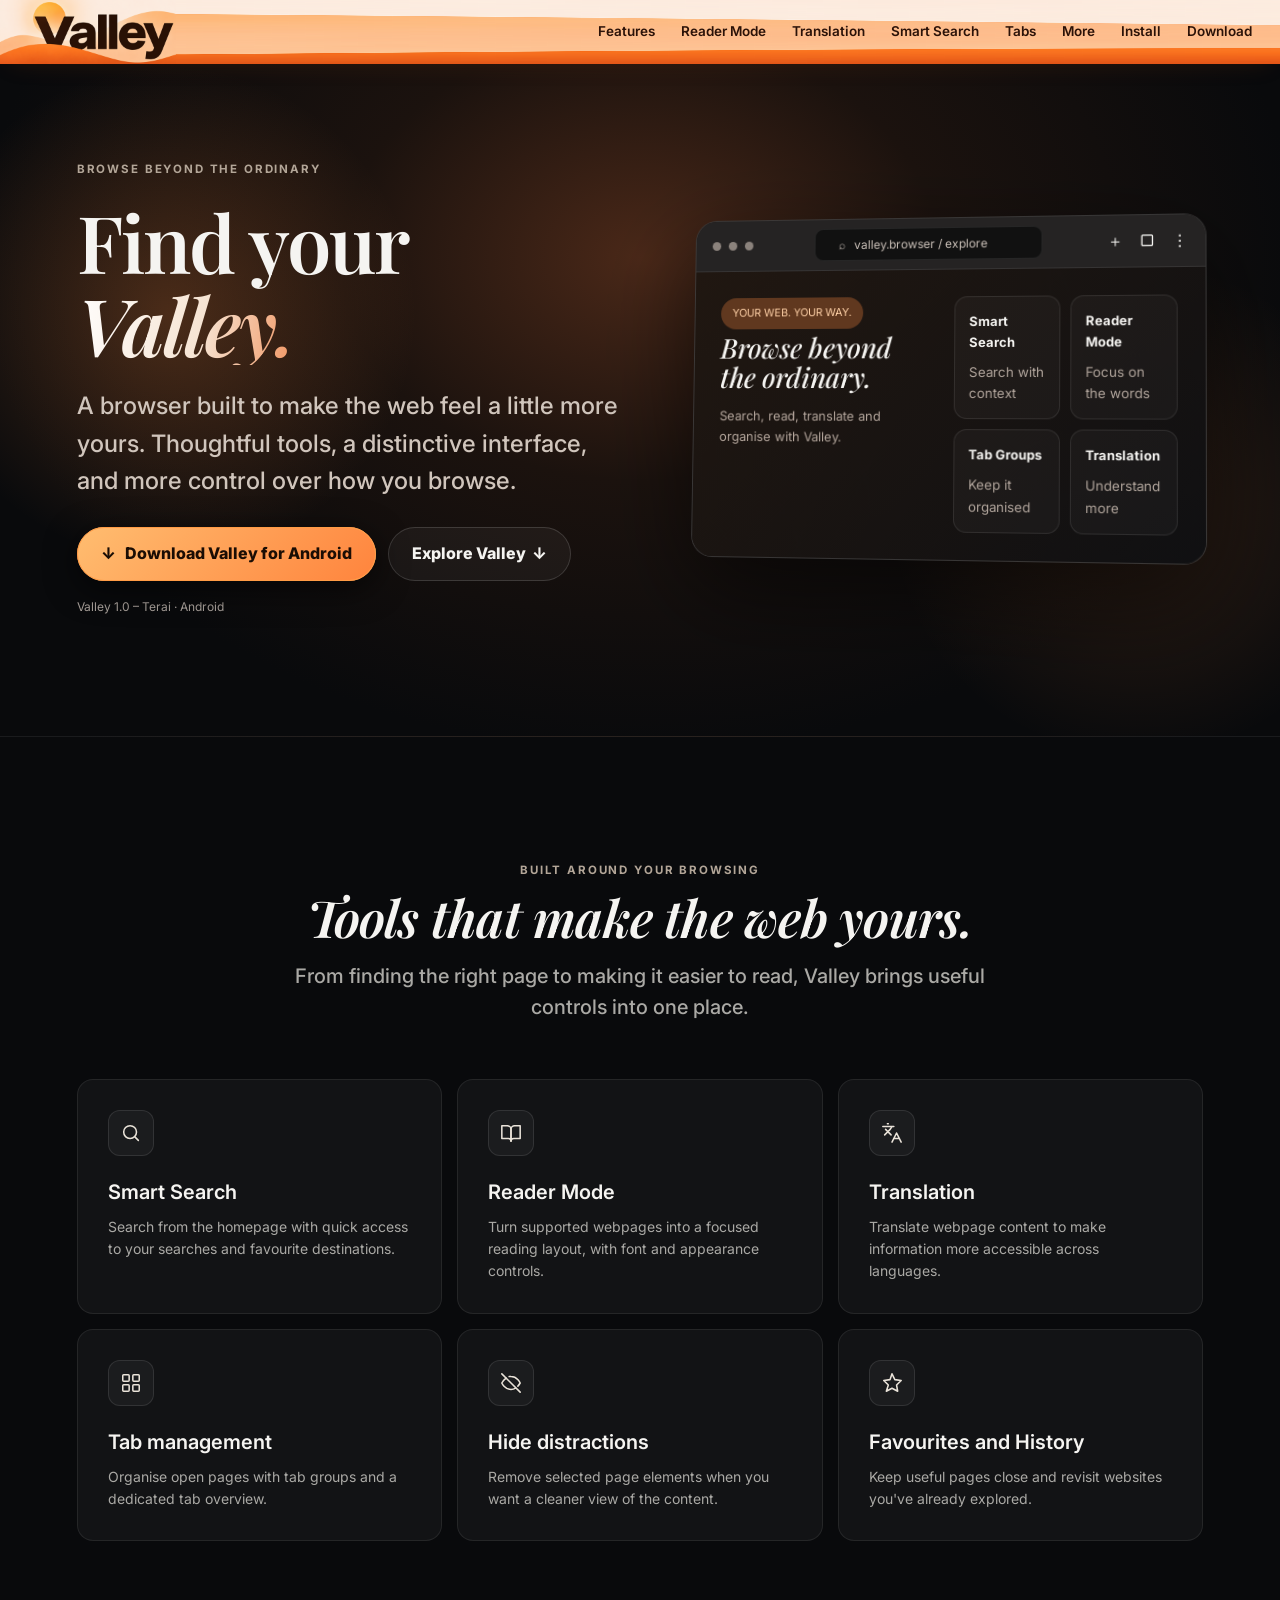
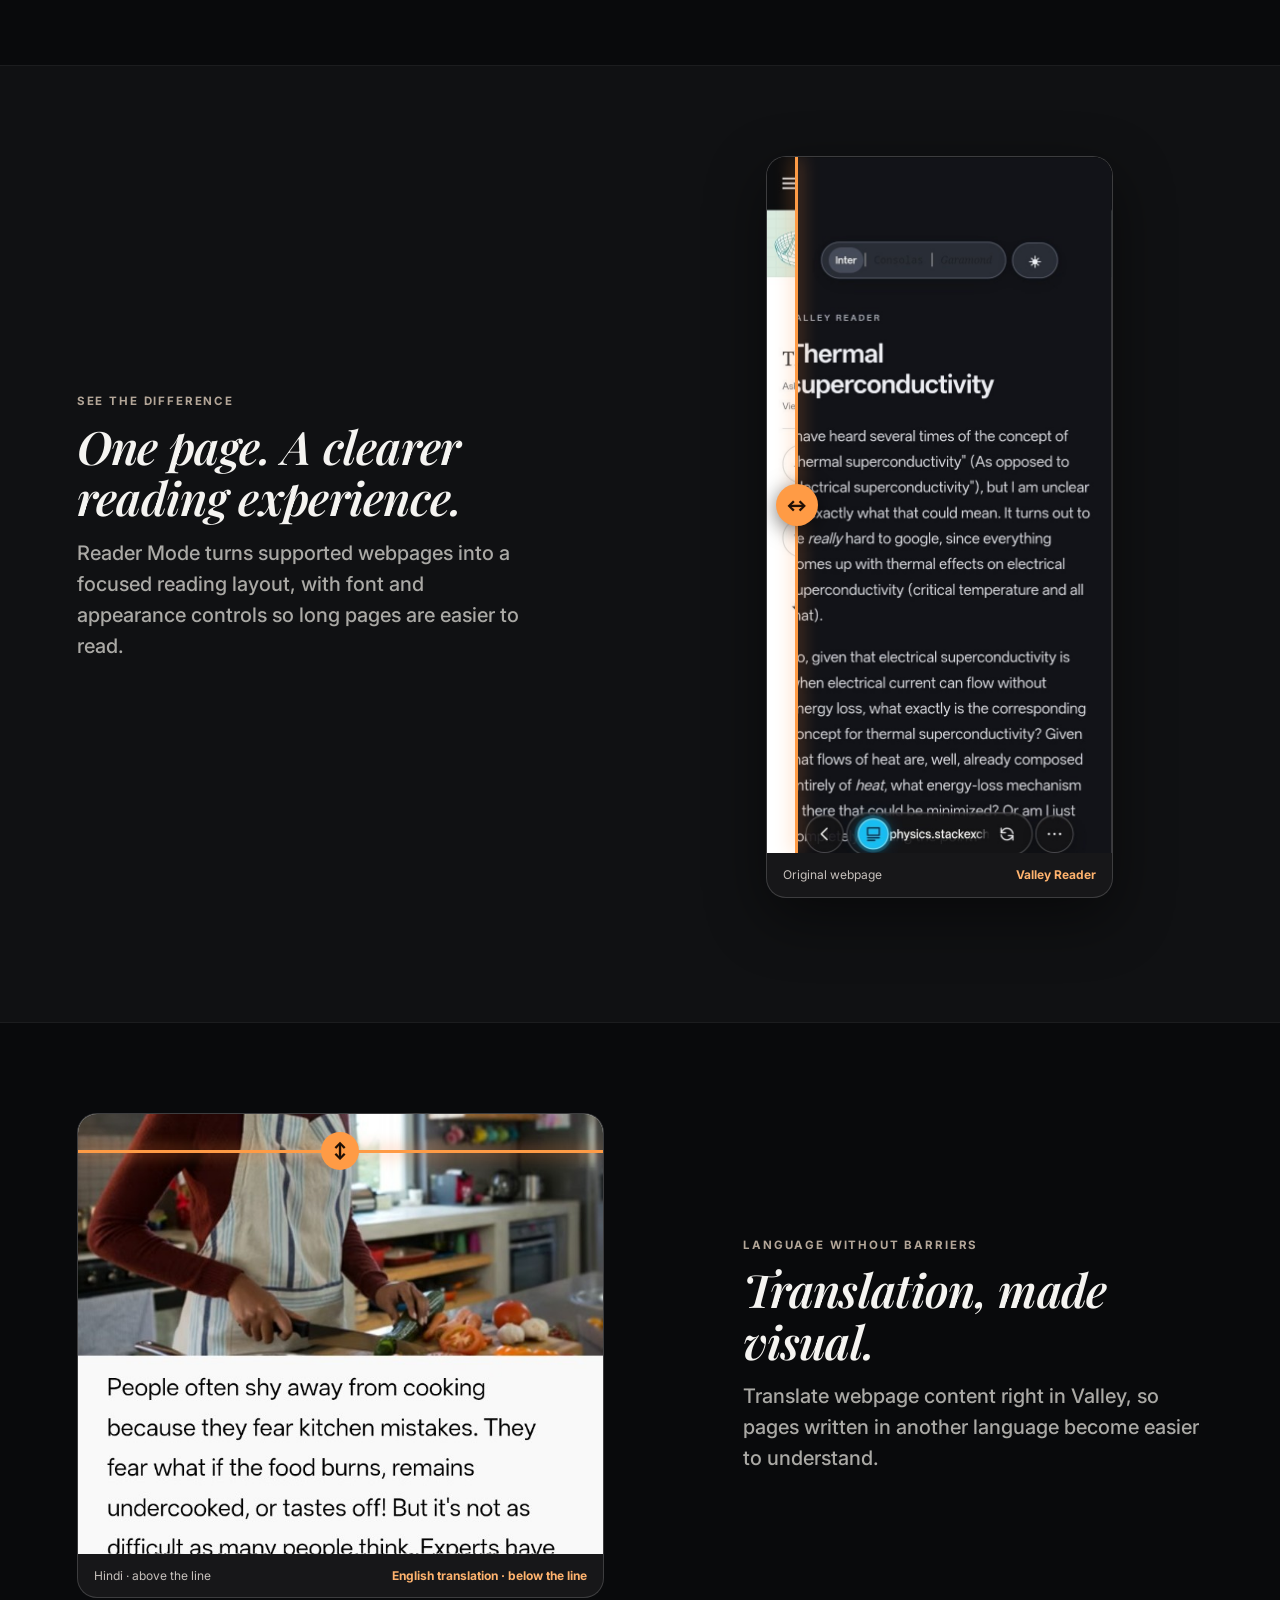
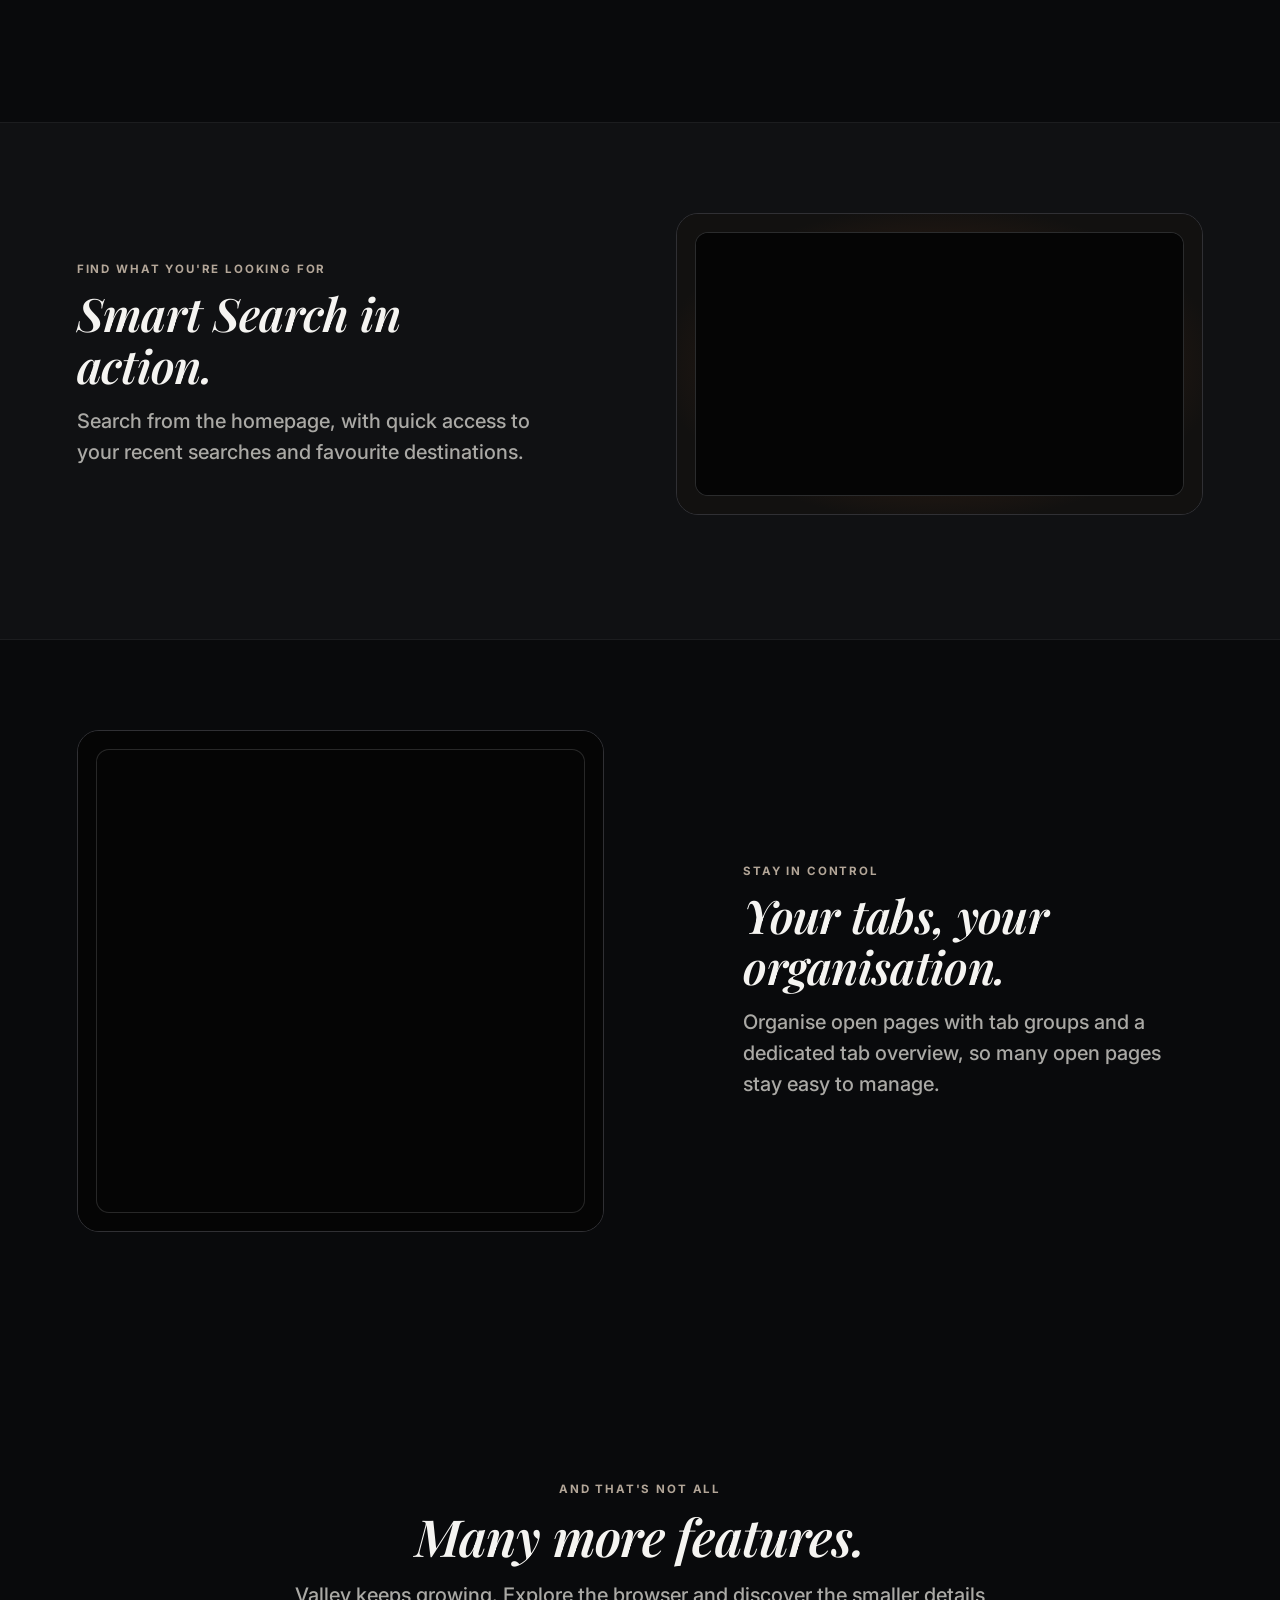
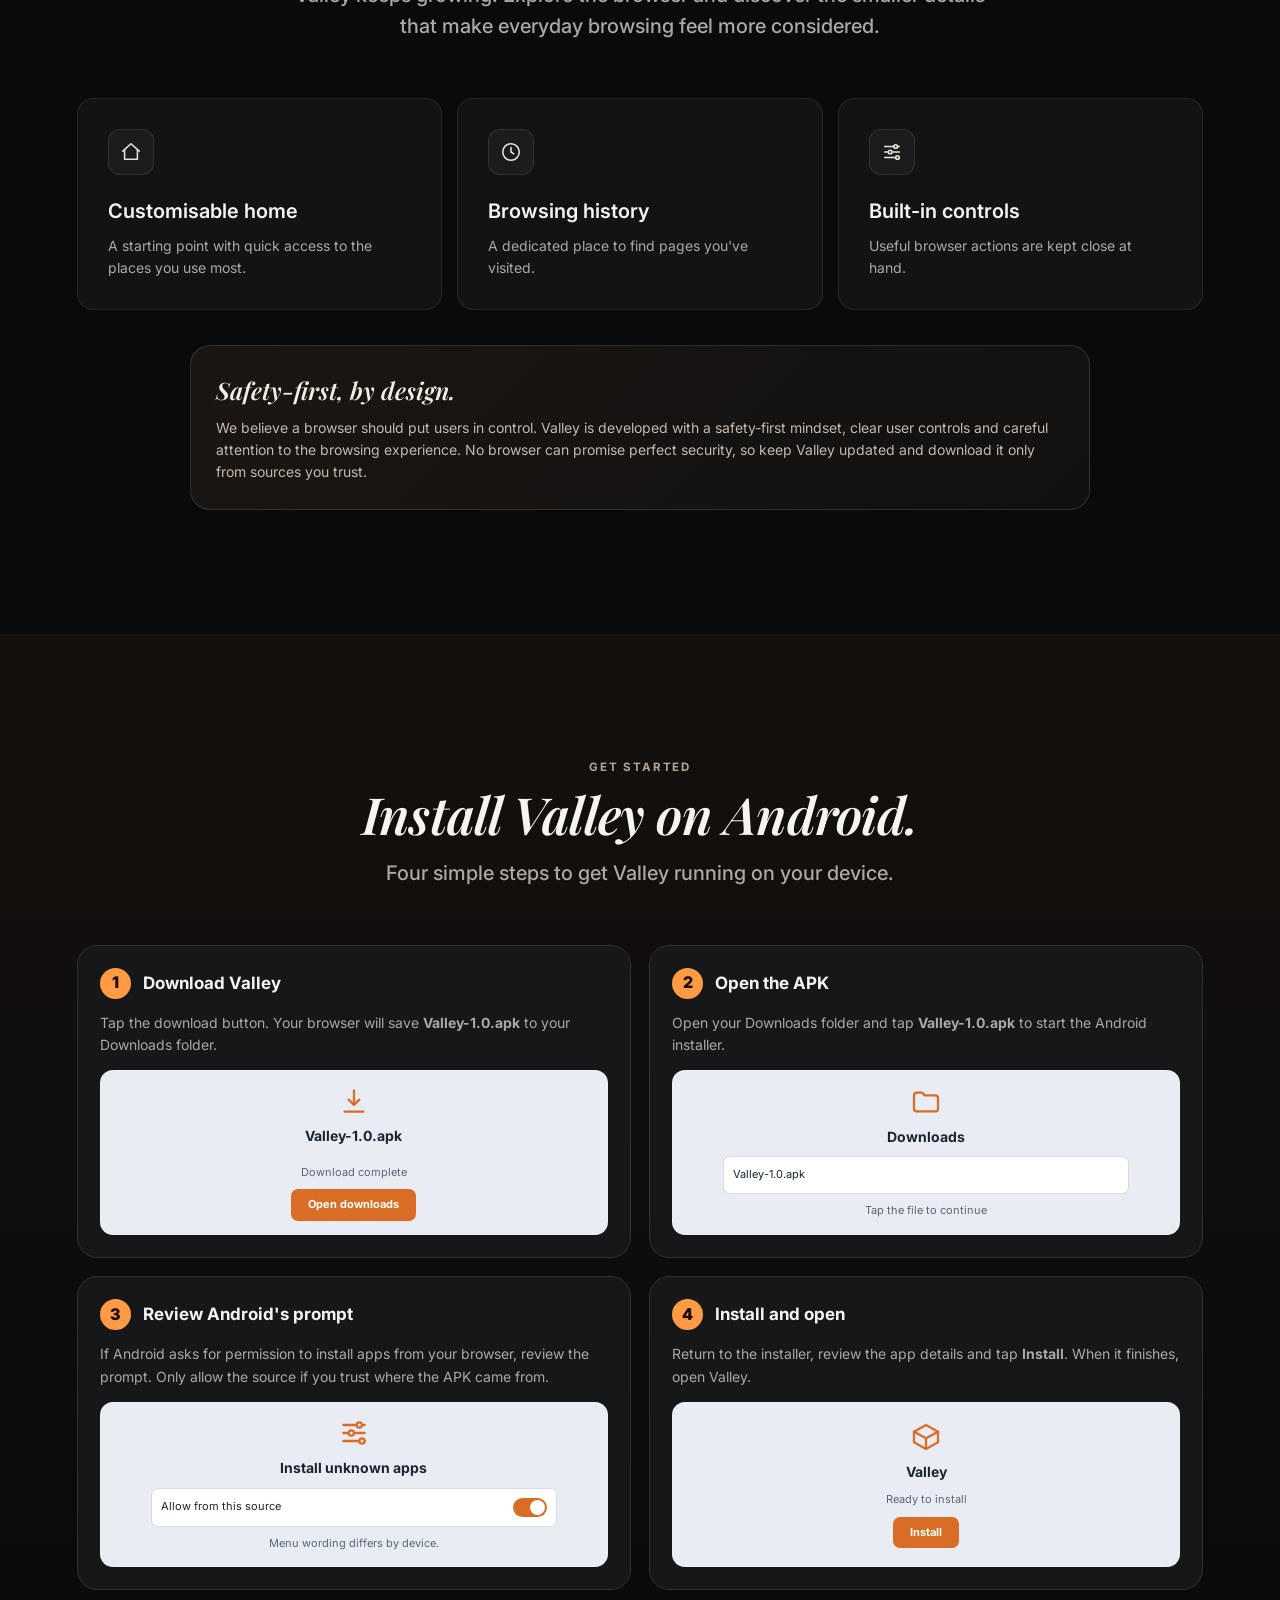
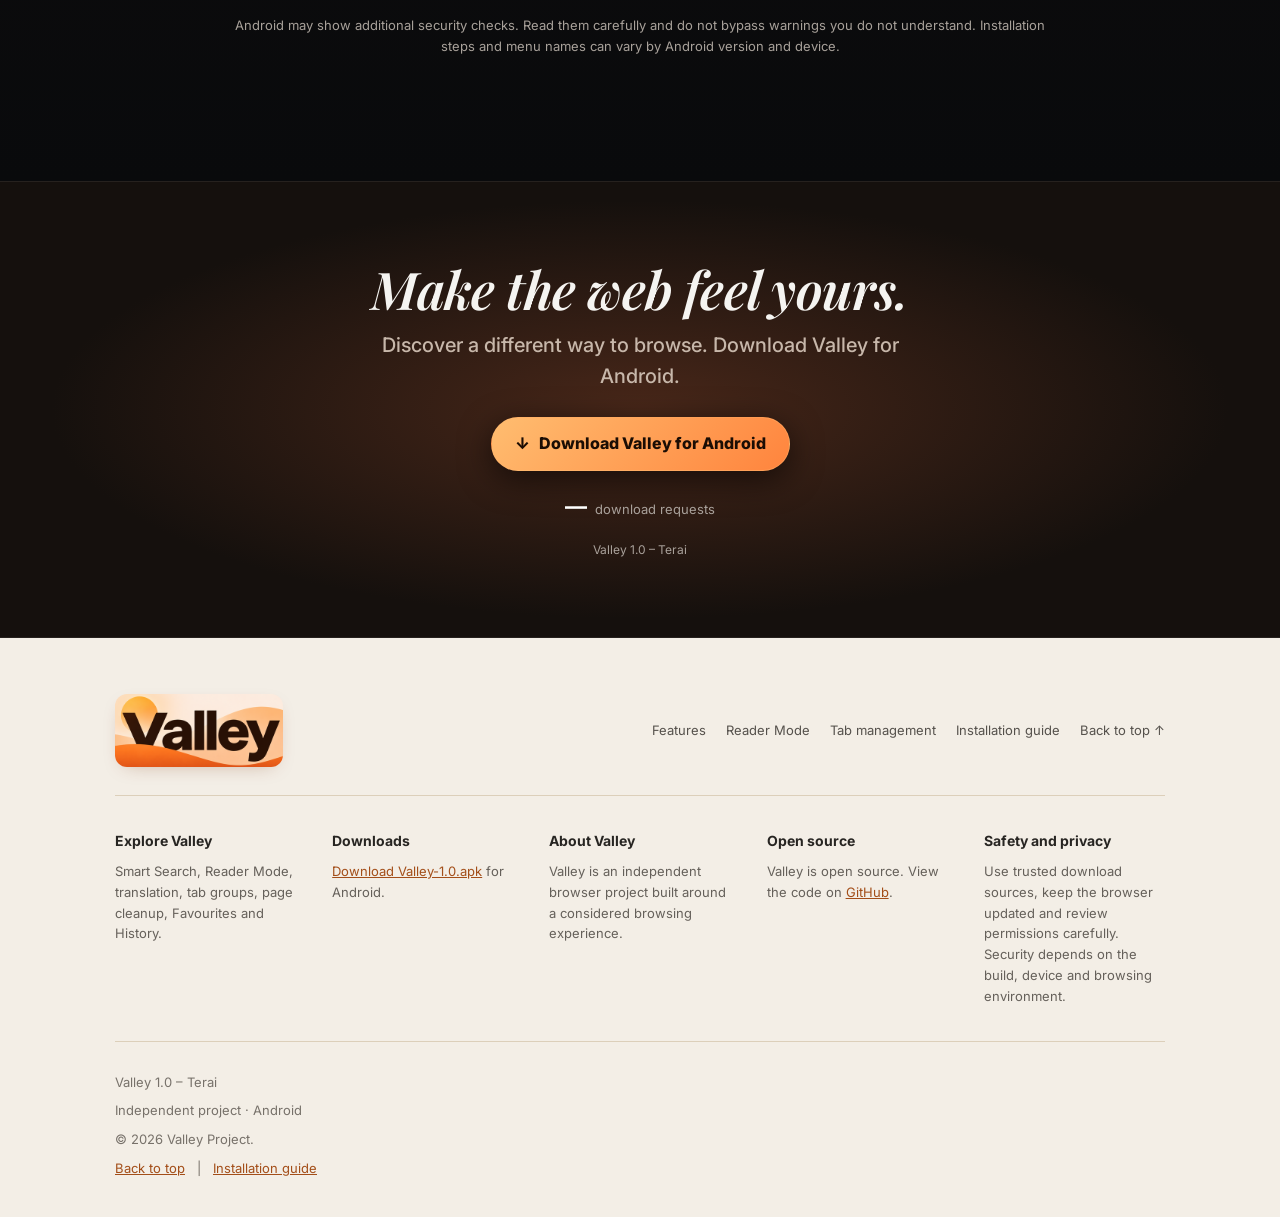
==== website/index.html @ 395c7f27 "Add files via upload" ====
<!doctype html>
<html lang="en">
<head>
<meta charset="utf-8"><meta name="viewport" content="width=device-width,initial-scale=1">
<link rel="preconnect" href="https://fonts.googleapis.com"><link rel="preconnect" href="https://fonts.gstatic.com" crossorigin><link rel="stylesheet" href="https://fonts.googleapis.com/css2?family=Inter:ital,wght@0,400;0,500;0,600;0,700;0,800;1,400;1,500;1,600;1,700&family=Playfair+Display:ital,wght@0,500;0,600;0,700;1,500;1,600&display=swap">
<meta name="theme-color" content="#0b0b0d">
<meta name="description" content="Valley is a thoughtful Android browser with smart search, reader mode, translation, tab groups and more.">
<title>Valley Browser | Browse beyond</title>
<style>
:root{--bg:#090a0c;--panel:#141518;--panel2:#1b1c20;--text:#f5f4f1;--muted:#aaa9a5;--line:#303034;--orange:#ff9b45;--orange2:#ff7137}
*{box-sizing:border-box}html{scroll-behavior:smooth}body{margin:0;background:var(--bg);color:var(--text);font:16px/1.6 Inter,ui-sans-serif,system-ui,-apple-system,"Segoe UI",sans-serif}
a{color:inherit}.top-download{position:fixed;z-index:30;top:12px;left:50%;transform:translateX(-50%);width:min(94%,540px);display:flex;justify-content:center;pointer-events:none}.top-download a{pointer-events:auto}
.btn{display:inline-flex;align-items:center;justify-content:center;gap:10px;text-decoration:none;border:1px solid #ffb46b66;border-radius:999px;padding:13px 23px;background:linear-gradient(135deg,#ffbd70,#ff843d);color:#1b0d04;font-weight:800;box-shadow:0 8px 32px #0009;transition:.2s}
.btn:hover{transform:translateY(-2px);filter:brightness(1.07)}.btn.secondary{background:#ffffff0b;color:var(--text);border-color:#ffffff25;box-shadow:none}
header{min-height:760px;padding:120px 24px 80px;display:grid;place-items:center;overflow:hidden;position:relative;background:radial-gradient(ellipse at 50% 35%,#4a2818 0,#1b120e 33%,#090a0c 73%)}
.hero{max-width:1100px;text-align:center;position:relative;z-index:1}.eyebrow{color:var(--orange);letter-spacing:.2em;text-transform:uppercase;font-size:12px;font-weight:850}
h1{font-size:clamp(58px,10vw,116px);letter-spacing:-.06em;line-height:.96;margin:22px 0}h1 .g{background:linear-gradient(100deg,#fff,#ffc58d 60%,#ff8741);-webkit-background-clip:text;background-clip:text;color:transparent}
.lead{max-width:680px;margin:0 auto 28px;color:#d0c5bc;font-size:clamp(17px,2vw,21px)}
.hero-actions{display:flex;justify-content:center;gap:12px;flex-wrap:wrap}.status{font-size:12px;color:#a9a19b;margin-top:16px}
.browser{margin:62px auto 0;max-width:850px;border:1px solid #ffffff26;border-radius:22px;background:#151313dd;box-shadow:0 35px 100px #0009;overflow:hidden;text-align:left;transform:perspective(1000px) rotateX(calc(2deg + var(--p,0)*5deg)) translateY(calc(var(--p,0)*-28px))}
.browser-top{height:52px;background:#252323;display:flex;align-items:center;padding:0 17px;gap:8px;border-bottom:1px solid #ffffff14}.dot{width:9px;height:9px;border-radius:50%;background:#8b827c}.address{margin:auto;background:#111;border:1px solid #ffffff16;border-radius:9px;padding:6px 24px;color:#c8beb6;font-size:12px;min-width:48%}
.browser-body{height:220px;padding:27px;display:grid;grid-template-columns:1fr 1fr;gap:20px;background:linear-gradient(135deg,#201711,#101012)}
.mock-copy h3{font-size:27px;line-height:1.1;margin:4px 0 10px}.mock-copy p{color:#b4a69c;font-size:13px}.mock-pill{display:inline-block;border-radius:20px;background:#60381f;padding:7px 12px;font-size:11px;color:#ffd1a7}
.mock-cards{display:grid;grid-template-columns:1fr 1fr;gap:10px}.mock-card{border:1px solid #ffffff18;border-radius:13px;background:#ffffff08;padding:14px;display:flex;flex-direction:column;justify-content:space-between}.mock-card b{font-size:13px}.mock-card small{color:#b1a59c}
section{padding:94px 24px}.wrap{max-width:1100px;margin:auto}.section-head{text-align:center;max-width:730px;margin:0 auto 42px}.section-head h2{font-size:clamp(34px,5vw,54px);letter-spacing:-.055em;line-height:1.05;margin:10px 0 14px}.section-head p{color:var(--muted);margin:0}
.features{display:grid;grid-template-columns:repeat(3,1fr);gap:15px}.feature{min-height:205px;border:1px solid var(--line);border-radius:20px;background:linear-gradient(145deg,#1b1917,#101113);padding:24px}.glyph{width:42px;height:42px;border-radius:13px;display:grid;place-items:center;background:#ff9b451d;color:#ffb16e;font-size:21px;margin-bottom:20px}.feature h3{margin:0 0 8px;font-size:19px}.feature p{margin:0;color:var(--muted);font-size:14px}
.showcase{background:#101113;border-block:1px solid #ffffff0d}.show-grid{display:grid;grid-template-columns:1fr 1fr;gap:18px}.show{border:1px solid var(--line);border-radius:22px;overflow:hidden;background:#171719}.show-visual{height:220px;padding:20px;display:grid;place-items:center;background:radial-gradient(ellipse,#462817,#141210 70%)}.show-text{padding:20px}.show-text h3{margin:0 0 5px}.show-text p{margin:0;color:var(--muted);font-size:14px}
.media-frame{position:relative;width:100%;height:100%;overflow:hidden;border-radius:13px;background:#08090b;display:grid;place-items:center}.media-frame video{width:100%;height:100%;object-fit:cover;display:block}
.demo-section{padding-top:90px}.compare-wrap{position:relative;max-width:760px;margin:0 auto;border:1px solid #ffffff2a;border-radius:20px;overflow:hidden;background:#171719;box-shadow:0 20px 60px #0007}
.compare{position:relative;width:100%;aspect-ratio:694/1402;max-height:690px;overflow:hidden;background:#111}.compare img{position:absolute;inset:0;width:100%;height:100%;object-fit:cover;object-position:center top}.compare img.reader{clip-path:inset(0 0 0 8%);animation:readerReveal 7s ease-in-out infinite alternate}
.compare .wipe{position:absolute;top:0;bottom:0;left:50%;width:3px;background:var(--orange);box-shadow:0 0 18px #ff8d3c;animation:wipeMove 7s ease-in-out infinite alternate}
.compare .wipe:after{content:"↔";position:absolute;top:50%;left:50%;transform:translate(-50%,-50%);width:42px;height:42px;border-radius:50%;display:grid;place-items:center;background:var(--orange);color:#201006;font-weight:900;box-shadow:0 4px 20px #0008}
@keyframes wipeMove{0%{left:8%}100%{left:92%}}@keyframes readerReveal{0%{clip-path:inset(0 0 0 8%)}100%{clip-path:inset(0 0 0 92%)}}
.compare-labels{display:flex;justify-content:space-between;padding:12px 16px;color:#c7c1bc;font-size:12px}.compare-labels b{color:#ffb36e}
.translation{max-width:760px;margin:0 auto;border:1px solid #ffffff2a;border-radius:20px;overflow:hidden;background:#171719}.translation-stage{position:relative;height:440px;overflow:hidden;background:#f4f4f4}.translation-stage img{position:absolute;inset:0;width:100%;height:100%;object-fit:cover;object-position:center 20%}.translation-stage img.english{clip-path:inset(8% 0 0 0);animation:translationWipe 6s ease-in-out infinite alternate}
.translation-line{position:absolute;left:0;right:0;top:50%;height:3px;background:var(--orange);box-shadow:0 0 16px #ff873c;animation:translationBar 6s ease-in-out infinite alternate}
.translation-line:after{content:"↕";position:absolute;left:50%;top:50%;transform:translate(-50%,-50%);width:38px;height:38px;border-radius:50%;display:grid;place-items:center;background:var(--orange);color:#201006;font-weight:900}
@keyframes translationBar{0%{top:8%}100%{top:92%}}@keyframes translationWipe{0%{clip-path:inset(8% 0 0 0)}100%{clip-path:inset(92% 0 0 0)}}
.video-card{border:1px solid var(--line);border-radius:22px;overflow:hidden;background:#171719}.video-view{height:360px;padding:18px;background:radial-gradient(ellipse,#4b2a17,#121110 75%)}.video-view .media-frame{border:1px solid #ffffff24}.video-view video{object-fit:cover}
.video-view.smart{height:300px}.video-view.smart video{object-fit:contain;background:#050505}.video-view.tabs{height:500px}.video-view.tabs{background:#050505;display:grid;place-items:center}.video-view.tabs .media-frame{width:100%;height:100%;background:#050505}.video-view.tabs video{width:auto;height:100%;max-width:100%;object-fit:contain}
.video-card .show-text{padding:19px 21px}
.tutorial{background:linear-gradient(180deg,#14100d,#090a0c)}.steps{display:grid;grid-template-columns:repeat(2,1fr);gap:18px}.step{border:1px solid var(--line);border-radius:20px;background:#151719;padding:22px}.step-head{display:flex;align-items:center;gap:12px;margin-bottom:13px}.num{width:31px;height:31px;display:grid;place-items:center;border-radius:50%;background:var(--orange);color:#1a0c03;font-weight:850}.step h3{margin:0;font-size:17px}.step p{color:var(--muted);font-size:14px;margin:0 0 14px}.phone-shot{height:165px;border-radius:13px;border:1px solid #ffffff22;background:#e9edf3;color:#1a2432;padding:14px;display:flex;flex-direction:column;justify-content:center;align-items:center;gap:8px;text-align:center}.phone-icon{font-size:28px}.phone-shot strong{font-size:14px}.phone-shot small{font-size:11px;color:#596579}.fake-button{padding:7px 17px;border-radius:7px;background:#d96d25;color:white;font-size:11px;font-weight:700}.fake-row{width:85%;padding:9px;border-radius:7px;background:#fff;border:1px solid #d6dce5;font-size:11px;text-align:left}.note{max-width:820px;margin:25px auto 0;color:#a8a19a;font-size:13px;text-align:center}
.safety{margin:35px auto 0;max-width:900px;border:1px solid #ff9b4544;border-radius:20px;padding:25px;background:linear-gradient(135deg,#24180f,#141313)}.safety h3{margin:0 0 7px;color:#ffb36e}.safety p{margin:0;color:#c5b9ae;font-size:14px}
.download-panel{text-align:center;padding:78px 24px;background:radial-gradient(ellipse at center,#482719,#15100d 65%);border-block:1px solid #ffffff12}.download-panel h2{font-size:clamp(34px,5vw,52px);letter-spacing:-.05em;margin:0 0 12px}.download-panel p{color:#c7b7aa;margin:0 auto 25px;max-width:590px}.download-count{margin:18px auto 0;display:flex;justify-content:center;align-items:baseline;gap:8px;color:#c7b7aa;font-size:13px}.download-count strong{font-size:22px;color:#fff;font-variant-numeric:tabular-nums}.download-count .count-label{color:#a9a19b}
footer{background:#f2f1ef;color:#272522;padding:45px max(24px,calc((100% - 1050px)/2)) 30px}.foot-top{display:flex;justify-content:space-between;gap:30px;align-items:center;padding-bottom:28px;border-bottom:1px solid #c9c6c1}.brand{font-size:27px;font-weight:850;letter-spacing:-.06em}.foot-links{display:flex;gap:20px;flex-wrap:wrap;color:#55514c;font-size:13px}.foot-links a{text-decoration:none}.foot-groups{padding:18px 0;border-bottom:1px solid #c9c6c1}.foot-groups details{border-bottom:1px solid #c9c6c1;padding:13px 0}.foot-groups details:last-child{border:0}.foot-groups summary{cursor:pointer;list-style:none;display:flex;justify-content:space-between}.foot-groups summary:after{content:"⌄";font-size:20px}.foot-groups p{color:#65605a;font-size:13px;margin:9px 0 0}.foot-meta{padding-top:22px;color:#77716a;font-size:13px}.foot-meta p{margin:8px 0}.foot-meta a{color:#a34e19}
@media(max-width:760px){header{min-height:690px;padding-inline:17px}.browser-body{height:210px;padding:17px;grid-template-columns:1fr}.mock-cards{display:none}.features{grid-template-columns:1fr 1fr}.show-grid{grid-template-columns:1fr}.steps{grid-template-columns:1fr}.foot-top{align-items:flex-start;flex-direction:column}.foot-links{gap:13px}.translation-stage{height:380px}.video-view.smart{height:240px}.video-view.tabs{height:430px}}
@media(max-width:430px){.features{grid-template-columns:1fr}.feature{min-height:0}.browser{margin-top:45px}.address{min-width:65%}.hero-actions .btn{width:100%}.compare{aspect-ratio:694/1402;max-height:560px}.translation-stage{height:320px}}
@media(prefers-reduced-motion:reduce){*,*:before,*:after{animation-duration:.01ms!important;animation-iteration-count:1!important;scroll-behavior:auto!important}}

.ln{display:inline-block;overflow:hidden;vertical-align:top;padding:0 .12em .3em;margin:0 -.12em -.3em}.ln i{display:inline-block;font-style:normal;animation:up 1.2s cubic-bezier(.16,1,.3,1) backwards}.ln+.ln i{animation-delay:.14s}
@keyframes up{from{transform:translateY(108%)}}@keyframes fade{from{opacity:0;transform:translateY(38px)}}
.hero>.eyebrow,.hero>.lead,.hero>.hero-actions,.hero>.status{animation:fade 1s cubic-bezier(.16,1,.3,1) backwards}.hero>.eyebrow{animation-delay:.05s}.hero>.lead{animation-delay:.5s}.hero>.hero-actions{animation-delay:.65s}.hero>.status{animation-delay:.8s}
.rise{animation:rise 1.4s cubic-bezier(.16,1,.3,1) .9s backwards}@keyframes rise{from{opacity:0;transform:translateY(110px) scale(.93)}}.bob{animation:bob 8s ease-in-out 2.5s infinite alternate}@keyframes bob{to{transform:translateY(-10px)}}
.browser-top{position:relative}.browser-top:after{content:"";position:absolute;left:0;right:0;bottom:-1px;height:2px;background:var(--orange);transform-origin:left;animation:load 1.9s cubic-bezier(.65,0,.35,1) 1.7s both}@keyframes load{0%{transform:scaleX(0)}70%{transform:scaleX(1);opacity:1}100%{transform:scaleX(1);opacity:0}}
header:before,header:after{content:"";position:absolute;width:540px;height:540px;border-radius:50%;background:radial-gradient(circle,#ff8a3d3d,#0000 65%);animation:drift 14s ease-in-out infinite alternate;translate:0 calc(var(--p,0)*70px);pointer-events:none}header:before{left:-8%;top:6%}header:after{right:-10%;bottom:-6%;animation-duration:19s;animation-delay:-7s}@keyframes drift{to{transform:translate(90px,-60px) scale(1.18)}}
.mock-card{transition:.6s cubic-bezier(.2,.7,.2,1)}.mock-card.on{border-color:#ff9b4599;background:#ff9b4518;transform:translateY(-4px)}
.js .rv{opacity:0;transform:translateY(40px);transition:opacity 1.1s cubic-bezier(.16,1,.3,1),transform 1.1s cubic-bezier(.16,1,.3,1);transition-delay:calc(var(--i,0)*90ms)}.js .rv.in{opacity:1;transform:none}
.feature{position:relative;overflow:hidden}.feature>*{position:relative}.feature:before{content:"";position:absolute;inset:0;background:radial-gradient(280px circle at var(--mx,50%) var(--my,0),#ff9b4527,#0000);opacity:0;transition:opacity .4s}.feature:hover:before{opacity:1}
.btn:not(.secondary){background:linear-gradient(105deg,#0000 35%,#fff8 50%,#0000 65%) -160% 0/260% 100% no-repeat,linear-gradient(135deg,#ffbd70,#ff843d);transition:.25s,background-position .9s cubic-bezier(.2,.7,.2,1)}.btn:not(.secondary):hover{background-position:160% 0,0 0}.btn:active{transform:scale(.96)}
.hero-actions .btn:not(.secondary){position:relative}.hero-actions .btn:not(.secondary):after{content:"";position:absolute;inset:-1px;border-radius:inherit;border:1.5px solid var(--orange);animation:ring 4s ease-out 3.2s infinite;pointer-events:none}@keyframes ring{0%{opacity:.5;transform:scale(1)}60%,100%{opacity:0;transform:scale(1.05,1.3)}}
.js .nav .btn:not(.on){opacity:0;transform:translateY(-6px);pointer-events:none}
.compare img.reader,.translation-stage img.english,.wipe,.translation-line{animation:none!important}.compare{touch-action:pan-y}.wipe,.translation-line{touch-action:none;cursor:ew-resize;outline:0}.translation-line{cursor:ns-resize}.wipe:before,.translation-line:before{content:"";position:absolute;inset:0 -26px}.translation-line:before{inset:-26px 0}
.wipe:after,.translation-line:after{transition:transform .3s cubic-bezier(.3,1.5,.5,1)}.drag .wipe:after,.drag .translation-line:after{transform:translate(-50%,-50%) scale(1.2)}.wipe:focus-visible:after,.translation-line:focus-visible:after{outline:2px solid #fff;outline-offset:3px}
.bar{width:70%;height:5px;border-radius:5px;background:#cfd6e2;overflow:hidden}.bar i{display:block;height:100%;background:#d96d25;transform:scaleX(0);transform-origin:left}.tg{float:right;width:34px;height:19px;border-radius:19px;background:#c4cbd6;position:relative;transition:background .3s}.tg:after{content:"";position:absolute;top:2px;left:2px;width:15px;height:15px;border-radius:50%;background:#fff;transition:transform .4s cubic-bezier(.3,1.5,.5,1)}
.step.in .bar i{animation:fill 1.6s cubic-bezier(.65,0,.35,1) .5s forwards}@keyframes fill{to{transform:none}}.step.in .tg,.step.in .tg:after{transition-delay:1s}.step.in .tg{background:#d96d25}.step.in .tg:after{transform:translateX(15px)}
.step.in .fake-row{animation:hl 1.2s ease .8s}@keyframes hl{40%{background:#ffe6d2;border-color:#d96d25}}.step.in .fake-button{animation:press 1s ease .9s}@keyframes press{40%{transform:scale(.9);filter:brightness(.9)}}.step.in .phone-icon{animation:pop .9s cubic-bezier(.3,1.6,.5,1) .3s backwards}@keyframes pop{from{transform:scale(.3);opacity:0}}
@media(prefers-reduced-motion:reduce){.js .rv{opacity:1!important;transform:none!important;transition:none}}

h1 .g{padding:0 .1em;margin:0 -.1em}.address{white-space:nowrap;overflow:hidden;text-overflow:ellipsis}
@media(max-width:760px){.browser-top>span{display:none}.address{min-width:0!important;flex:1;margin:0 0 0 6px;padding:6px 12px}.browser-body{height:auto;min-height:210px}.browser{transform:perspective(1200px) rotateX(calc(1deg + var(--p,0)*3deg)) translateY(calc(var(--p,0)*-20px))}}
@media(min-width:600px){.compare-wrap{max-width:min(440px,calc((100vh - 200px)*.495));min-width:300px}.compare{max-height:none}}
@media(min-width:960px){.split{display:grid;grid-template-columns:minmax(0,1fr) minmax(0,1fr);gap:72px;align-items:center}.split>.section-head{text-align:left;margin:0;max-width:460px}.split.flip>.section-head{order:2;justify-self:end}.split>.translation,.split>.video-card{max-width:none;margin:0;width:100%}.split>.compare-wrap{justify-self:center;width:100%}.split>.section-head h2{font-size:clamp(34px,3.6vw,50px)}}
@media(min-width:1024px){header{padding:130px 48px 90px}.hero{max-width:1240px;display:grid;grid-template-columns:minmax(0,1.05fr) minmax(0,1fr);column-gap:64px;align-content:center;align-items:center;text-align:left}.hero>*{grid-column:1}.hero>.rise{grid-column:2;grid-row:1/span 5}h1{font-size:clamp(64px,7vw,108px)}.lead{margin:0 0 28px}.hero-actions{justify-content:flex-start}.browser{margin:0;max-width:none;transform:perspective(1500px) rotateY(-8deg) rotateX(calc(3deg + var(--p,0)*4deg)) translateY(calc(var(--p,0)*-28px))}.browser-body{height:290px}}
@media(min-width:1500px){.wrap{max-width:1240px}}
.foot-groups a{color:#a34e19}
html{-webkit-font-smoothing:antialiased;text-rendering:optimizeLegibility}section[id]{scroll-margin-top:64px}
.top-download{top:0;left:0;transform:none;width:100%;display:block;pointer-events:auto;background:#090a0cb8;-webkit-backdrop-filter:saturate(1.6) blur(18px);backdrop-filter:saturate(1.6) blur(18px);border-bottom:1px solid #ffffff14}
.nav{max-width:1240px;margin:auto;height:64px;padding:0 28px;display:flex;align-items:center;gap:32px}.nav .bn{font-size:23px;font-weight:800;letter-spacing:-.05em;text-decoration:none}.nav .bn span{color:var(--orange2)}.nav nav{display:flex;gap:30px;margin-left:10px;font-size:14px;font-weight:500;color:var(--muted)}.nav nav a{text-decoration:none;transition:color .2s}.nav nav a:hover{color:#fff}.nav .btn{margin-left:auto;padding:9px 20px;font-size:14px;box-shadow:none}
@media(max-width:760px){.nav{height:56px;padding:0 16px}.nav nav{display:none}}
.eyebrow{letter-spacing:.12em;font-weight:700}.section-head h2,.download-panel h2{font-weight:700;letter-spacing:-.045em}
@media(min-width:960px){section{padding:124px 24px}.section-head{margin-bottom:56px}.section-head h2{font-size:clamp(40px,4.4vw,60px)}}
.feature{border-radius:16px;padding:30px;background:#121315;transition:border-color .3s,background .3s}.feature:hover{border-color:#ffffff30;background:#16171a}.feature h3{font-size:18px;font-weight:650}
.glyph{width:46px;height:46px;border-radius:12px;background:#ffffff0a;border:1px solid #ffffff14;color:#ffa860}.phone-icon{color:#d96d25;display:grid;place-items:center}
@media(min-width:900px){.foot-groups{display:grid;grid-template-columns:repeat(5,1fr);gap:36px;padding:34px 0}.foot-groups details{border:0;padding:0}.foot-groups summary{font-weight:700;font-size:14px;color:#272522;pointer-events:none;cursor:default}.foot-groups summary:after{display:none}.foot-groups p{line-height:1.6}footer{padding-top:56px}}
.nav{max-width:none;width:min(1240px,calc(100% - 56px));padding:0}@media(max-width:760px){.nav{width:calc(100% - 32px)}}
@media(min-width:1024px){.nav{width:min(1240px,calc(100% - 96px))}header{min-height:0;padding:160px 48px 120px}}
@media(min-width:1280px){.wrap{max-width:1240px}}
:root{--gold:#d8b774;--gold2:#f0d9a3;--serif:"Inter",system-ui,-apple-system,"Segoe UI",Roboto,sans-serif;--tagline:"Playfair Display",Georgia,"Iowan Old Style",serif}
h1,.section-head h2,.download-panel h2,.feature h3,.safety h3,.nav .bn,.brand,.mock-copy h3{font-family:var(--serif);font-feature-settings:"lnum"}
h1{font-weight:600;letter-spacing:-.025em;line-height:1.04;font-size:clamp(50px,9vw,96px)}
h1 .g{font-style:normal;background:linear-gradient(100deg,#fff,var(--gold2) 50%,#f08a52);-webkit-background-clip:text;background-clip:text;padding:0 .2em 0 .1em;margin:0 -.2em 0 -.1em}
.section-head h2,.download-panel h2{font-weight:600;letter-spacing:-.015em;line-height:1.12}
.nav .bn,.brand{font-style:normal;font-weight:600;letter-spacing:-.01em}.mock-copy h3{font-style:normal;font-weight:500;font-size:28px;letter-spacing:0}
.feature h3,.safety h3{font-weight:600;font-size:20px;letter-spacing:0}.safety h3{color:var(--gold2);font-size:24px}
.eyebrow{color:var(--gold);letter-spacing:.2em;font-size:11.5px}
.section-head .eyebrow{display:flex;align-items:center;justify-content:center;gap:16px}.section-head .eyebrow:before,.section-head .eyebrow:after{content:"";width:38px;height:1px;background:linear-gradient(90deg,#0000,var(--gold))}.section-head .eyebrow:after{transform:scaleX(-1)}
header{border-bottom:1px solid #d8b7742e}header:after{background:radial-gradient(circle,#d8b77430,#0000 65%)}.nav,.top-download{border-bottom-color:#d8b77424}.browser{border-color:#d8b77433}.showcase{border-block-color:#d8b77420}
.feature{border-color:#d8b77422}.feature:hover{border-color:#d8b77470}.feature:before{background:radial-gradient(280px circle at var(--mx,50%) var(--my,0),#d8b77422,#0000)}.feature:after{content:"";position:absolute;top:18px;right:18px;width:7px;height:7px;border:1px solid #d8b77466;transform:rotate(45deg)}
.glyph{color:var(--gold);border-color:#d8b77433;background:#d8b7740d}.safety{border-color:#d8b77444;background:linear-gradient(135deg,#1d1710,#121110)}
.download-panel h2:before{content:"";display:block;width:9px;height:9px;margin:0 auto 24px;background:var(--gold);transform:rotate(45deg)}
footer{background:#f3eee6;color:#191410}footer .foot-top,footer .foot-groups,footer .foot-groups details{border-color:#dccfba}
@media(min-width:960px){.section-head h2{font-size:clamp(38px,4vw,54px)}.split>.section-head .eyebrow{justify-content:flex-start}.split>.section-head .eyebrow:before{display:none}}
@media(min-width:1024px){h1{font-size:clamp(58px,6.2vw,92px)}}

:root{--gold:#b3a698;--gold2:#f3ece2}
.eyebrow{color:#b3a698;letter-spacing:.16em}.section-head .eyebrow{display:block}.section-head .eyebrow:before,.section-head .eyebrow:after,.feature:after,.download-panel h2:before{display:none}
h1 .g{background:linear-gradient(100deg,#fff,#f6e4d3 55%,#f08a52);-webkit-background-clip:text;background-clip:text}
header{border-bottom-color:#ffffff12}header:after{background:radial-gradient(circle,#ff8a3d26,#0000 65%)}.nav,.top-download{border-bottom-color:#ffffff14}.browser{border-color:#ffffff26}.showcase{border-block-color:#ffffff0d}
.feature{border-color:#ffffff14}.feature:hover{border-color:#ffffff30}.feature:before{background:radial-gradient(280px circle at var(--mx,50%) var(--my,0),#ffffff10,#0000)}
.glyph{color:#e9e2d8;border-color:#ffffff1a;background:#ffffff0a}.safety{border-color:#ffffff1f;background:linear-gradient(135deg,#1a1613,#121110)}

.lead,.section-head p,.download-panel p{font-family:var(--serif);font-style:normal;font-weight:500;line-height:1.55;letter-spacing:0}
.mock-copy h3{font-family:var(--tagline);font-style:italic}
h1,h1 i,h1 .g,.section-head h2,.download-panel h2,.safety h3{font-family:var(--tagline);font-style:italic;font-weight:600}
.lead{font-size:clamp(19px,2.1vw,24px)}.section-head p,.download-panel p{font-size:clamp(17px,1.6vw,20px)}

/* ===== Sunlit hillscape bar + contents menu ===== */
:root{--logo:url([data-uri]);--bar-l:url([data-uri]);--bar-r:url([data-uri]);--h:64px;--pad:28px;--ink:#2b1208}
html{scroll-padding-top:72px}
.top-download{--bw:calc(var(--h)*2.3137);--L:max(var(--pad),calc((100% - 1240px)/2));position:fixed;top:0;left:0;transform:none;width:100%;display:block;pointer-events:auto;border:0;background-color:#fbebe0;background-image:var(--bar-l),var(--bar-r);background-repeat:no-repeat;background-size:var(--L) 100%,calc(100% - var(--L) - var(--bw)) 100%;background-position:left top,right top;box-shadow:0 1px 0 #2b120814,0 8px 24px -12px #7a2f0a55;-webkit-backdrop-filter:none;backdrop-filter:none}
.nav{max-width:none;width:min(1240px,calc(100% - 2*var(--pad)));height:var(--h);margin:auto;padding:0;gap:0;display:flex;align-items:center;border:0}
.nav .bn{display:block;flex:none;height:100%;width:var(--bw);background:var(--logo) center/100% 100% no-repeat;font-size:0;text-decoration:none}
.nav .menu{display:flex;gap:26px;margin:0 0 0 auto;font-size:13.5px;font-weight:600;color:var(--ink)}
.nav .menu a{position:relative;padding:6px 0;text-decoration:none;color:inherit;transition:color .25s}
.nav .menu a:after{content:"";position:absolute;left:0;right:0;bottom:1px;height:2px;border-radius:2px;background:#e8590c;transform:scaleX(0);transform-origin:left;transition:transform .35s cubic-bezier(.16,1,.3,1)}
.nav .menu a:hover{color:#b8420f}.nav .menu a:hover:after,.nav .menu a.cur:after{transform:scaleX(1)}
.nav .menu a.cur{color:#b8420f}
.menu-btn{display:none;margin-left:auto;align-items:center;gap:8px;height:36px;padding:0 14px;border-radius:999px;border:1px solid #2b120833;background:#fff8f0cc;color:var(--ink);font:600 13px/1 Inter,system-ui,sans-serif;cursor:pointer}
.menu-btn:hover{background:#fff}
.nav .btn{display:none}
.brand{width:168px;aspect-ratio:1180/510;border-radius:12px;background:var(--logo) center/100% 100% no-repeat;font-size:0;box-shadow:0 6px 20px -10px #7a2f0a66}
@media(max-width:899px){
 :root{--pad:16px}
 .menu-btn{display:inline-flex}
 .nav .menu{display:none;position:absolute;top:100%;left:0;right:0;margin:0;padding:8px 16px 14px;flex-direction:column;gap:0;font-size:16px;background:#fff7ef;border-bottom:1px solid #2b120818;box-shadow:0 18px 30px -18px #7a2f0a66}
 .top-download.open .menu{display:flex;animation:fade .45s cubic-bezier(.16,1,.3,1)}
 .nav .menu a{padding:14px 4px;border-bottom:1px solid #2b120812}.nav .menu a:last-child{border-bottom:0}
 .nav .menu a:after{display:none}
}
@media(max-width:760px){:root{--h:56px}}
/* side breathing room so left-aligned text never hugs the screen edge */
section{padding-inline:clamp(24px,6vw,80px)}
header{padding-inline:clamp(24px,6vw,80px)}
footer{padding-inline:max(clamp(24px,6vw,80px),calc((100% - 1050px)/2))}
</style><script>document.documentElement.classList.add("js")</script>
</head>
<body>
<div class="top-download"><div class="nav"><a class="bn" href="#top" aria-label="Valley – back to top"></a><nav class="menu" id="site-menu" aria-label="Page contents"><a href="#features">Features</a><a href="#reader">Reader Mode</a><a href="#translation">Translation</a><a href="#smart-search">Smart Search</a><a href="#tabs">Tabs</a><a href="#more">More</a><a href="#install">Install</a><a href="#download">Download</a></nav><button class="menu-btn" type="button" aria-expanded="false" aria-controls="site-menu"><svg viewBox="0 0 24 24" width="18" height="18" fill="none" stroke="currentColor" stroke-width="2" stroke-linecap="round"><path d="M4 7h16M4 12h16M4 17h16"/></svg><span>Contents</span></button></div></div>
<header id="top"><div class="hero">
 <div class="eyebrow">Browse beyond the ordinary</div><h1><span class="ln"><i>Find your</i></span> <span class="ln"><i class="g">Valley.</i></span></h1>
 <p class="lead">A browser built to make the web feel a little more yours. Thoughtful tools, a distinctive interface, and more control over how you browse.</p>
 <div class="hero-actions"><a class="btn" href="Valley-1.0.apk" download data-valley-download>↓ &nbsp; Download Valley for Android</a><a class="btn secondary" href="#features">Explore Valley&nbsp; ↓</a></div>
 <div class="status">Valley 1.0 – Terai · Android</div>
 <div class="rise"><div class="bob"><div class="browser"><div class="browser-top"><i class="dot"></i><i class="dot"></i><i class="dot"></i><div class="address">⌕ &nbsp; valley.browser / explore</div><span>＋　▢　⋮</span></div>
 <div class="browser-body"><div class="mock-copy"><span class="mock-pill">YOUR WEB. YOUR WAY.</span><h3>Browse beyond<br>the ordinary.</h3><p>Search, read, translate and organise with Valley.</p></div><div class="mock-cards"><div class="mock-card"><b>Smart Search</b><small>Search with context</small></div><div class="mock-card"><b>Reader Mode</b><small>Focus on the words</small></div><div class="mock-card"><b>Tab Groups</b><small>Keep it organised</small></div><div class="mock-card"><b>Translation</b><small>Understand more</small></div></div></div></div></div></div>
 </div></header>
<section id="features"><div class="wrap"><div class="section-head"><div class="eyebrow">Built around your browsing</div><h2>Tools that make the web yours.</h2><p>From finding the right page to making it easier to read, Valley brings useful controls into one place.</p></div>
<div class="features">
 <article class="feature"><div class="glyph"><svg viewBox="0 0 24 24" fill="none" stroke="currentColor" stroke-width="1.7" stroke-linecap="round" stroke-linejoin="round" width="22" height="22"><circle cx="11" cy="11" r="7"/><path d="m20 20-3.5-3.5"/></svg></div><h3>Smart Search</h3><p>Search from the homepage with quick access to your searches and favourite destinations.</p></article>
 <article class="feature"><div class="glyph"><svg viewBox="0 0 24 24" fill="none" stroke="currentColor" stroke-width="1.7" stroke-linecap="round" stroke-linejoin="round" width="22" height="22"><path d="M2 4h6a4 4 0 0 1 4 4v13a3 3 0 0 0-3-3H2z"/><path d="M22 4h-6a4 4 0 0 0-4 4v13a3 3 0 0 1 3-3h7z"/></svg></div><h3>Reader Mode</h3><p>Turn supported webpages into a focused reading layout, with font and appearance controls.</p></article>
 <article class="feature"><div class="glyph"><svg viewBox="0 0 24 24" fill="none" stroke="currentColor" stroke-width="1.7" stroke-linecap="round" stroke-linejoin="round" width="22" height="22"><path d="m5 8 6 6M4 14l6-6 2-3M2 5h12M7 2h1"/><path d="m22 22-5-10-5 10M14 18h6"/></svg></div><h3>Translation</h3><p>Translate webpage content to make information more accessible across languages.</p></article>
 <article class="feature"><div class="glyph"><svg viewBox="0 0 24 24" fill="none" stroke="currentColor" stroke-width="1.7" stroke-linecap="round" stroke-linejoin="round" width="22" height="22"><rect x="3" y="3" width="7" height="7" rx="1"/><rect x="14" y="3" width="7" height="7" rx="1"/><rect x="14" y="14" width="7" height="7" rx="1"/><rect x="3" y="14" width="7" height="7" rx="1"/></svg></div><h3>Tab management</h3><p>Organise open pages with tab groups and a dedicated tab overview.</p></article>
 <article class="feature"><div class="glyph"><svg viewBox="0 0 24 24" fill="none" stroke="currentColor" stroke-width="1.7" stroke-linecap="round" stroke-linejoin="round" width="22" height="22"><path d="M10 5A10 10 0 0 1 12 5c7 0 10 7 10 7a17 17 0 0 1-2.5 3.4M6.6 6.6A17 17 0 0 0 2 12s3 7 10 7a9.7 9.7 0 0 0 5-1.4"/><path d="m2 2 20 20"/></svg></div><h3>Hide distractions</h3><p>Remove selected page elements when you want a cleaner view of the content.</p></article>
 <article class="feature"><div class="glyph"><svg viewBox="0 0 24 24" fill="none" stroke="currentColor" stroke-width="1.7" stroke-linecap="round" stroke-linejoin="round" width="22" height="22"><path d="m12 2 3.1 6.3 6.9 1-5 4.9 1.2 6.8-6.2-3.3-6.2 3.3L8 14.2l-5-4.9 6.9-1z"/></svg></div><h3>Favourites and History</h3><p>Keep useful pages close and revisit websites you've already explored.</p></article>
</div></div></section>
<section class="showcase demo-section" id="reader"><div class="wrap split"><div class="section-head"><div class="eyebrow">See the difference</div><h2>One page. A clearer reading experience.</h2><p>Reader Mode turns supported webpages into a focused reading layout, with font and appearance controls so long pages are easier to read.</p></div>
<div class="compare-wrap"><div class="compare"><img src="assets/smart-reader-original.jpg" alt="Original webpage before Reader Mode"><img class="reader" src="assets/smart-reader-valley.jpg" alt="The same webpage in Valley Reader"><div class="wipe" role="slider" tabindex="0" aria-label="Compare original page and Valley Reader" aria-valuemin="0" aria-valuemax="100"></div></div><div class="compare-labels"><span>Original webpage</span><b>Valley Reader</b></div></div></div></section>
<section class="demo-section" id="translation"><div class="wrap split flip"><div class="section-head"><div class="eyebrow">Language without barriers</div><h2>Translation, made visual.</h2><p>Translate webpage content right in Valley, so pages written in another language become easier to understand.</p></div>
<div class="translation"><div class="translation-stage"><img src="assets/translation-hindi.jpg" alt="Webpage displayed in Hindi"><img class="english" src="assets/translation-english.jpg" alt="The same webpage translated into English"><div class="translation-line" role="slider" tabindex="0" aria-label="Compare Hindi and English" aria-valuemin="0" aria-valuemax="100"></div></div><div class="compare-labels"><span>Hindi · above the line</span><b>English translation · below the line</b></div></div></div></section>
<section class="showcase demo-section" id="smart-search"><div class="wrap split"><div class="section-head"><div class="eyebrow">Find what you're looking for</div><h2>Smart Search in action.</h2><p>Search from the homepage, with quick access to your recent searches and favourite destinations.</p></div>
<div class="video-card"><div class="video-view smart"><div class="media-frame"><video src="assets/smart-search.mp4" autoplay muted loop playsinline preload="metadata" aria-label="Valley Smart Search demonstration"></video></div></div></div></div></section>
<section class="demo-section" id="tabs"><div class="wrap split flip"><div class="section-head"><div class="eyebrow">Stay in control</div><h2>Your tabs, your organisation.</h2><p>Organise open pages with tab groups and a dedicated tab overview, so many open pages stay easy to manage.</p></div>
<div class="video-card"><div class="video-view tabs"><div class="media-frame"><video src="assets/tab-management.mp4" autoplay muted loop playsinline preload="metadata" aria-label="Valley tab management demonstration"></video></div></div></div></div></section>
<section id="more"><div class="wrap"><div class="section-head"><div class="eyebrow">And that's not all</div><h2>Many more features.</h2><p>Valley keeps growing. Explore the browser and discover the smaller details that make everyday browsing feel more considered.</p></div>
<div class="features"><article class="feature"><div class="glyph"><svg viewBox="0 0 24 24" fill="none" stroke="currentColor" stroke-width="1.7" stroke-linecap="round" stroke-linejoin="round" width="22" height="22"><path d="m3 11 9-8 9 8"/><path d="M5 10v10h14V10"/></svg></div><h3>Customisable home</h3><p>A starting point with quick access to the places you use most.</p></article><article class="feature"><div class="glyph"><svg viewBox="0 0 24 24" fill="none" stroke="currentColor" stroke-width="1.7" stroke-linecap="round" stroke-linejoin="round" width="22" height="22"><circle cx="12" cy="12" r="9"/><path d="M12 7v5l3 2"/></svg></div><h3>Browsing history</h3><p>A dedicated place to find pages you've visited.</p></article><article class="feature"><div class="glyph"><svg viewBox="0 0 24 24" fill="none" stroke="currentColor" stroke-width="1.7" stroke-linecap="round" stroke-linejoin="round" width="22" height="22"><path d="M4 6h10M18 6h2M4 12h4M12 12h8M4 18h12M20 18h0"/><circle cx="16" cy="6" r="2"/><circle cx="10" cy="12" r="2"/><circle cx="18" cy="18" r="2"/></svg></div><h3>Built-in controls</h3><p>Useful browser actions are kept close at hand.</p></article></div>
<div class="safety"><h3>Safety-first, by design.</h3><p>We believe a browser should put users in control. Valley is developed with a safety-first mindset, clear user controls and careful attention to the browsing experience. No browser can promise perfect security, so keep Valley updated and download it only from sources you trust.</p></div>
</div></section>
<section class="tutorial" id="install"><div class="wrap"><div class="section-head"><div class="eyebrow">Get started</div><h2>Install Valley on Android.</h2><p>Four simple steps to get Valley running on your device.</p></div>
<div class="steps">
 <article class="step"><div class="step-head"><span class="num">1</span><h3>Download Valley</h3></div><p>Tap the download button. Your browser will save <b>Valley-1.0.apk</b> to your Downloads folder.</p><div class="phone-shot"><div class="phone-icon"><svg viewBox="0 0 24 24" fill="none" stroke="currentColor" stroke-width="1.7" stroke-linecap="round" stroke-linejoin="round" width="32" height="32"><path d="M12 4v11m0 0-4-4m4 4 4-4M5 20h14"/></svg></div><strong>Valley-1.0.apk</strong><span class="bar"><i></i></span><small>Download complete</small><span class="fake-button">Open downloads</span></div></article>
 <article class="step"><div class="step-head"><span class="num">2</span><h3>Open the APK</h3></div><p>Open your Downloads folder and tap <b>Valley-1.0.apk</b> to start the Android installer.</p><div class="phone-shot"><div class="phone-icon"><svg viewBox="0 0 24 24" fill="none" stroke="currentColor" stroke-width="1.7" stroke-linecap="round" stroke-linejoin="round" width="32" height="32"><path d="M3 7a2 2 0 0 1 2-2h4l2 2h8a2 2 0 0 1 2 2v8a2 2 0 0 1-2 2H5a2 2 0 0 1-2-2z"/></svg></div><strong>Downloads</strong><div class="fake-row">Valley-1.0.apk</div><small>Tap the file to continue</small></div></article>
 <article class="step"><div class="step-head"><span class="num">3</span><h3>Review Android's prompt</h3></div><p>If Android asks for permission to install apps from your browser, review the prompt. Only allow the source if you trust where the APK came from.</p><div class="phone-shot"><div class="phone-icon"><svg viewBox="0 0 24 24" fill="none" stroke="currentColor" stroke-width="1.7" stroke-linecap="round" stroke-linejoin="round" width="32" height="32"><path d="M4 6h10M18 6h2M4 12h4M12 12h8M4 18h12M20 18h0"/><circle cx="16" cy="6" r="2"/><circle cx="10" cy="12" r="2"/><circle cx="18" cy="18" r="2"/></svg></div><strong>Install unknown apps</strong><div class="fake-row">Allow from this source <i class="tg"></i></div><small>Menu wording differs by device.</small></div></article>
 <article class="step"><div class="step-head"><span class="num">4</span><h3>Install and open</h3></div><p>Return to the installer, review the app details and tap <b>Install</b>. When it finishes, open Valley.</p><div class="phone-shot"><div class="phone-icon"><svg viewBox="0 0 24 24" fill="none" stroke="currentColor" stroke-width="1.7" stroke-linecap="round" stroke-linejoin="round" width="32" height="32"><path d="m21 8-9-5-9 5v8l9 5 9-5z"/><path d="m3 8 9 5 9-5M12 13v8"/></svg></div><strong>Valley</strong><small>Ready to install</small><span class="fake-button">Install</span></div></article>
</div><p class="note">Android may show additional security checks. Read them carefully and do not bypass warnings you do not understand. Installation steps and menu names can vary by Android version and device.</p>
</div></section>
<section class="download-panel" id="download"><h2>Make the web feel yours.</h2><p>Discover a different way to browse. Download Valley for Android.</p><a class="btn" href="Valley-1.0.apk" download data-valley-download>↓ &nbsp; Download Valley for Android</a><div class="download-count" aria-live="polite"><strong id="valley-download-count">—</strong><span class="count-label">download requests</span></div><div class="status">Valley 1.0 – Terai</div></section>
<footer><div class="foot-top"><div class="brand" role="img" aria-label="Valley"></div><nav class="foot-links"><a href="#features">Features</a><a href="#reader">Reader Mode</a><a href="#tabs">Tab management</a><a href="#install">Installation guide</a><a href="#top">Back to top ↑</a></nav></div>
<div class="foot-groups">
 <details><summary>Explore Valley</summary><p>Smart Search, Reader Mode, translation, tab groups, page cleanup, Favourites and History.</p></details>
 <details><summary>Downloads</summary><p><a href="Valley-1.0.apk" download data-valley-download>Download Valley-1.0.apk</a> for Android.</p></details>
 <details><summary>About Valley</summary><p>Valley is an independent browser project built around a considered browsing experience.</p></details>
 <details><summary>Open source</summary><p>Valley is open source. View the code on <a href="https://github.com/getvalley/TheIndusValley" target="_blank" rel="noopener">GitHub</a>.</p></details>
 <details><summary>Safety and privacy</summary><p>Use trusted download sources, keep the browser updated and review permissions carefully. Security depends on the build, device and browsing environment.</p></details>
</div><div class="foot-meta"><p>Valley 1.0 – Terai</p><p>Independent project · Android</p><p>© 2026 Valley Project.</p><p><a href="#top">Back to top</a> &nbsp; | &nbsp; <a href="#install">Installation guide</a></p></div></footer>

<script>
(() => {
  // Set this to the URL of the deployed Valley download-counter Worker.
  // Example: https://valley-download-counter.YOUR-SUBDOMAIN.workers.dev
  const COUNTER_API = "https://valley-download-counter.vidya-gwsweb.workers.dev";
  const countNode = document.getElementById("valley-download-count");
  const links = document.querySelectorAll("[data-valley-download]");

  const configured = !COUNTER_API.includes("YOUR-WORKER-NAME") &&
                     !COUNTER_API.includes("YOUR-SUBDOMAIN");

  let shown = 0;
  function countUp(n) {
    const s = shown, rm = matchMedia("(prefers-reduced-motion:reduce)").matches; shown = n;
    const go = () => { const t0 = performance.now(), d = rm ? 0 : s ? 500 : 1500;
      const f = t => { const k = d ? Math.min(1, (t - t0) / d) : 1; countNode.textContent = Math.round(s + (n - s) * (1 - Math.pow(1 - k, 4))).toLocaleString(); if (k < 1) requestAnimationFrame(f); };
      requestAnimationFrame(f); };
    s ? go() : new IntersectionObserver((e, o) => { if (e[0].isIntersecting) { o.disconnect(); go(); } }).observe(countNode);
  }
  async function refreshCount() {
    if (!configured) {
      if (countNode) countNode.textContent = "—";
      return;
    }
    try {
      const response = await fetch(COUNTER_API + "/count", { cache: "no-store" });
      if (!response.ok) throw new Error("Counter unavailable");
      const data = await response.json();
      if (countNode && Number.isFinite(data.count)) {
        countUp(data.count);
      }
    } catch (_) {
      if (countNode) countNode.textContent = "—";
    }
  }

  links.forEach(link => {
    link.addEventListener("click", async event => {
      if (!configured) return; // APK download still works before the counter is configured.
      event.preventDefault();
      const href = link.href;
      link.setAttribute("aria-busy", "true");
      try {
        await fetch(COUNTER_API + "/count", {
          method: "POST",
          headers: { "Content-Type": "application/json" },
          body: "{}",
          keepalive: true
        });
      } catch (_) {
        // Do not block the APK download if the counter service is temporarily unavailable.
      }
      const download = document.createElement("a");
      download.href = href;
      download.download = "Valley-1.0.apk";
      document.body.appendChild(download);
      download.click();
      download.remove();
      link.removeAttribute("aria-busy");
      refreshCount();
    });
  });

  refreshCount();
})();
</script>

<script>
(()=>{
const rm=matchMedia("(prefers-reduced-motion:reduce)").matches,$=s=>[...document.querySelectorAll(s)];
// scroll reveals, staggered within rows
const T=$(".section-head>*,.safety,.compare-wrap,.translation,.video-card,.download-panel>*:not(.btn)");
$(".section-head").forEach(h=>[...h.children].forEach((c,i)=>c.style.setProperty("--i",i)));
$(".features").forEach(g=>[...g.children].forEach((c,i)=>{c.style.setProperty("--i",i%3);T.push(c)}));
$(".steps").forEach(g=>[...g.children].forEach((c,i)=>{c.style.setProperty("--i",i%2);T.push(c)}));
const io=new IntersectionObserver(es=>es.forEach(e=>{if(e.isIntersecting){e.target.classList.add("in");io.unobserve(e.target)}}),{threshold:.15,rootMargin:"0px 0px -6% 0px"});
T.forEach(t=>{t.classList.add("rv");rm||!("IntersectionObserver"in window)?t.classList.add("in"):io.observe(t)});
// contents menu: toggle on small screens, highlight the section in view
const bar=$(".top-download")[0],btn=$(".menu-btn")[0],ml=$(".menu a");
const shut=()=>{bar.classList.remove("open");btn.setAttribute("aria-expanded","false")};
btn.addEventListener("click",e=>{e.stopPropagation();const o=bar.classList.toggle("open");btn.setAttribute("aria-expanded",o)});
ml.forEach(l=>l.addEventListener("click",shut));
document.addEventListener("click",e=>{if(!bar.contains(e.target))shut()});
addEventListener("keydown",e=>{if(e.key==="Escape")shut()});
addEventListener("resize",()=>{if(innerWidth>=900)shut()});
const secs=ml.map(l=>document.querySelector(l.getAttribute("href")));let sp=0;
const spy=()=>{sp=0;let c=-1;secs.forEach((x,i)=>{if(x&&x.getBoundingClientRect().top<=innerHeight*.35)c=i});ml.forEach((l,i)=>l.classList.toggle("cur",i===c))};
addEventListener("scroll",()=>{sp||requestAnimationFrame(spy);sp=1},{passive:true});spy();
if(!rm){
 const hd=$("header")[0];let k=0;addEventListener("scroll",()=>{k||requestAnimationFrame(()=>{k=0;hd.style.setProperty("--p",Math.min(1,scrollY/560))});k=1},{passive:true});
 const cs=$(".mock-card");let n=0;setTimeout(()=>setInterval(()=>{cs.forEach((c,i)=>c.classList.toggle("on",i==n));n=(n+1)%cs.length},1900),2600);
}
$(".feature").forEach(f=>f.addEventListener("pointermove",e=>{const r=f.getBoundingClientRect();f.style.setProperty("--mx",e.clientX-r.left+"px");f.style.setProperty("--my",e.clientY-r.top+"px")}));
// videos play only while visible
const vio=new IntersectionObserver(es=>es.forEach(e=>e.isIntersecting?e.target.play().catch(()=>{}):e.target.pause()),{threshold:.35});
$("video").forEach(v=>{v.pause();rm?(v.controls=true):vio.observe(v)});
// before/after sliders: auto-sweep, then drag or use arrow keys
function cmp(root,line,apply,vert,anywhere){
 let p=.5,auto=!rm,vis=0,t=0,last=0,drag=0;
 const set=v=>{p=Math.min(.95,Math.max(.05,v));apply(p);line.setAttribute("aria-valuenow",Math.round(p*100))};
 const tick=ts=>{if(!auto||!vis){last=0;return}if(!last)last=ts;t+=(ts-last)/5000;last=ts;set(.08+.84*(.5-.5*Math.cos(t*Math.PI)));requestAnimationFrame(tick)};
 new IntersectionObserver(e=>{vis=e[0].isIntersecting;if(vis&&auto)requestAnimationFrame(tick)},{threshold:.3}).observe(root);
 const pos=e=>{const r=root.getBoundingClientRect();return vert?(e.clientY-r.top)/r.height:(e.clientX-r.left)/r.width},el=anywhere?root:line;
 el.addEventListener("pointerdown",e=>{auto=0;drag=1;root.classList.add("drag");el.setPointerCapture(e.pointerId);set(pos(e))});
 el.addEventListener("pointermove",e=>drag&&set(pos(e)));
 ["pointerup","pointercancel"].forEach(n=>el.addEventListener(n,()=>{drag=0;root.classList.remove("drag")}));
 line.addEventListener("keydown",e=>{const d={ArrowLeft:-1,ArrowUp:-1,ArrowRight:1,ArrowDown:1}[e.key];if(d){e.preventDefault();auto=0;set(p+d*.05)}});
 set(rm?.5:.08);
}
$(".ln").forEach(l=>setTimeout(()=>l.style.overflow="visible",1800));
const mq=matchMedia("(min-width:900px)"),fo=()=>$(".foot-groups details").forEach(d=>{if(mq.matches)d.open=true});mq.addEventListener("change",fo);fo();
const rd=$(".compare img.reader")[0],wp=$(".wipe")[0],en=$(".translation-stage img.english")[0],tl=$(".translation-line")[0];
cmp($(".compare")[0],wp,p=>{rd.style.clipPath=`inset(0 0 0 ${p*100}%)`;wp.style.left=p*100+"%"},0,1);
cmp($(".translation-stage")[0],tl,p=>{en.style.clipPath=`inset(${p*100}% 0 0 0)`;tl.style.top=p*100+"%"},1,0);
})();
</script>
</body></html>
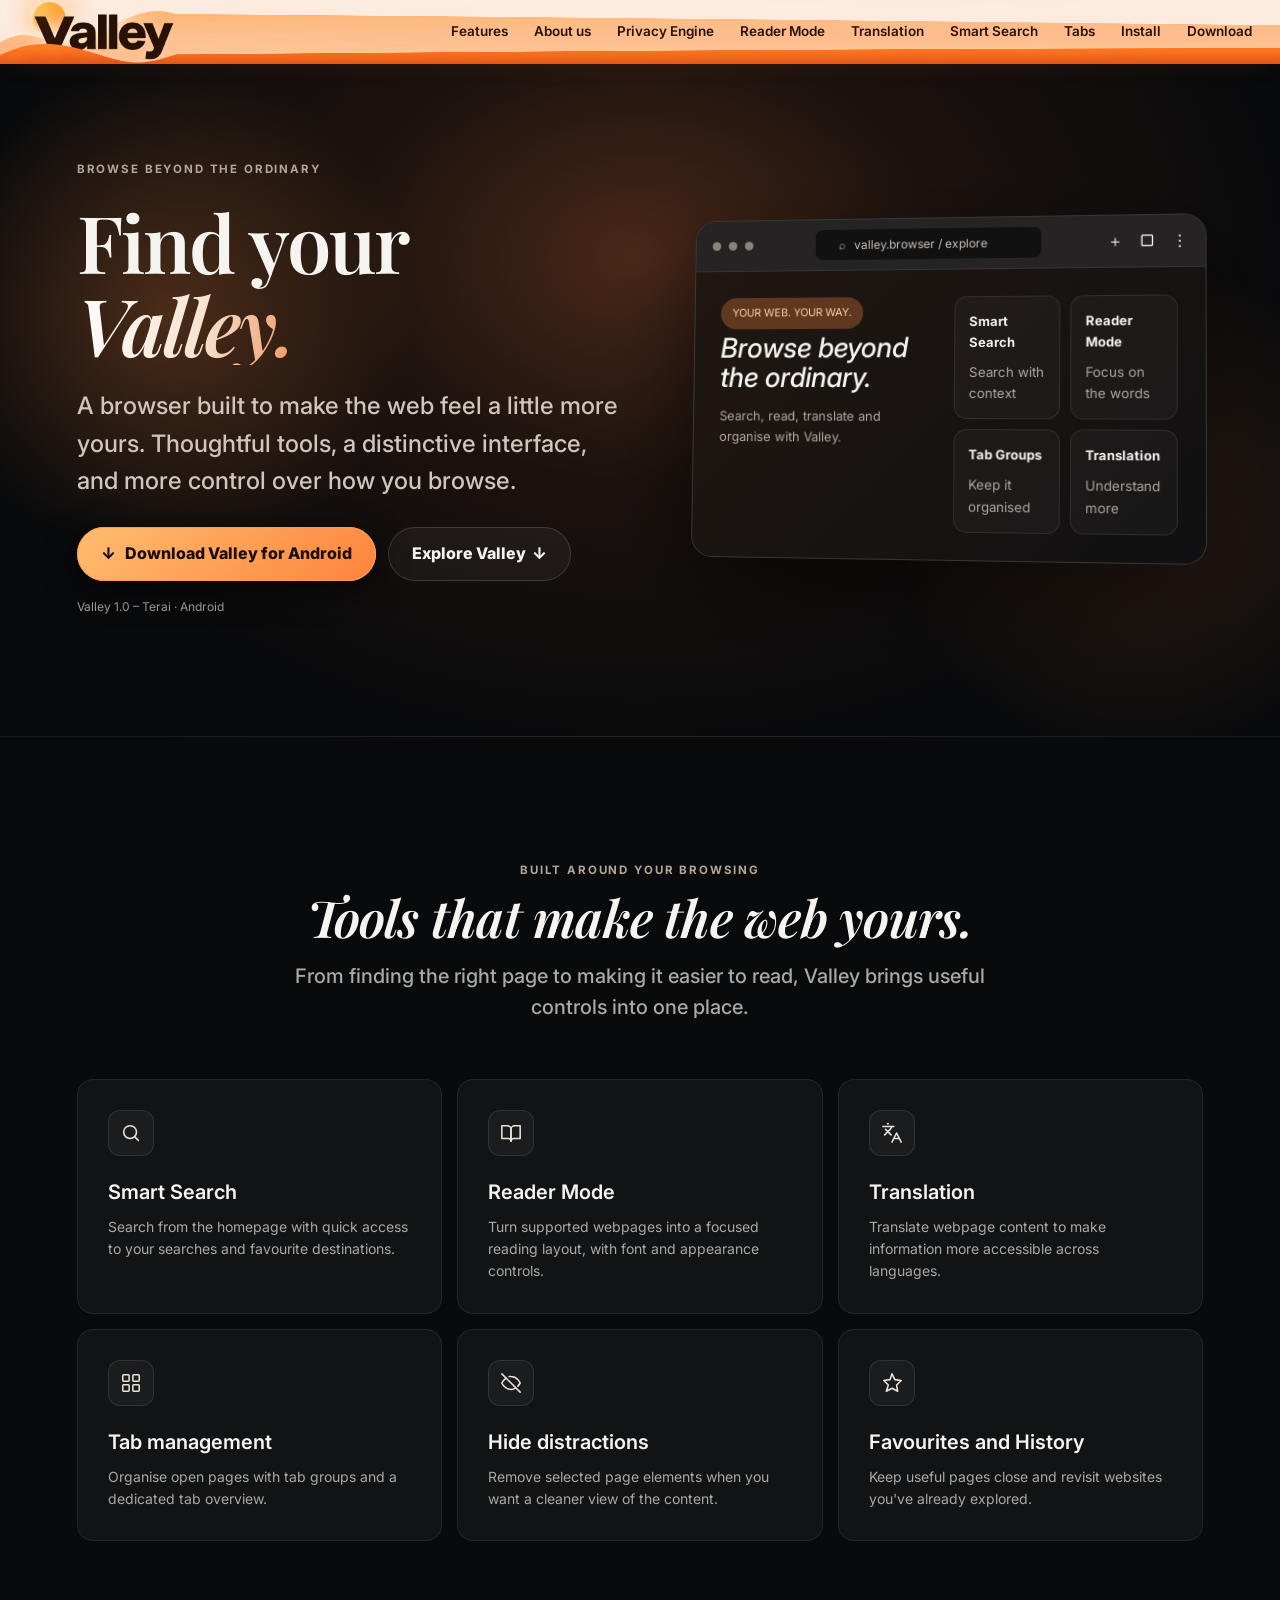
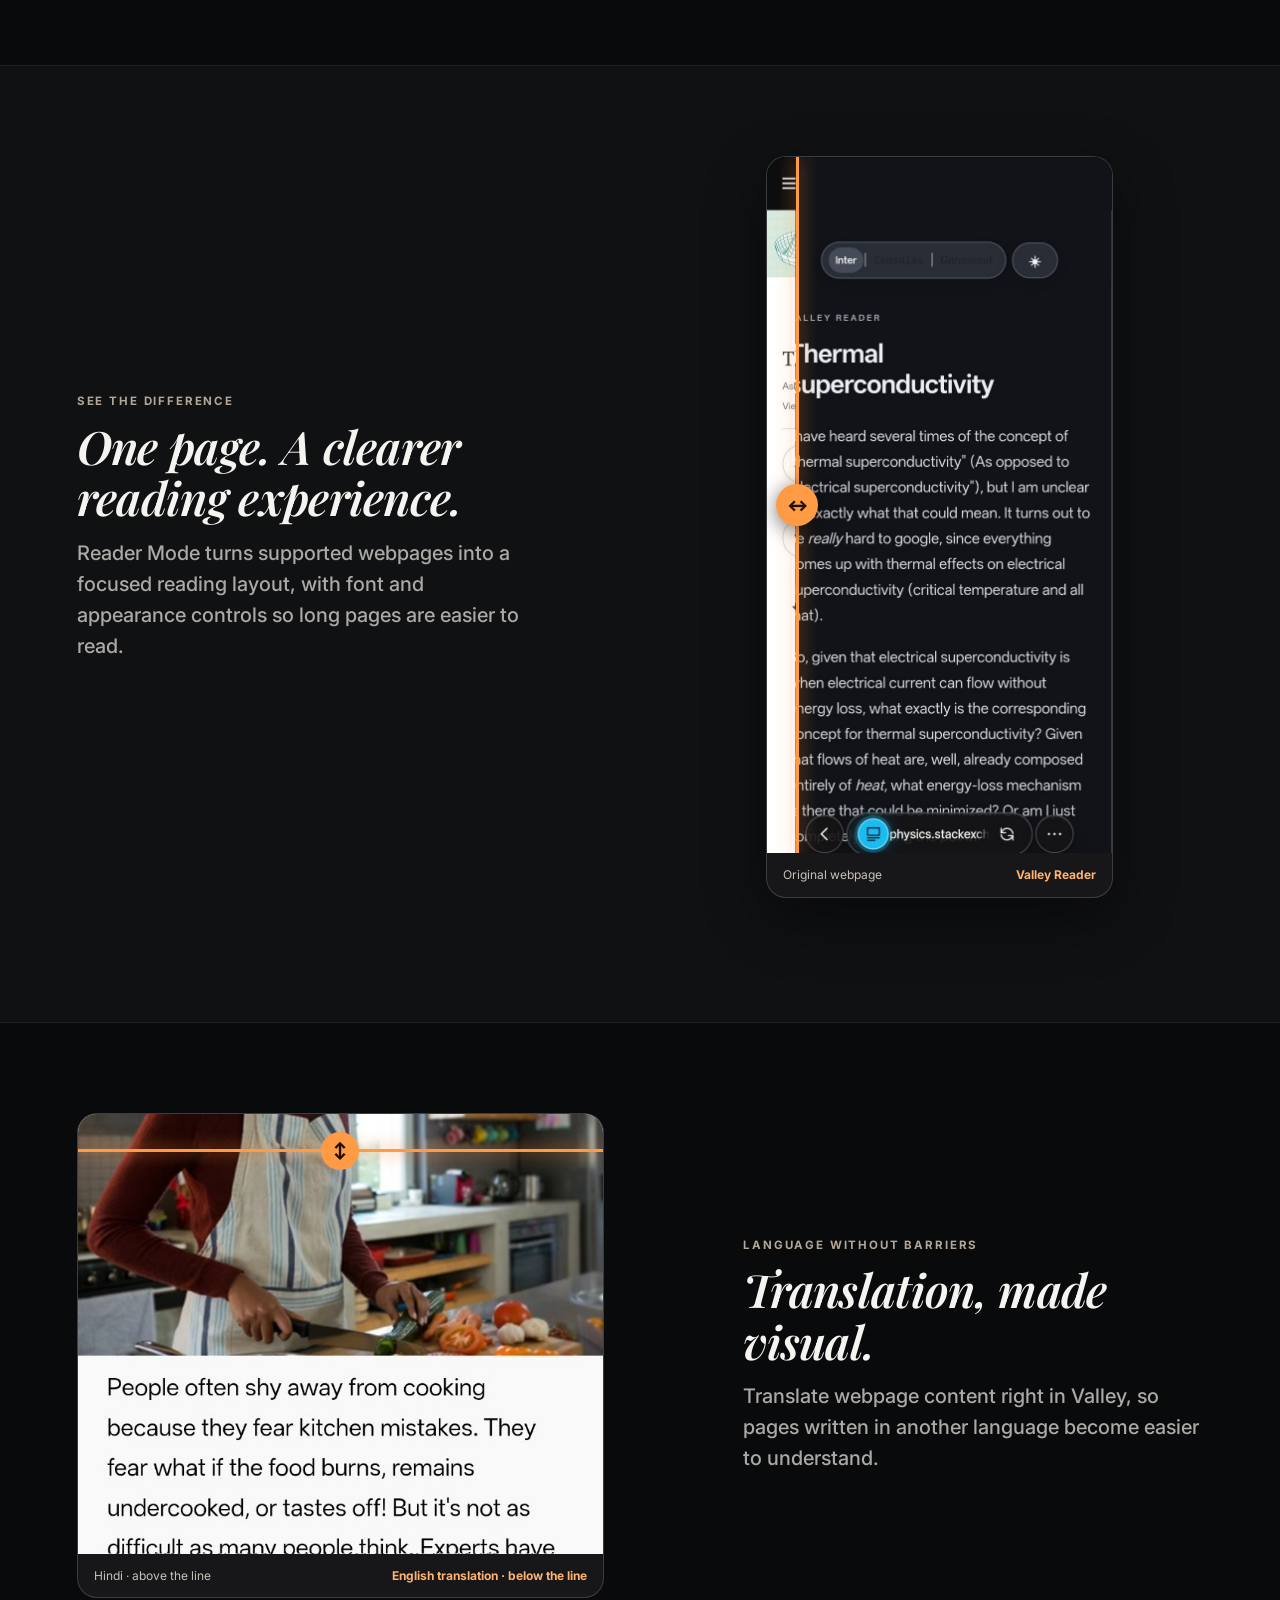
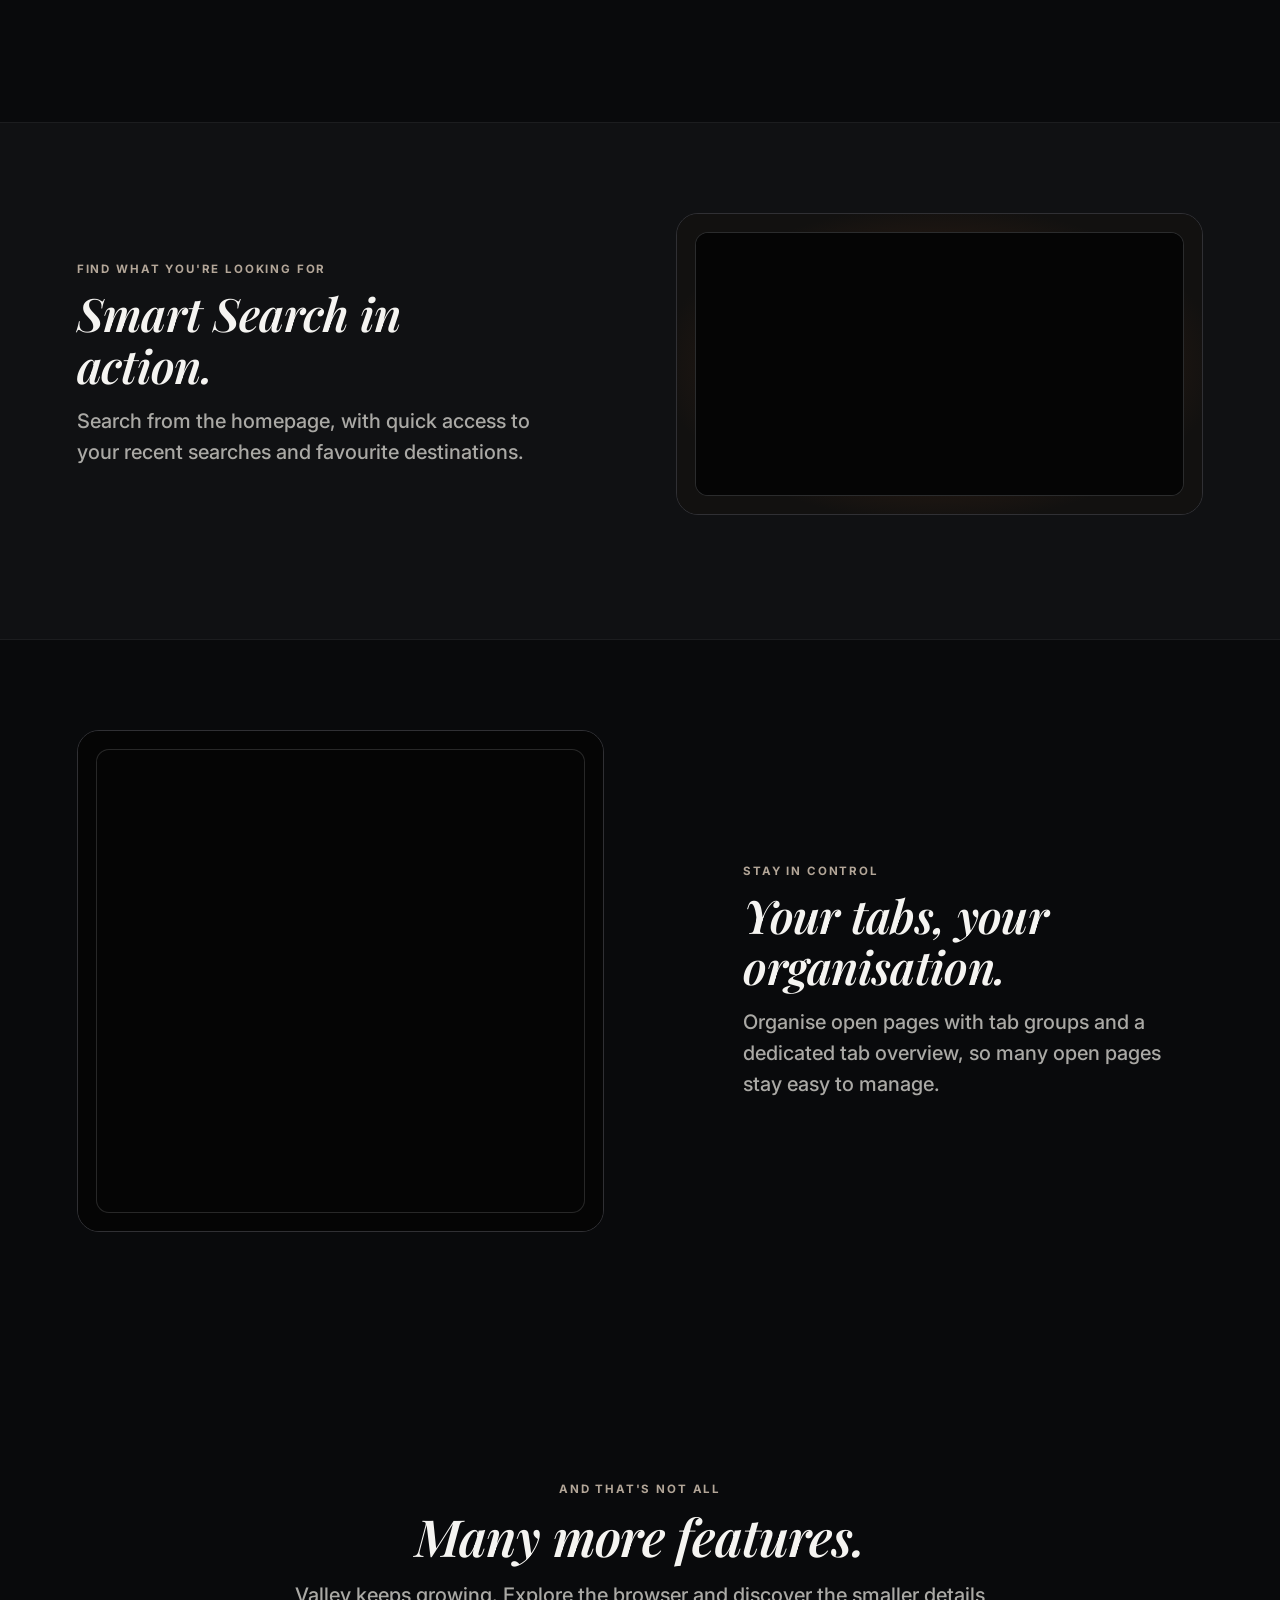
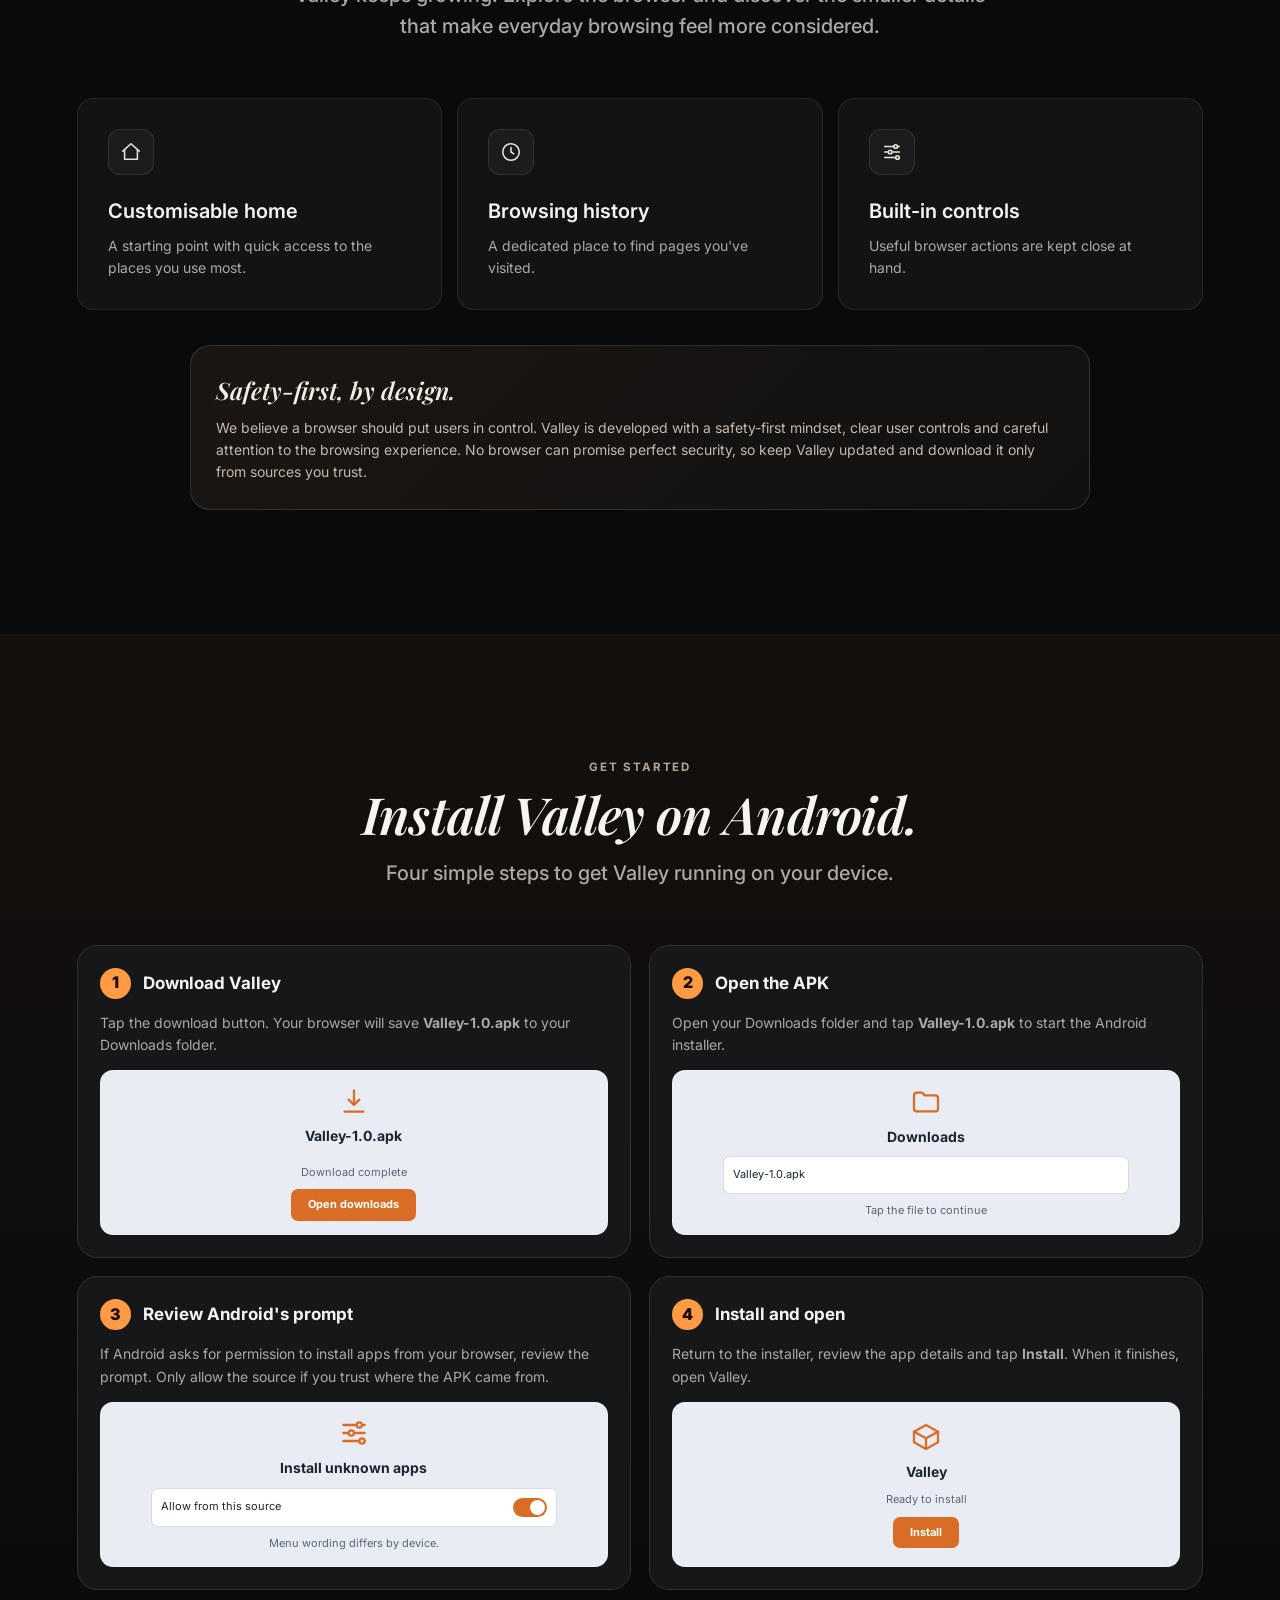
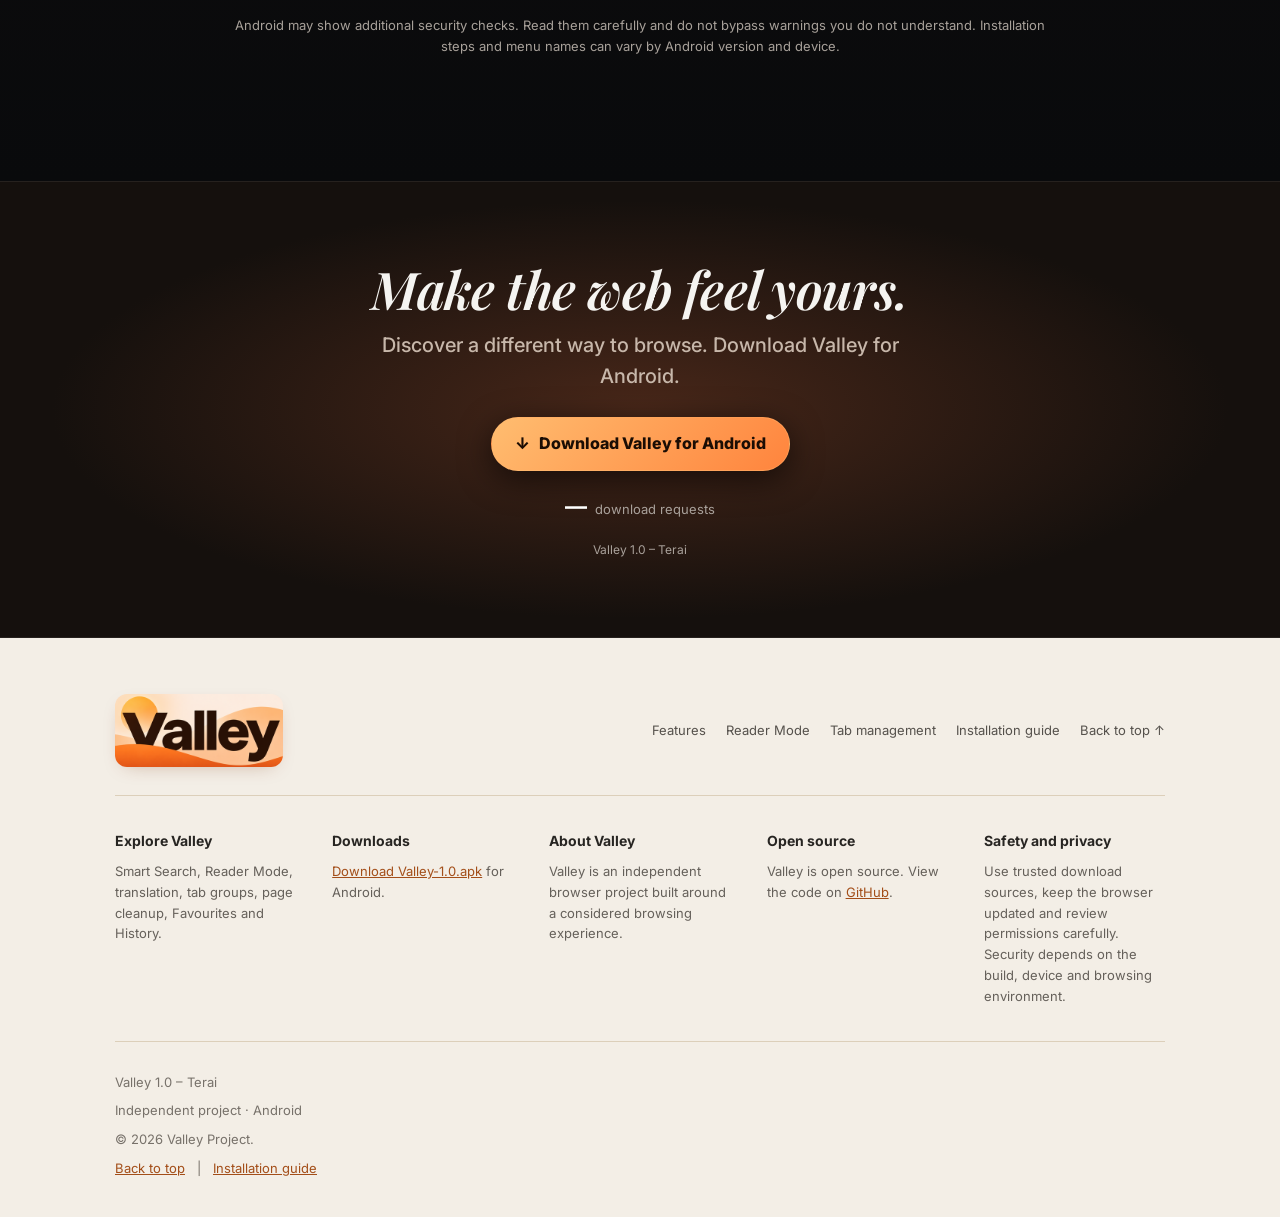
==== commit f5602a5a: "Add files via upload" ====
--- a/website/index.html
+++ b/website/index.html
@@ -138,14 +138,29 @@
  .nav .menu a:after{display:none}
 }
 @media(max-width:760px){:root{--h:56px}}
+
 /* side breathing room so left-aligned text never hugs the screen edge */
 section{padding-inline:clamp(24px,6vw,80px)}
 header{padding-inline:clamp(24px,6vw,80px)}
 footer{padding-inline:max(clamp(24px,6vw,80px),calc((100% - 1050px)/2))}
+
+/* Typography aligned with the main Valley page */
+:root{
+  --serif:"Inter",system-ui,-apple-system,"Segoe UI",Roboto,sans-serif;
+  --tagline:"Playfair Display",Georgia,"Iowan Old Style",serif;
+}
+body{font-family:"Inter",system-ui,-apple-system,"Segoe UI",Roboto,sans-serif}
+h1,.section-head h2,.download-panel h2,.feature h3,.safety h3,
+.nav .bn,.brand,.mock-copy h3{font-family:var(--serif);font-feature-settings:"lnum"}
+h1,h1 i,h1 .g,.section-head h2,.download-panel h2,.safety h3{
+  font-family:var(--tagline);font-style:italic;font-weight:600
+}
+button,input,select,textarea{font:inherit}
+
 </style><script>document.documentElement.classList.add("js")</script>
 </head>
 <body>
-<div class="top-download"><div class="nav"><a class="bn" href="#top" aria-label="Valley – back to top"></a><nav class="menu" id="site-menu" aria-label="Page contents"><a href="#features">Features</a><a href="#reader">Reader Mode</a><a href="#translation">Translation</a><a href="#smart-search">Smart Search</a><a href="#tabs">Tabs</a><a href="#more">More</a><a href="#install">Install</a><a href="#download">Download</a></nav><button class="menu-btn" type="button" aria-expanded="false" aria-controls="site-menu"><svg viewBox="0 0 24 24" width="18" height="18" fill="none" stroke="currentColor" stroke-width="2" stroke-linecap="round"><path d="M4 7h16M4 12h16M4 17h16"/></svg><span>Contents</span></button></div></div>
+<div class="top-download"><div class="nav"><a class="bn" href="#top" aria-label="Valley – back to top"></a><nav class="menu" id="site-menu" aria-label="Page contents"><a href="features.html">Features</a><a href="about.html">About us</a><a href="privacy.html">Privacy Engine</a><a href="#reader">Reader Mode</a><a href="#translation">Translation</a><a href="#smart-search">Smart Search</a><a href="#tabs">Tabs</a><a href="#install">Install</a><a href="#download">Download</a></nav><button class="menu-btn" type="button" aria-expanded="false" aria-controls="site-menu"><svg viewBox="0 0 24 24" width="18" height="18" fill="none" stroke="currentColor" stroke-width="2" stroke-linecap="round"><path d="M4 7h16M4 12h16M4 17h16"/></svg><span>Contents</span></button></div></div>
 <header id="top"><div class="hero">
  <div class="eyebrow">Browse beyond the ordinary</div><h1><span class="ln"><i>Find your</i></span> <span class="ln"><i class="g">Valley.</i></span></h1>
  <p class="lead">A browser built to make the web feel a little more yours. Thoughtful tools, a distinctive interface, and more control over how you browse.</p>
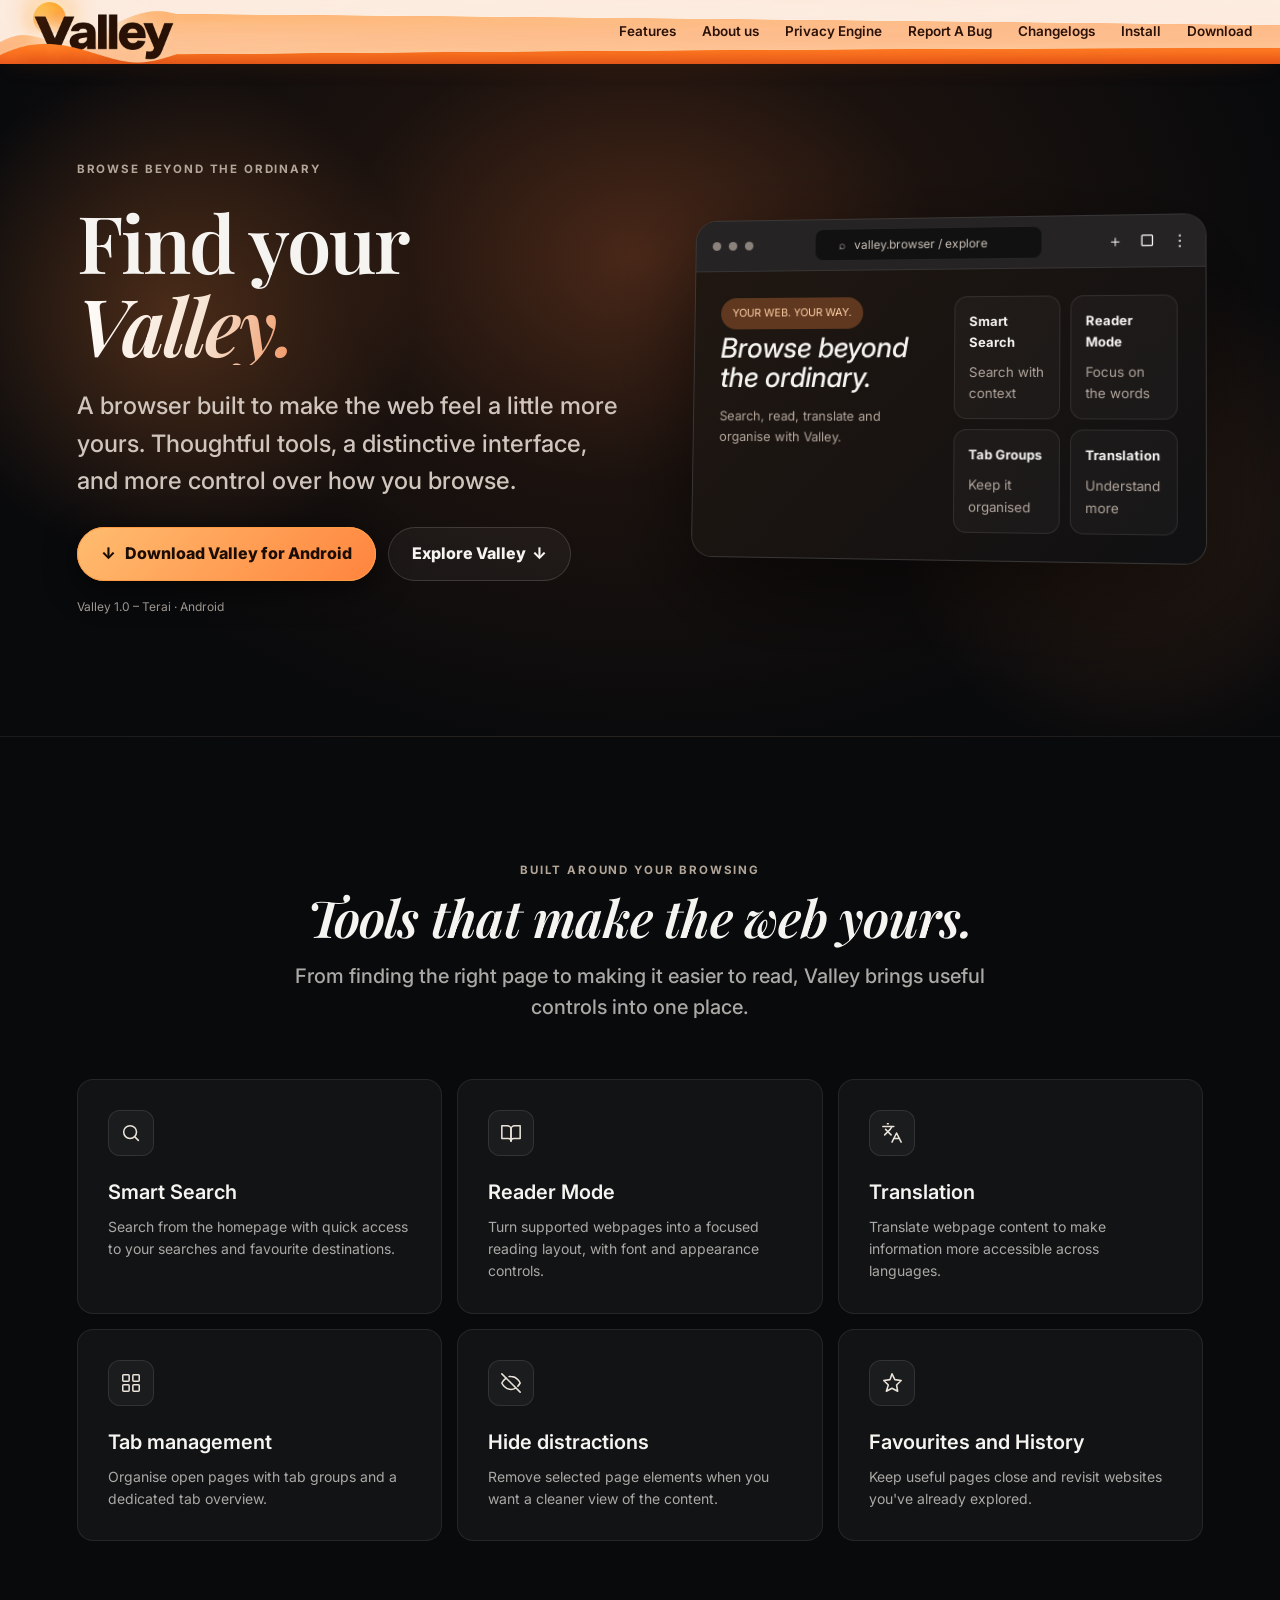
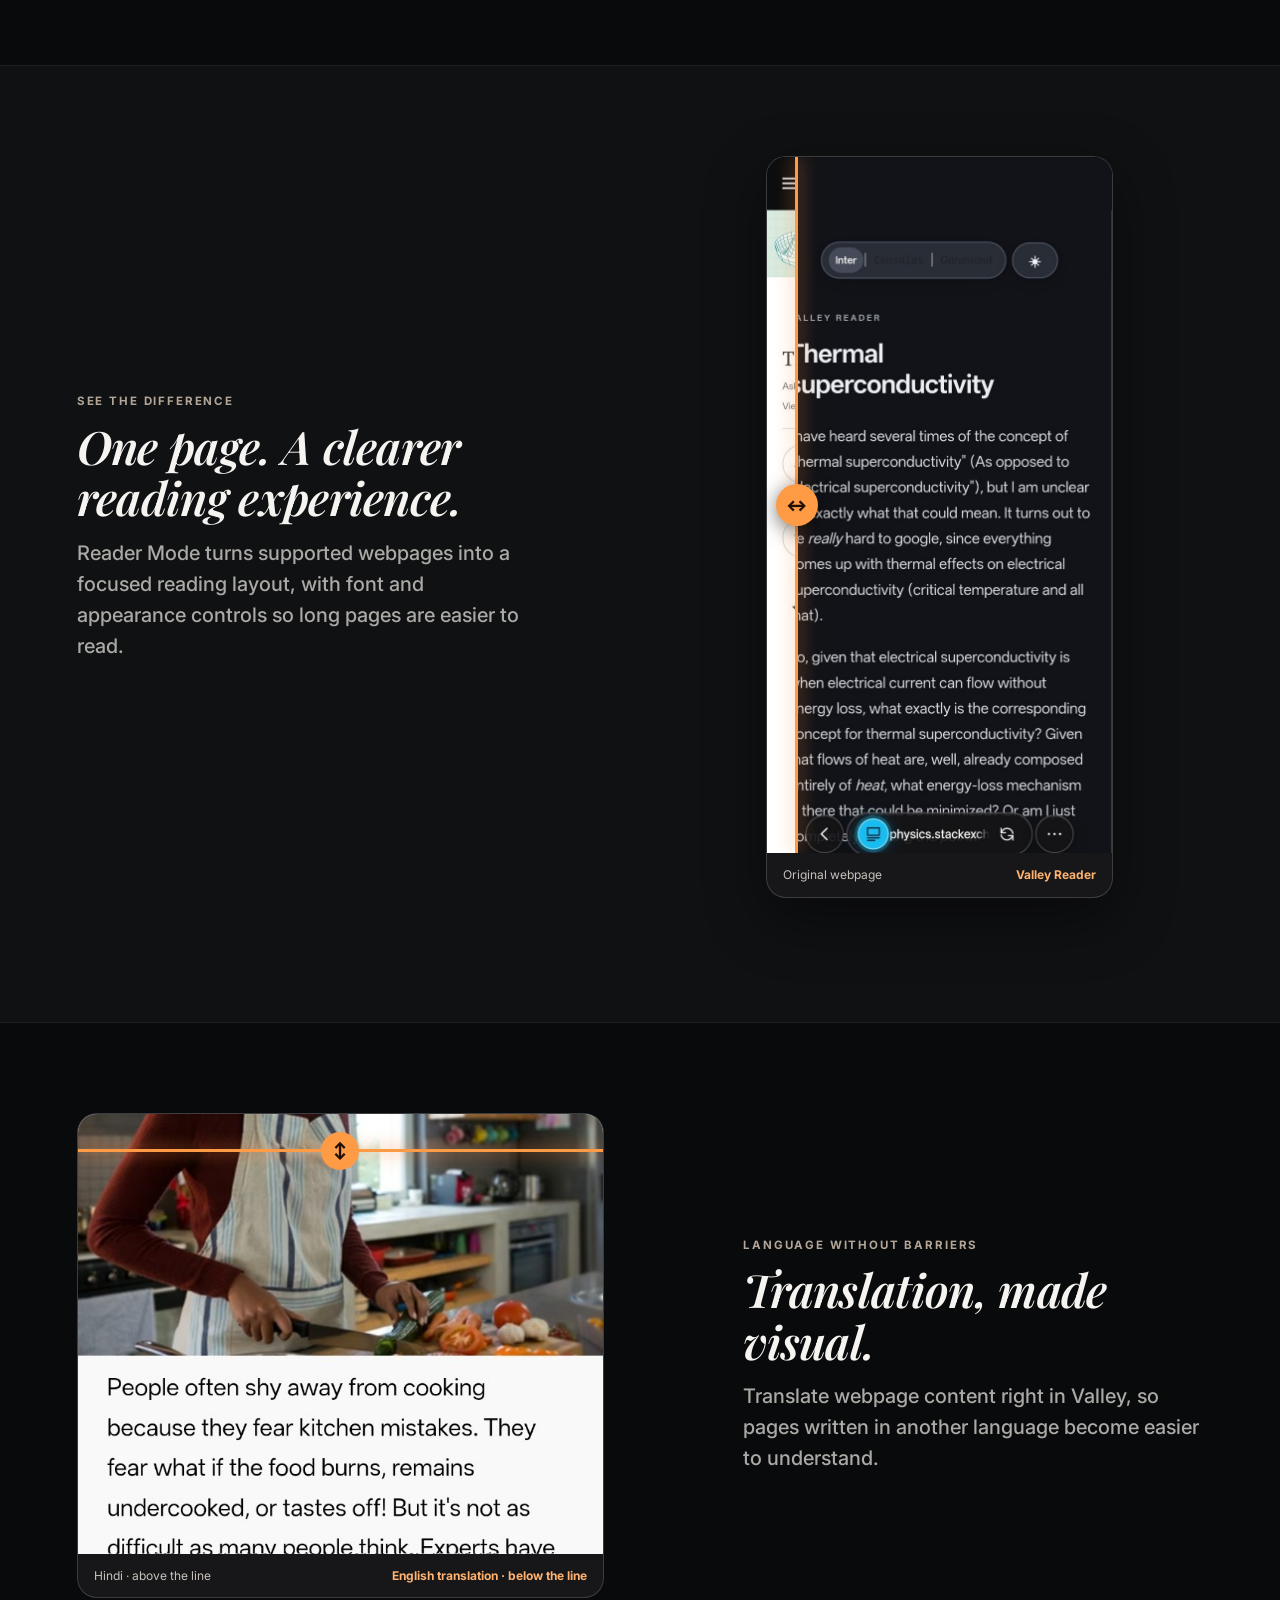
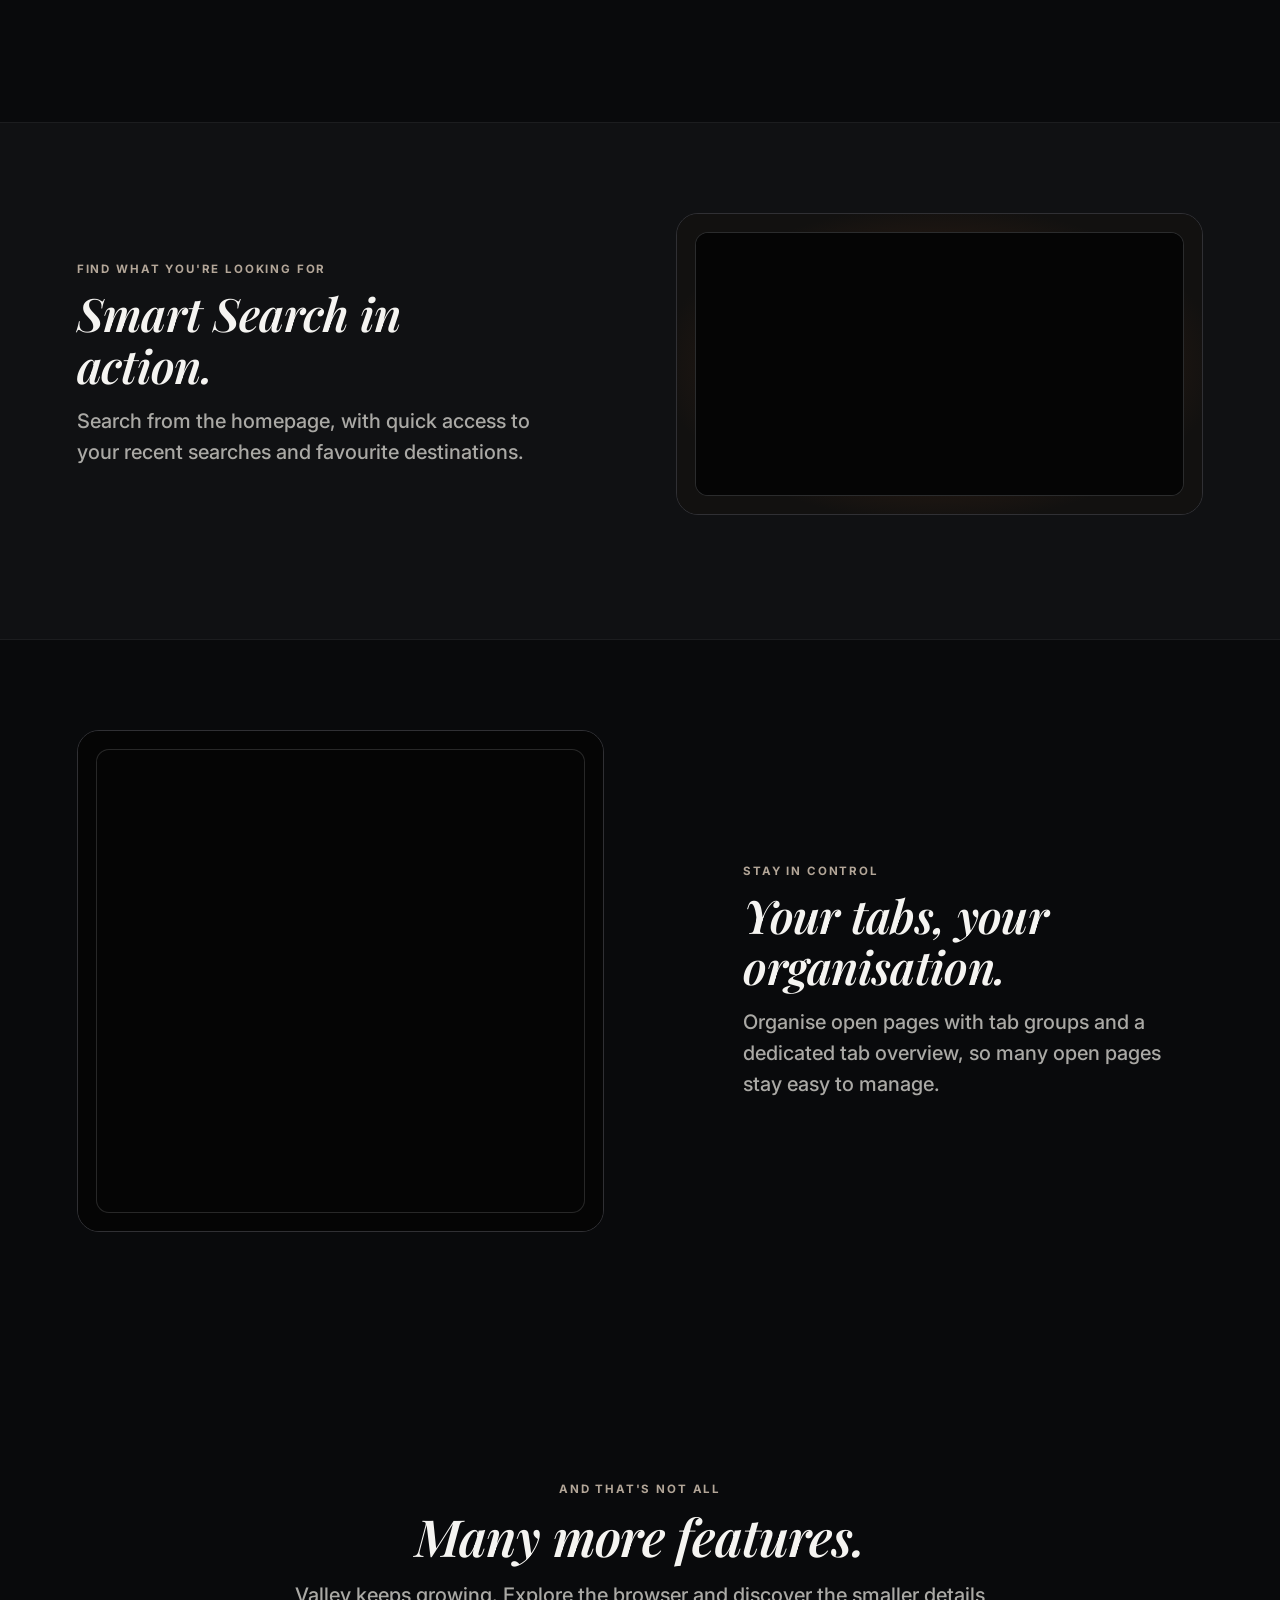
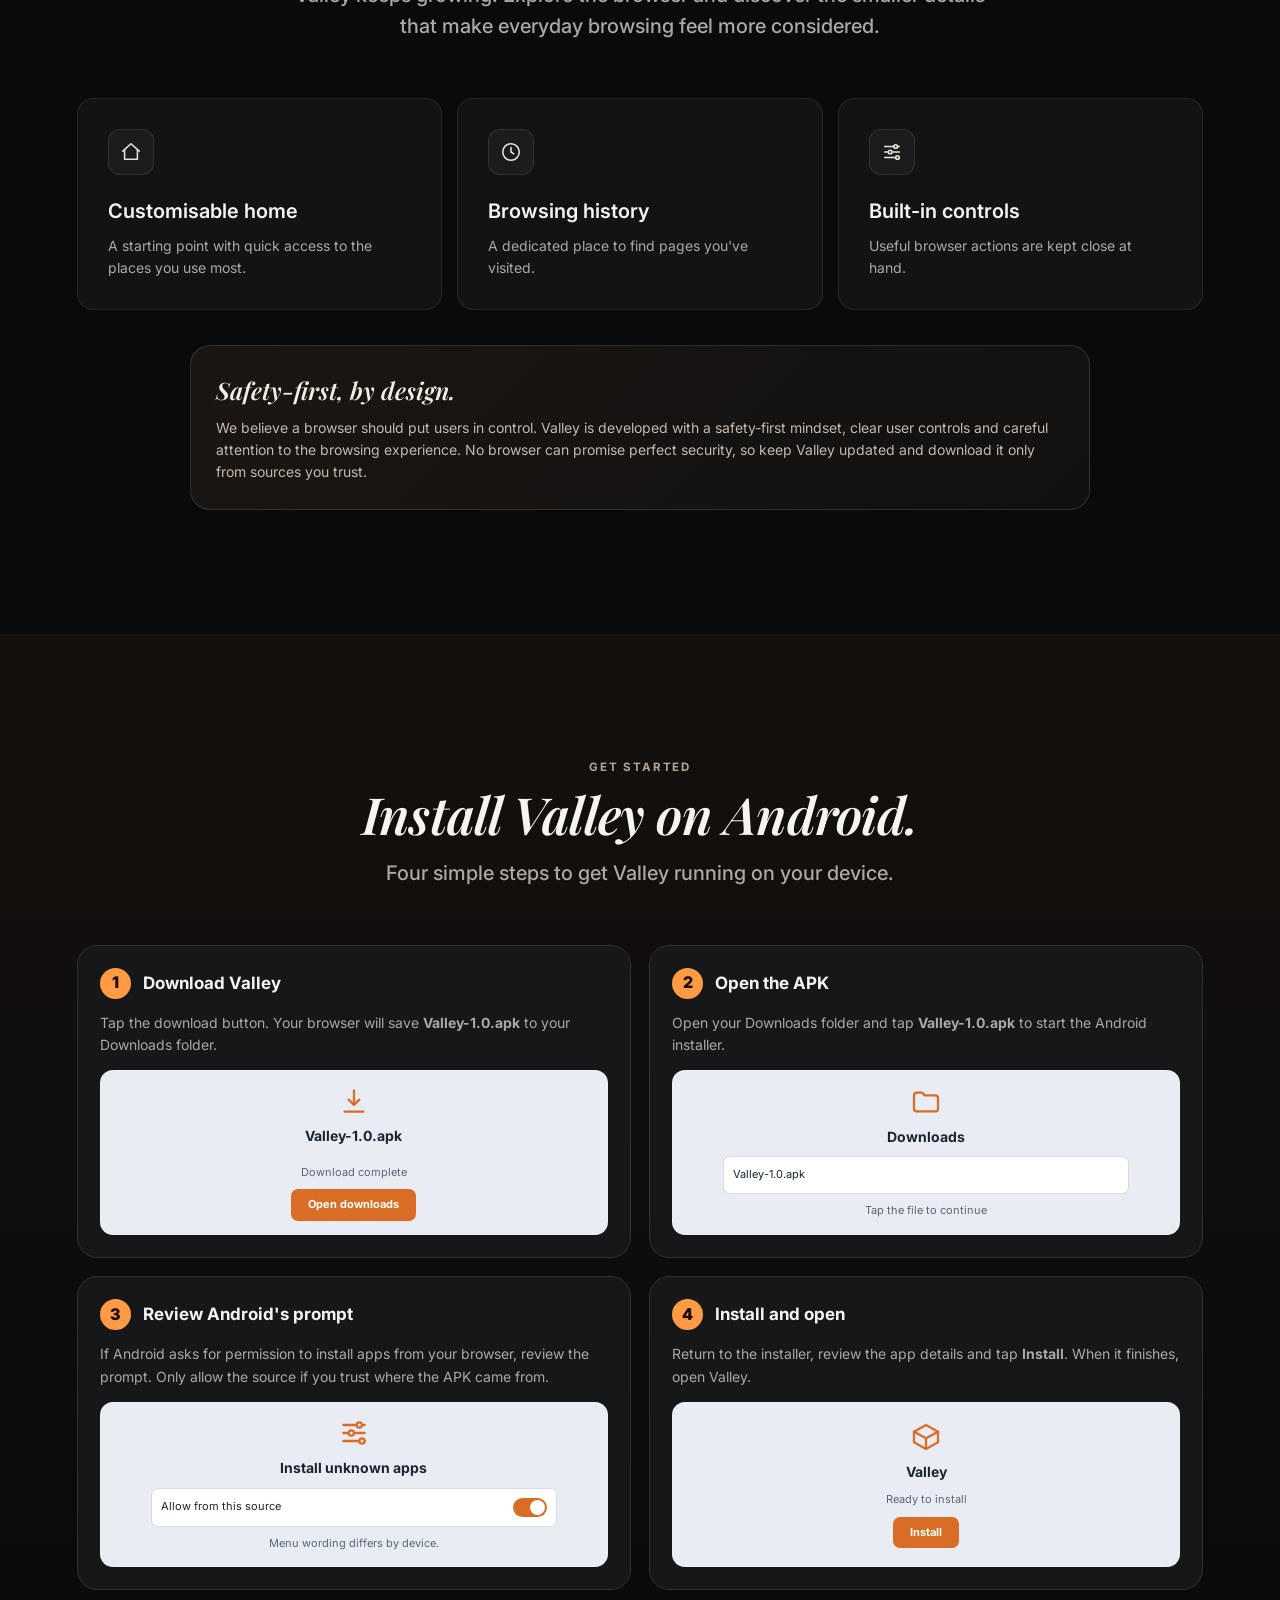
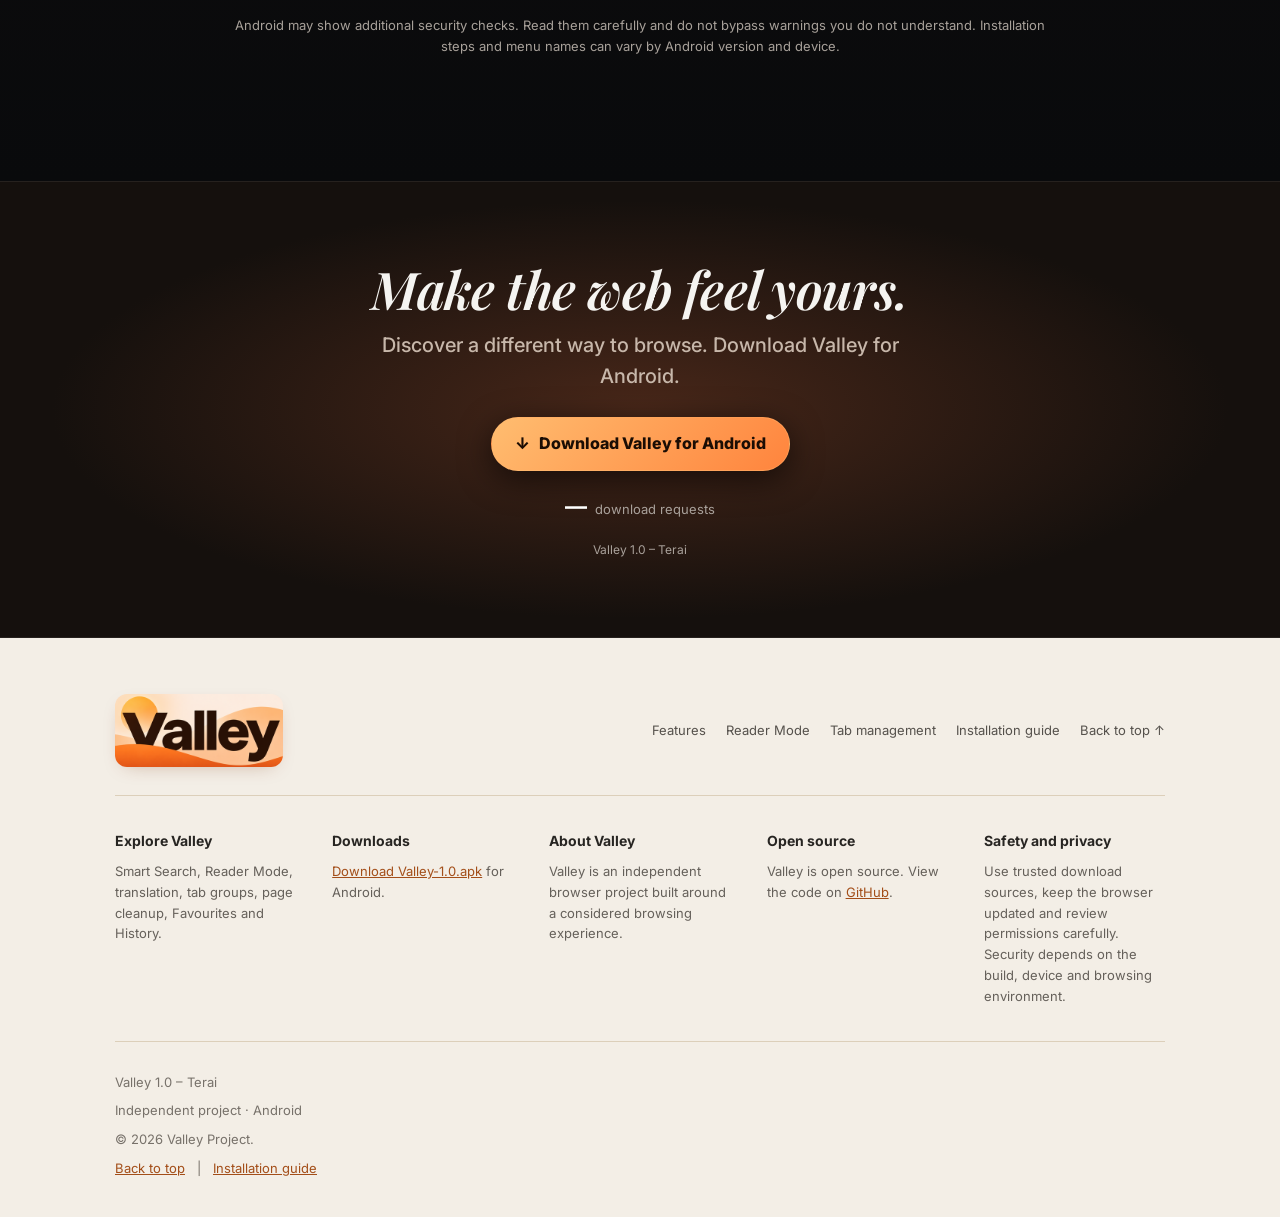
==== commit 1faca369: "Add files via upload" ====
--- a/website/index.html
+++ b/website/index.html
@@ -157,10 +157,39 @@
 }
 button,input,select,textarea{font:inherit}
 
+
+/* Minimal two-line Contents control and bar-to-menu transition */
+@media(max-width:899px){
+  .menu-btn{display:flex;align-items:center;justify-content:center;width:48px;height:48px;
+    padding:0;margin-left:auto;border:0;border-radius:14px;background:transparent;
+    color:var(--gold,#d8b774);cursor:pointer;-webkit-tap-highlight-color:transparent;
+    transition:background .25s ease}
+  .menu-btn:hover,.menu-btn:active{background:#d8b77412}
+  .menu-mark{position:relative;display:flex;width:32px;height:20px;flex-direction:column;
+    justify-content:space-between;align-items:center}
+  .menu-mark i{display:block;width:32px;height:2.5px;border-radius:3px;background:currentColor;
+    transform-origin:center;transition:transform .38s cubic-bezier(.2,.8,.2,1),opacity .2s ease}
+  .menu-btn[aria-expanded="true"] .menu-mark i:first-child{transform:translateY(8.75px) rotate(45deg)}
+  .menu-btn[aria-expanded="true"] .menu-mark i:last-child{transform:translateY(-8.75px) rotate(-45deg)}
+  .nav .menu{display:flex;position:absolute;top:100%;left:0;right:0;margin:0;padding:8px 16px 14px;
+    flex-direction:column;gap:0;font-size:16px;background:#101012f2;
+    -webkit-backdrop-filter:saturate(1.5) blur(20px);backdrop-filter:saturate(1.5) blur(20px);
+    border:1px solid #d8b77424;border-top:0;border-radius:0 0 20px 20px;
+    box-shadow:0 22px 42px -22px #000c;opacity:0;visibility:hidden;pointer-events:none;
+    transform:translateY(-9px) scaleY(.94);transform-origin:top center;
+    transition:opacity .24s ease,transform .38s cubic-bezier(.2,.8,.2,1),visibility .38s;
+    will-change:transform,opacity}
+  .top-download.open .nav .menu{opacity:1;visibility:visible;pointer-events:auto;transform:translateY(0) scaleY(1)}
+  .nav .menu a{padding:14px 4px;border-bottom:1px solid #d8b77418}
+  .nav .menu a:last-child{border-bottom:0}
+  .nav .menu a:after{display:none}
+}
+@media(prefers-reduced-motion:reduce){.menu-mark i,.nav .menu{transition:none!important}}
+
 </style><script>document.documentElement.classList.add("js")</script>
 </head>
 <body>
-<div class="top-download"><div class="nav"><a class="bn" href="#top" aria-label="Valley – back to top"></a><nav class="menu" id="site-menu" aria-label="Page contents"><a href="features.html">Features</a><a href="about.html">About us</a><a href="privacy.html">Privacy Engine</a><a href="#reader">Reader Mode</a><a href="#translation">Translation</a><a href="#smart-search">Smart Search</a><a href="#tabs">Tabs</a><a href="#install">Install</a><a href="#download">Download</a></nav><button class="menu-btn" type="button" aria-expanded="false" aria-controls="site-menu"><svg viewBox="0 0 24 24" width="18" height="18" fill="none" stroke="currentColor" stroke-width="2" stroke-linecap="round"><path d="M4 7h16M4 12h16M4 17h16"/></svg><span>Contents</span></button></div></div>
+<div class="top-download"><div class="nav"><a class="bn" href="#top" aria-label="Valley – back to top"></a><nav class="menu" id="site-menu" aria-label="Page contents"><a href="features.html">Features</a><a href="about.html">About us</a><a href="privacy.html">Privacy Engine</a><a href="report-a-bug.html">Report A Bug</a><a href="changelogs.html">Changelogs</a><a href="index.html#install">Install</a><a href="index.html#download">Download</a></nav><button class="menu-btn" type="button" aria-expanded="false" aria-controls="site-menu" aria-label="Open contents menu"><span class="menu-mark" aria-hidden="true"><i></i><i></i></span></button></div></div>
 <header id="top"><div class="hero">
  <div class="eyebrow">Browse beyond the ordinary</div><h1><span class="ln"><i>Find your</i></span> <span class="ln"><i class="g">Valley.</i></span></h1>
  <p class="lead">A browser built to make the web feel a little more yours. Thoughtful tools, a distinctive interface, and more control over how you browse.</p>
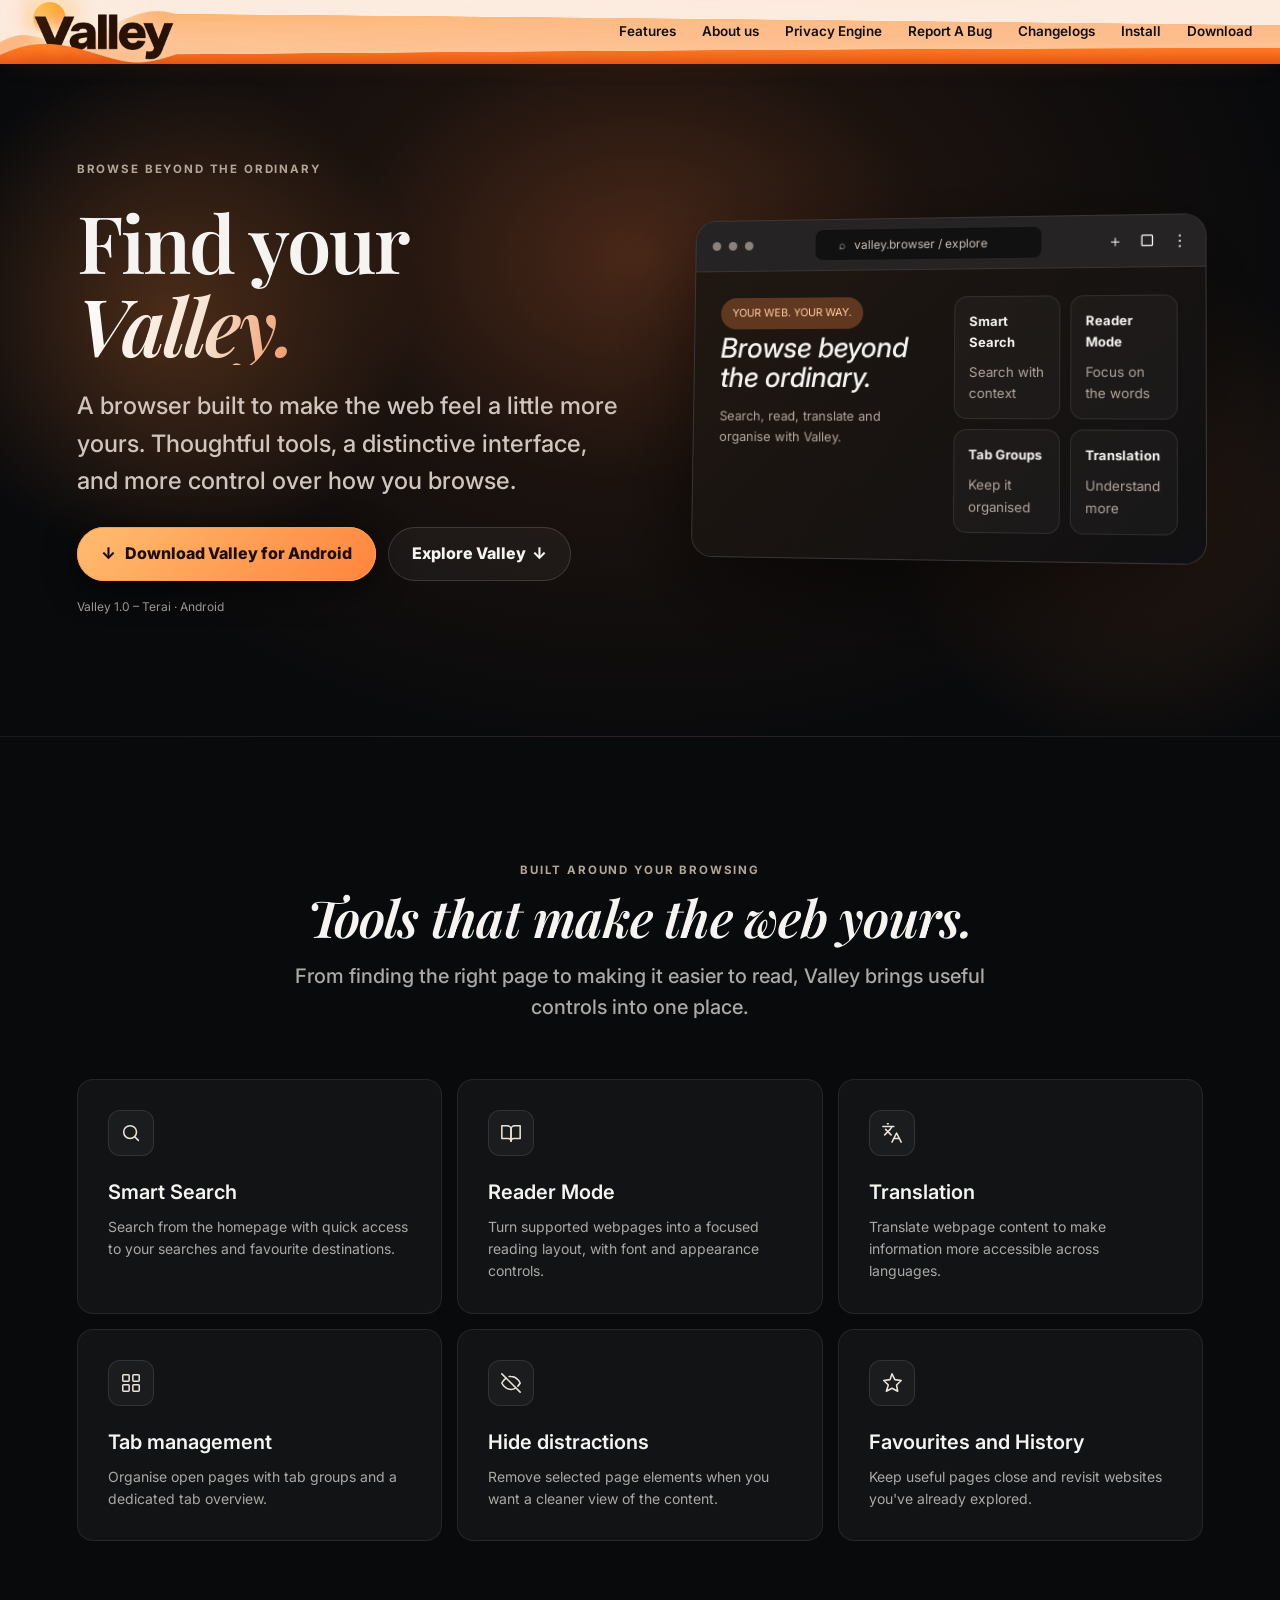
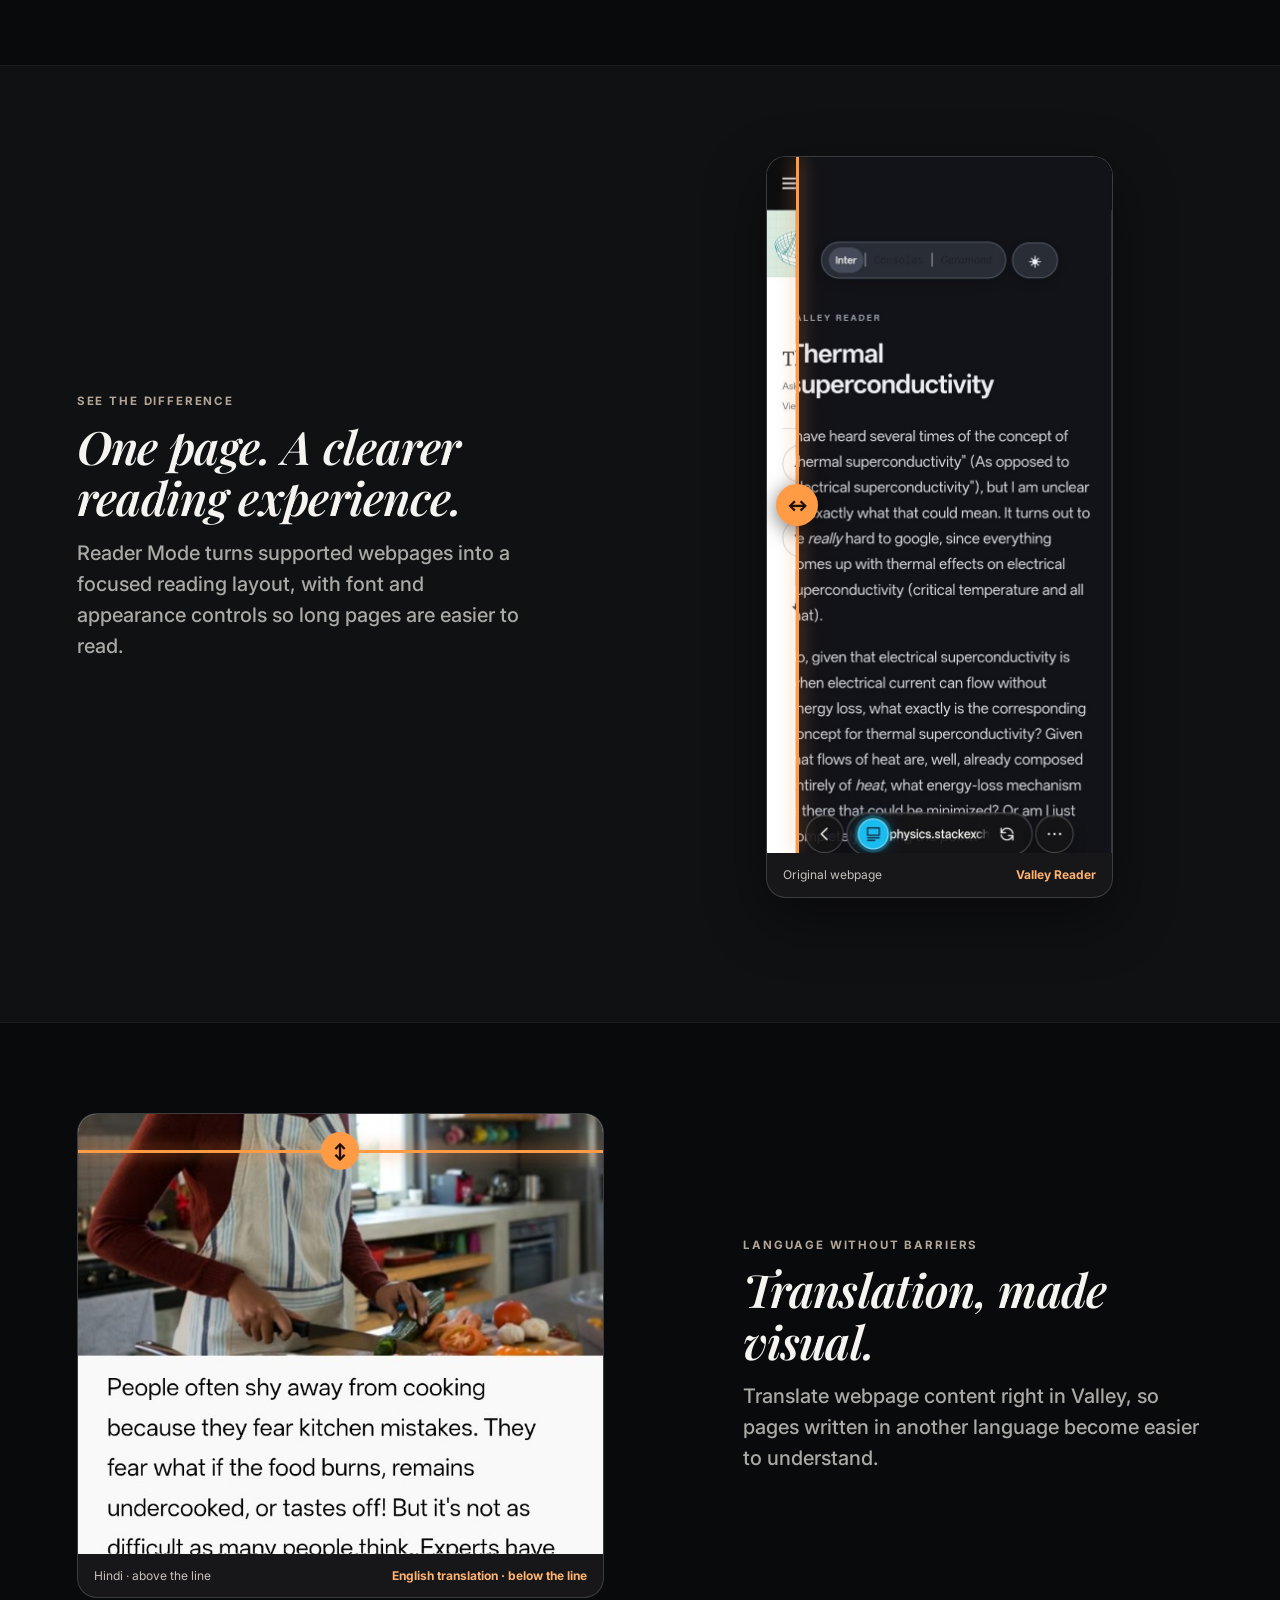
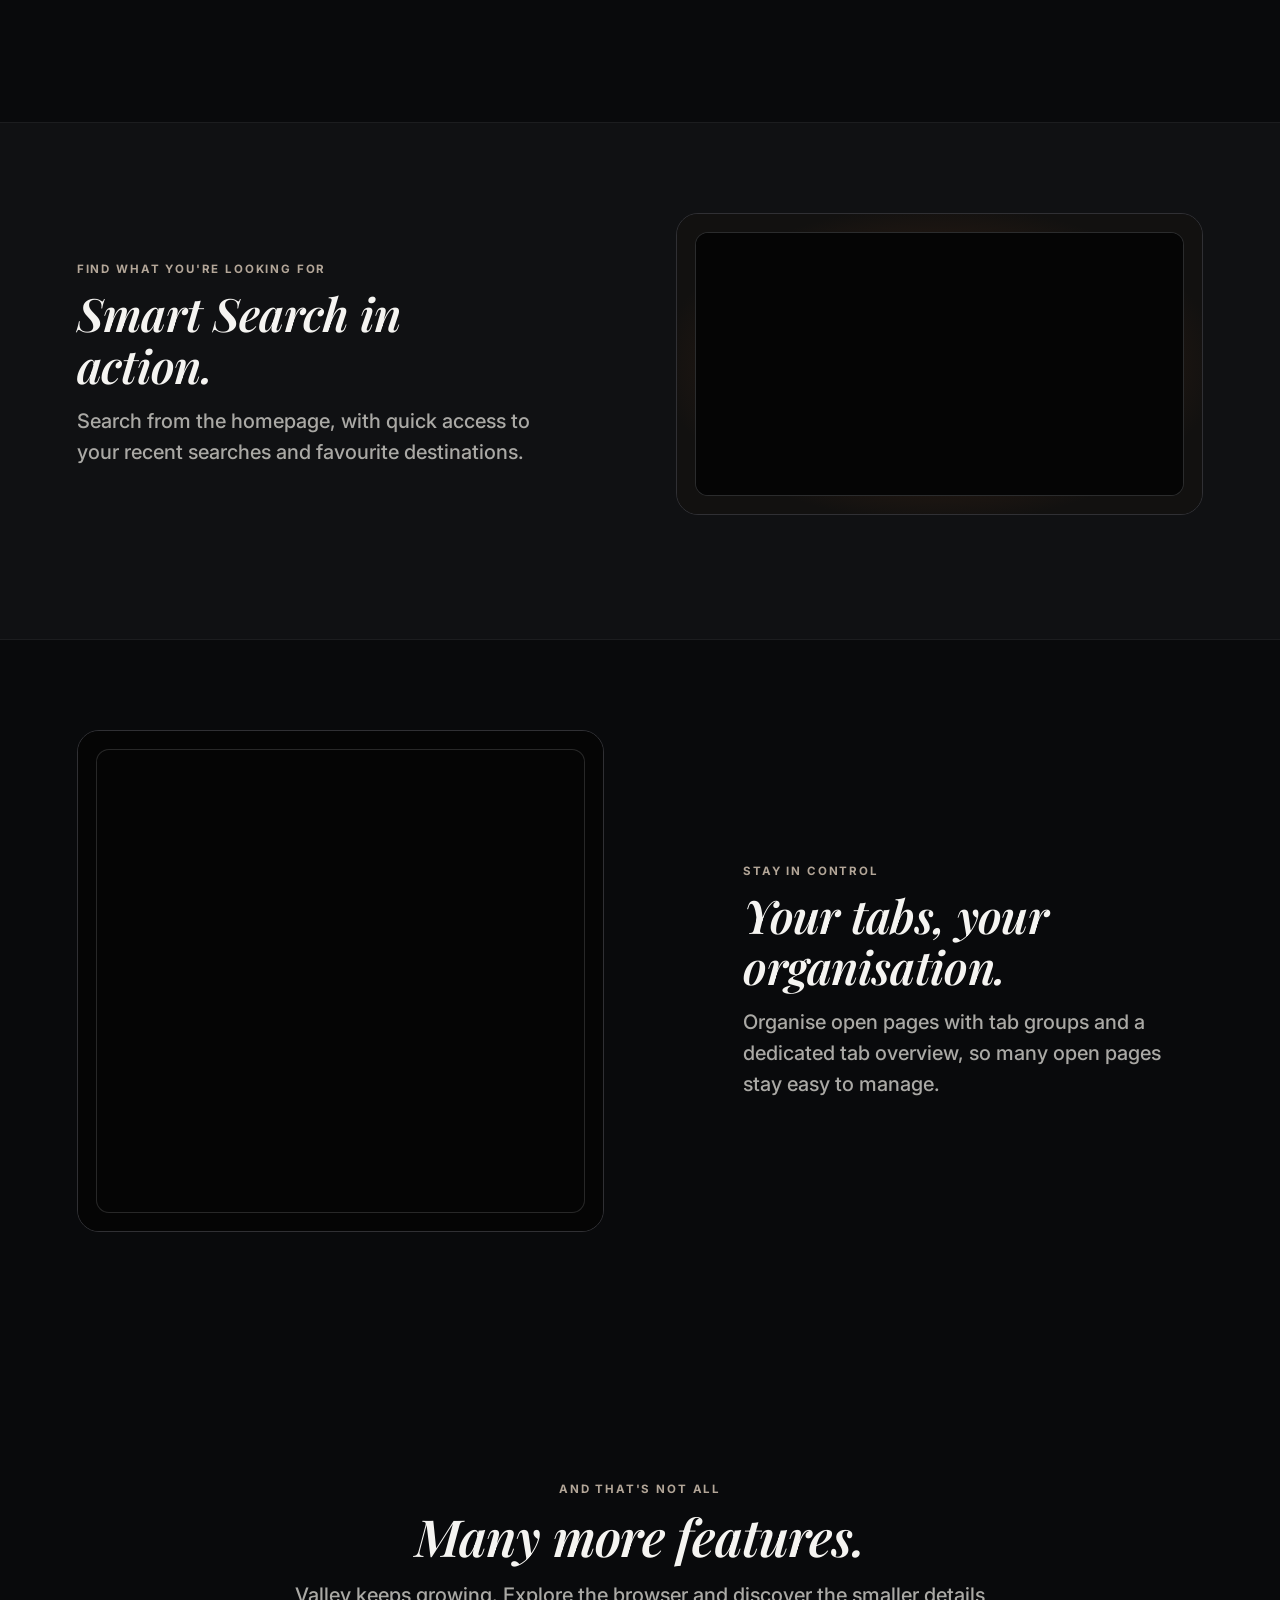
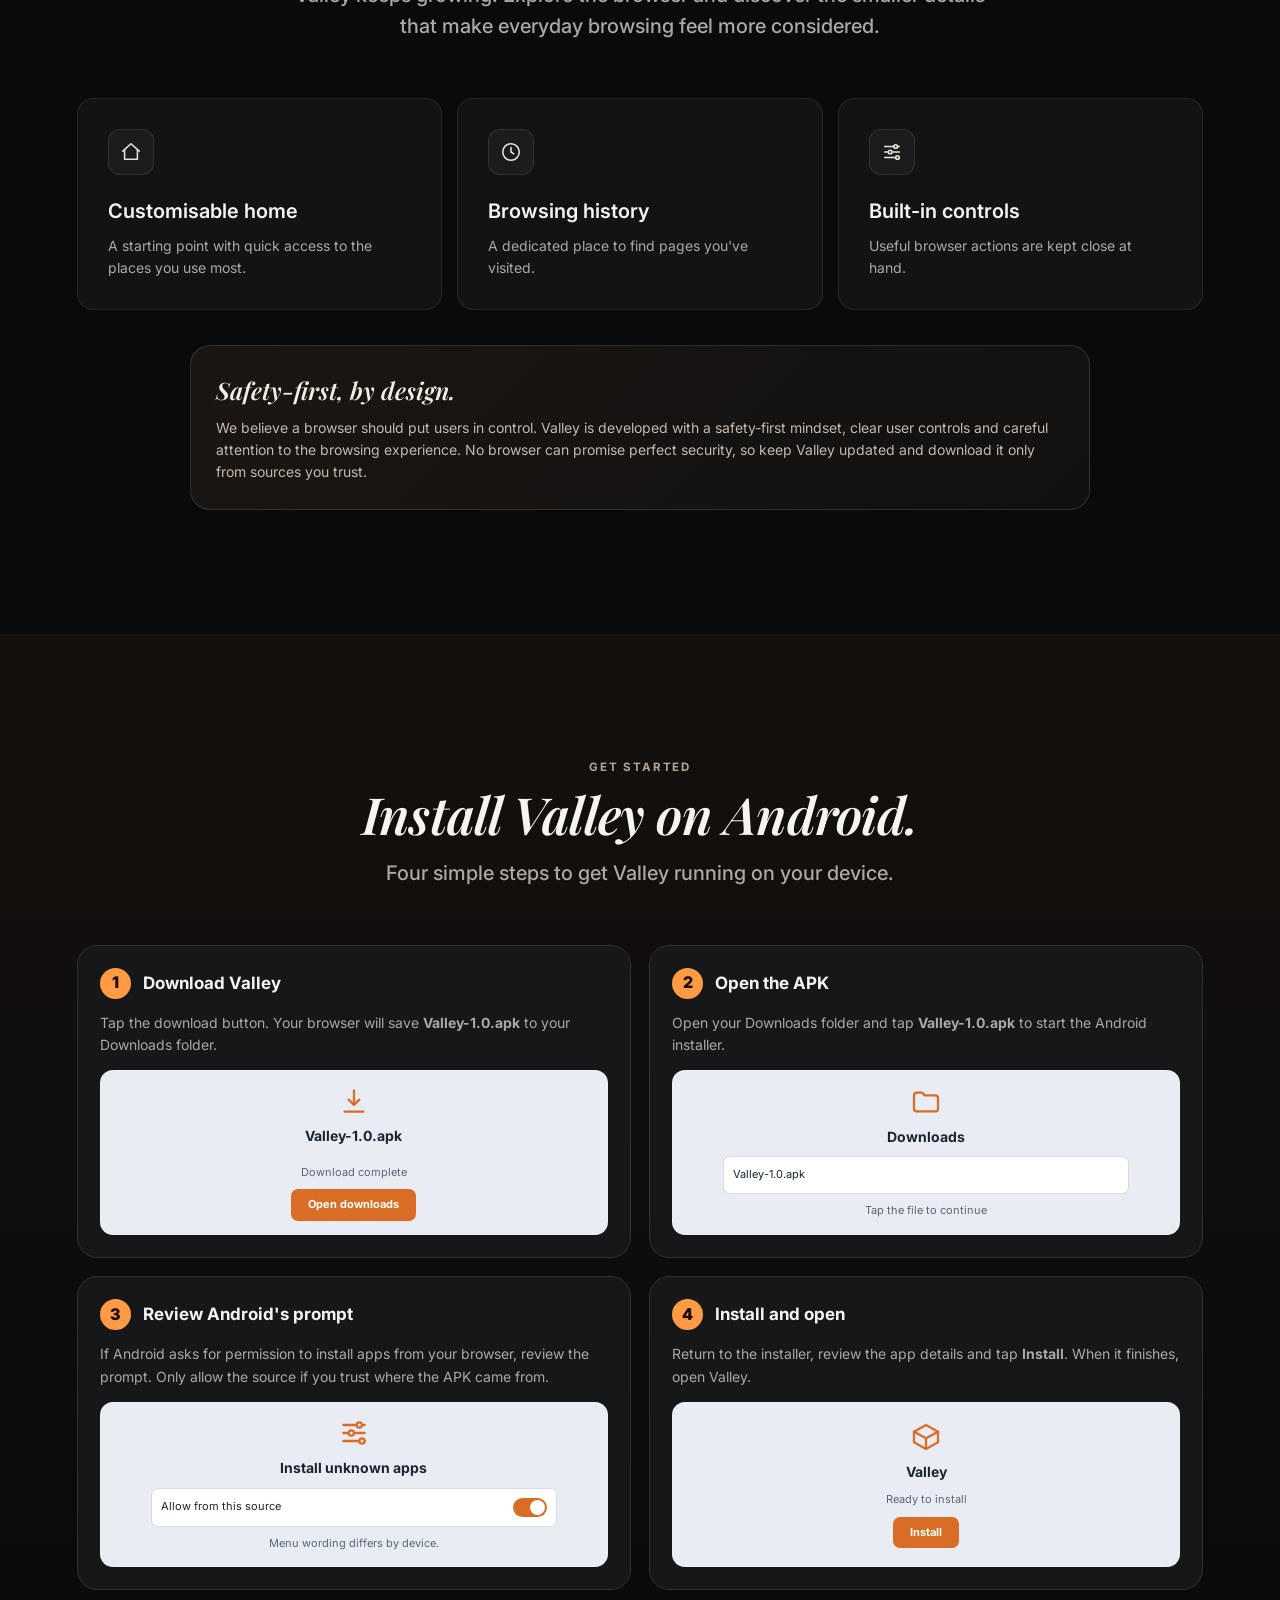
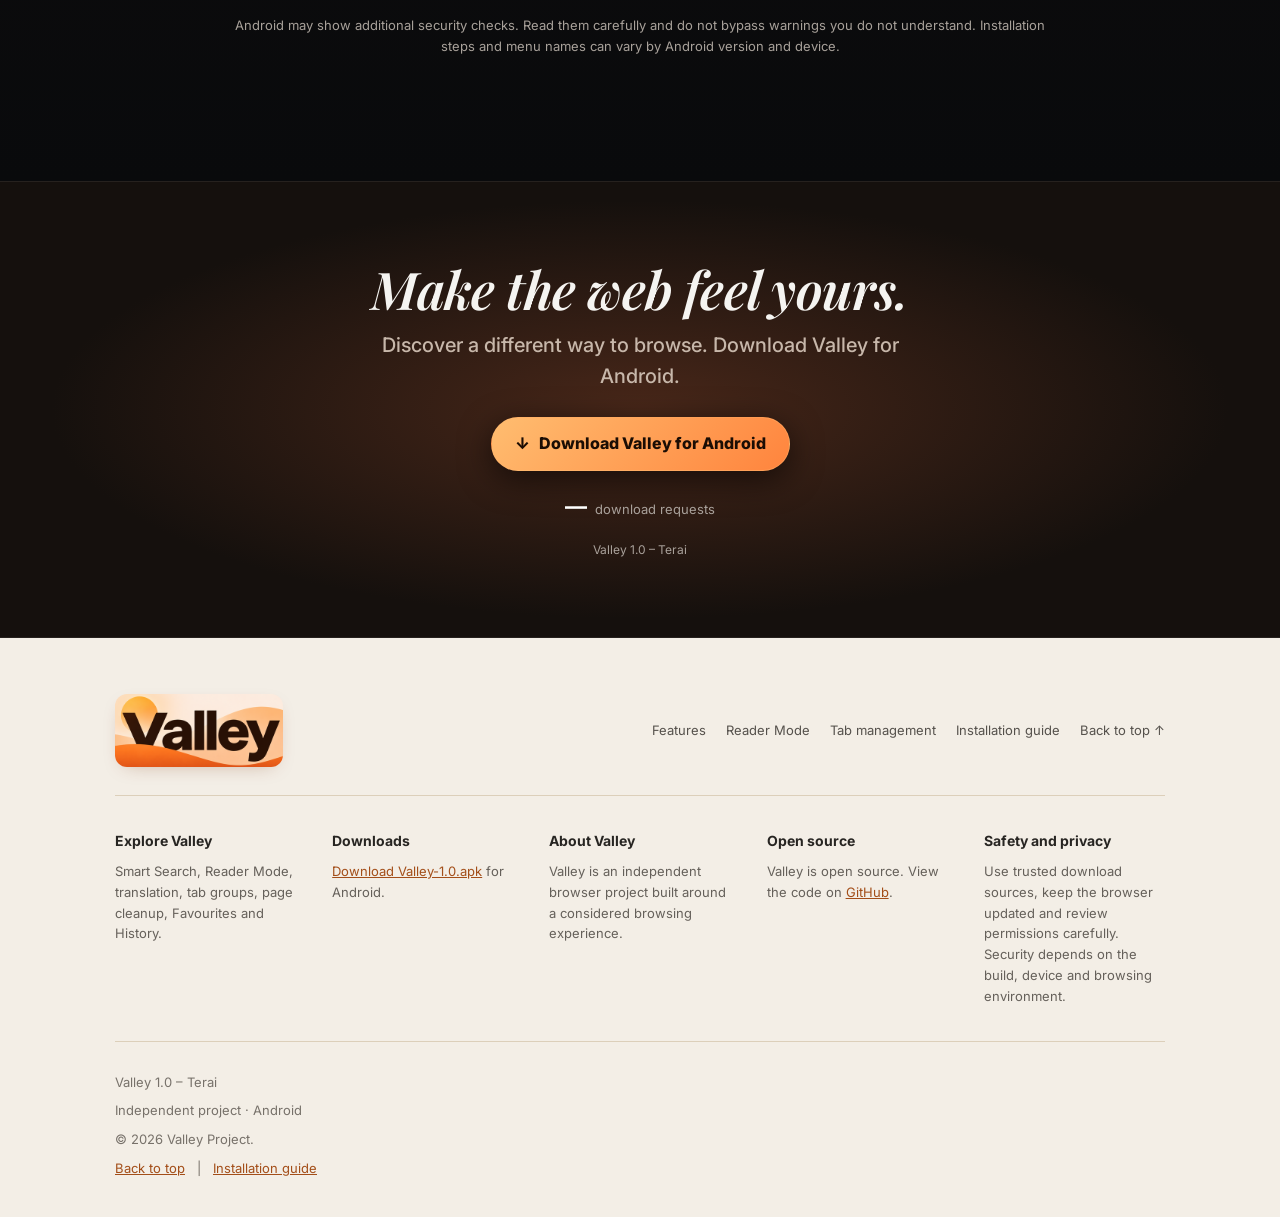
==== commit 4ce6b20d: "Add files via upload" ====
--- a/website/index.html
+++ b/website/index.html
@@ -185,6 +185,29 @@
   .nav .menu a:after{display:none}
 }
 @media(prefers-reduced-motion:reduce){.menu-mark i,.nav .menu{transition:none!important}}
+
+
+/* High-contrast navigation and compact black two-line menu mark */
+.nav .menu{color:#11100e!important}
+.nav .menu a,.nav .menu a:hover,.nav .menu a.cur{color:#11100e!important}
+.nav .menu a:after{background:#11100e}
+@media(max-width:899px){
+  .menu-btn{color:#090909!important}
+  .menu-mark{width:26px!important;height:16px!important}
+  .menu-mark i{width:26px!important;height:2.2px!important;background:#090909!important}
+  .menu-btn[aria-expanded="true"] .menu-mark i:first-child{transform:translateY(6.9px) rotate(45deg)!important}
+  .menu-btn[aria-expanded="true"] .menu-mark i:last-child{transform:translateY(-6.9px) rotate(-45deg)!important}
+  .nav .menu{
+    background:#fff4e8f7!important;
+    border-color:#2b120822!important;
+    box-shadow:0 22px 42px -22px #0008!important;
+  }
+  .nav .menu a,.nav .menu a:hover,.nav .menu a.cur{
+    color:#11100e!important;
+    border-bottom-color:#2b12081a!important;
+  }
+  .nav .menu a:after{background:#11100e!important}
+}
 
 </style><script>document.documentElement.classList.add("js")</script>
 </head>
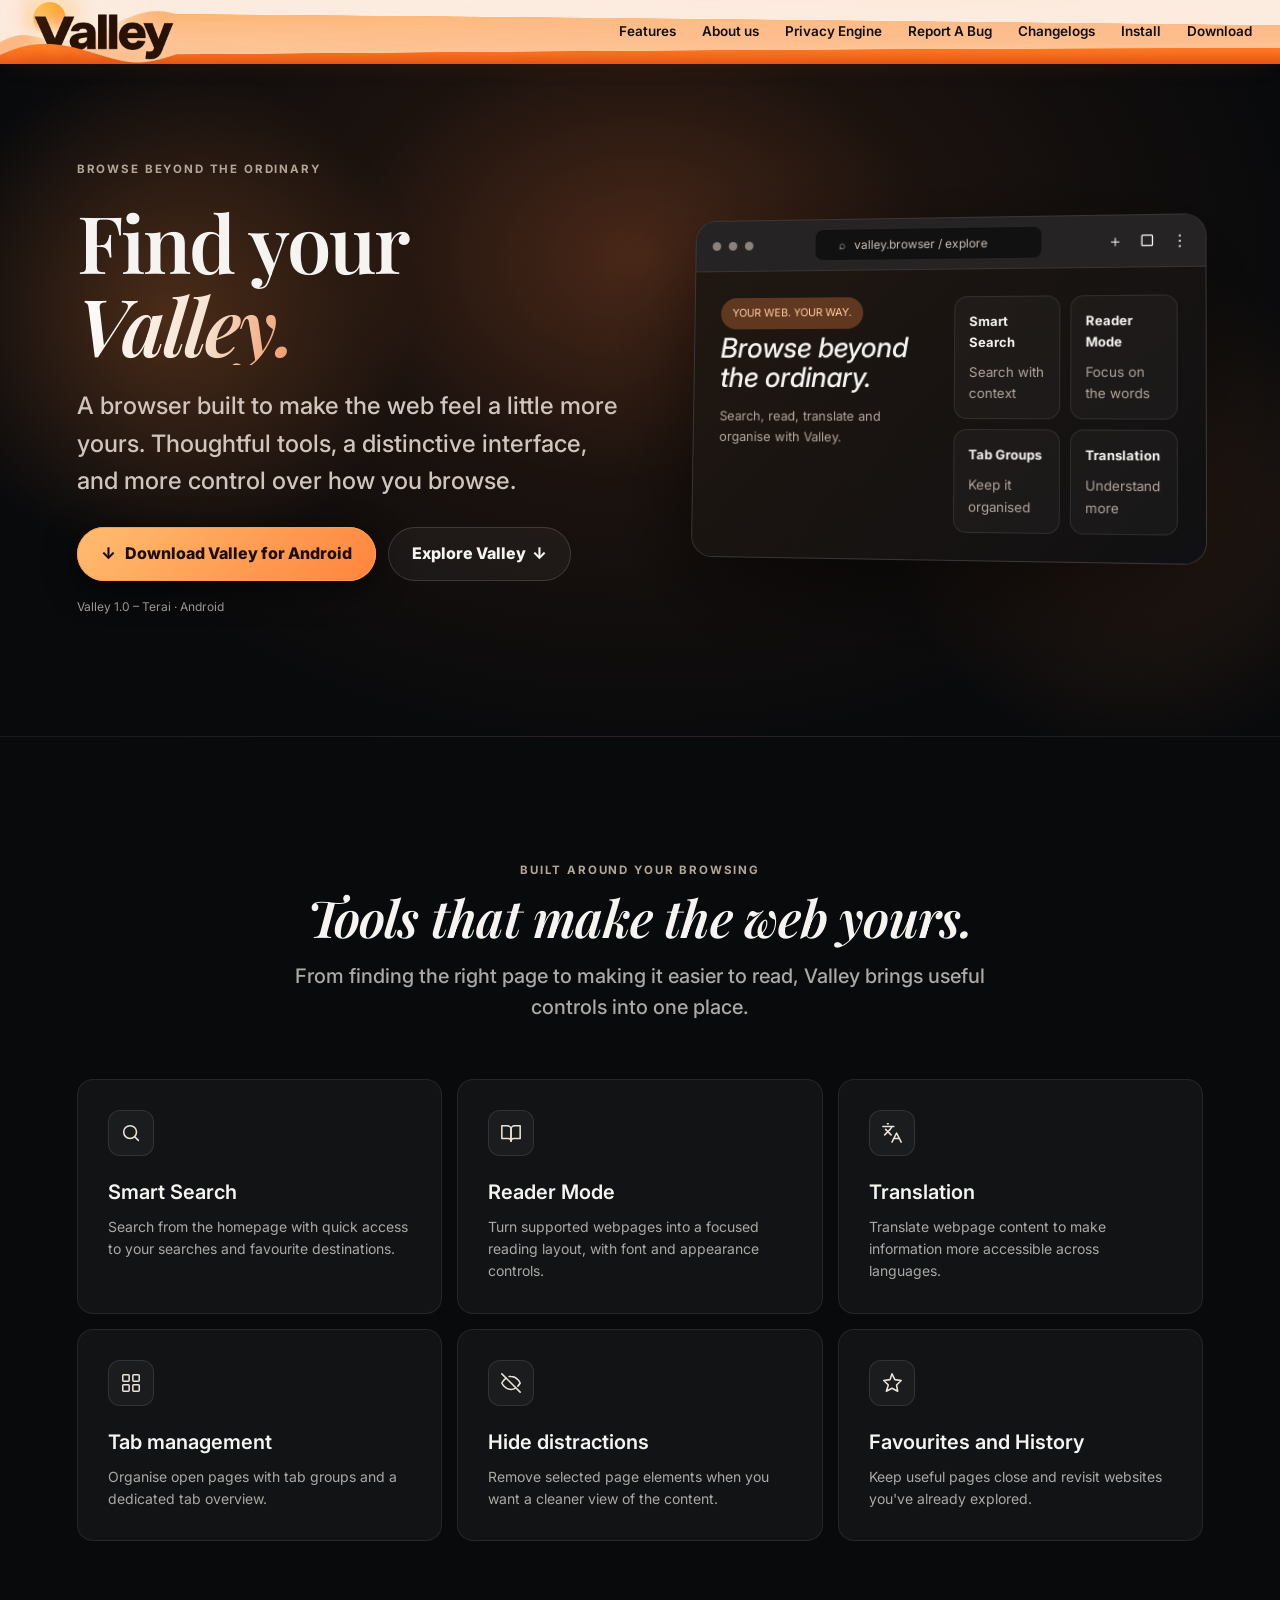
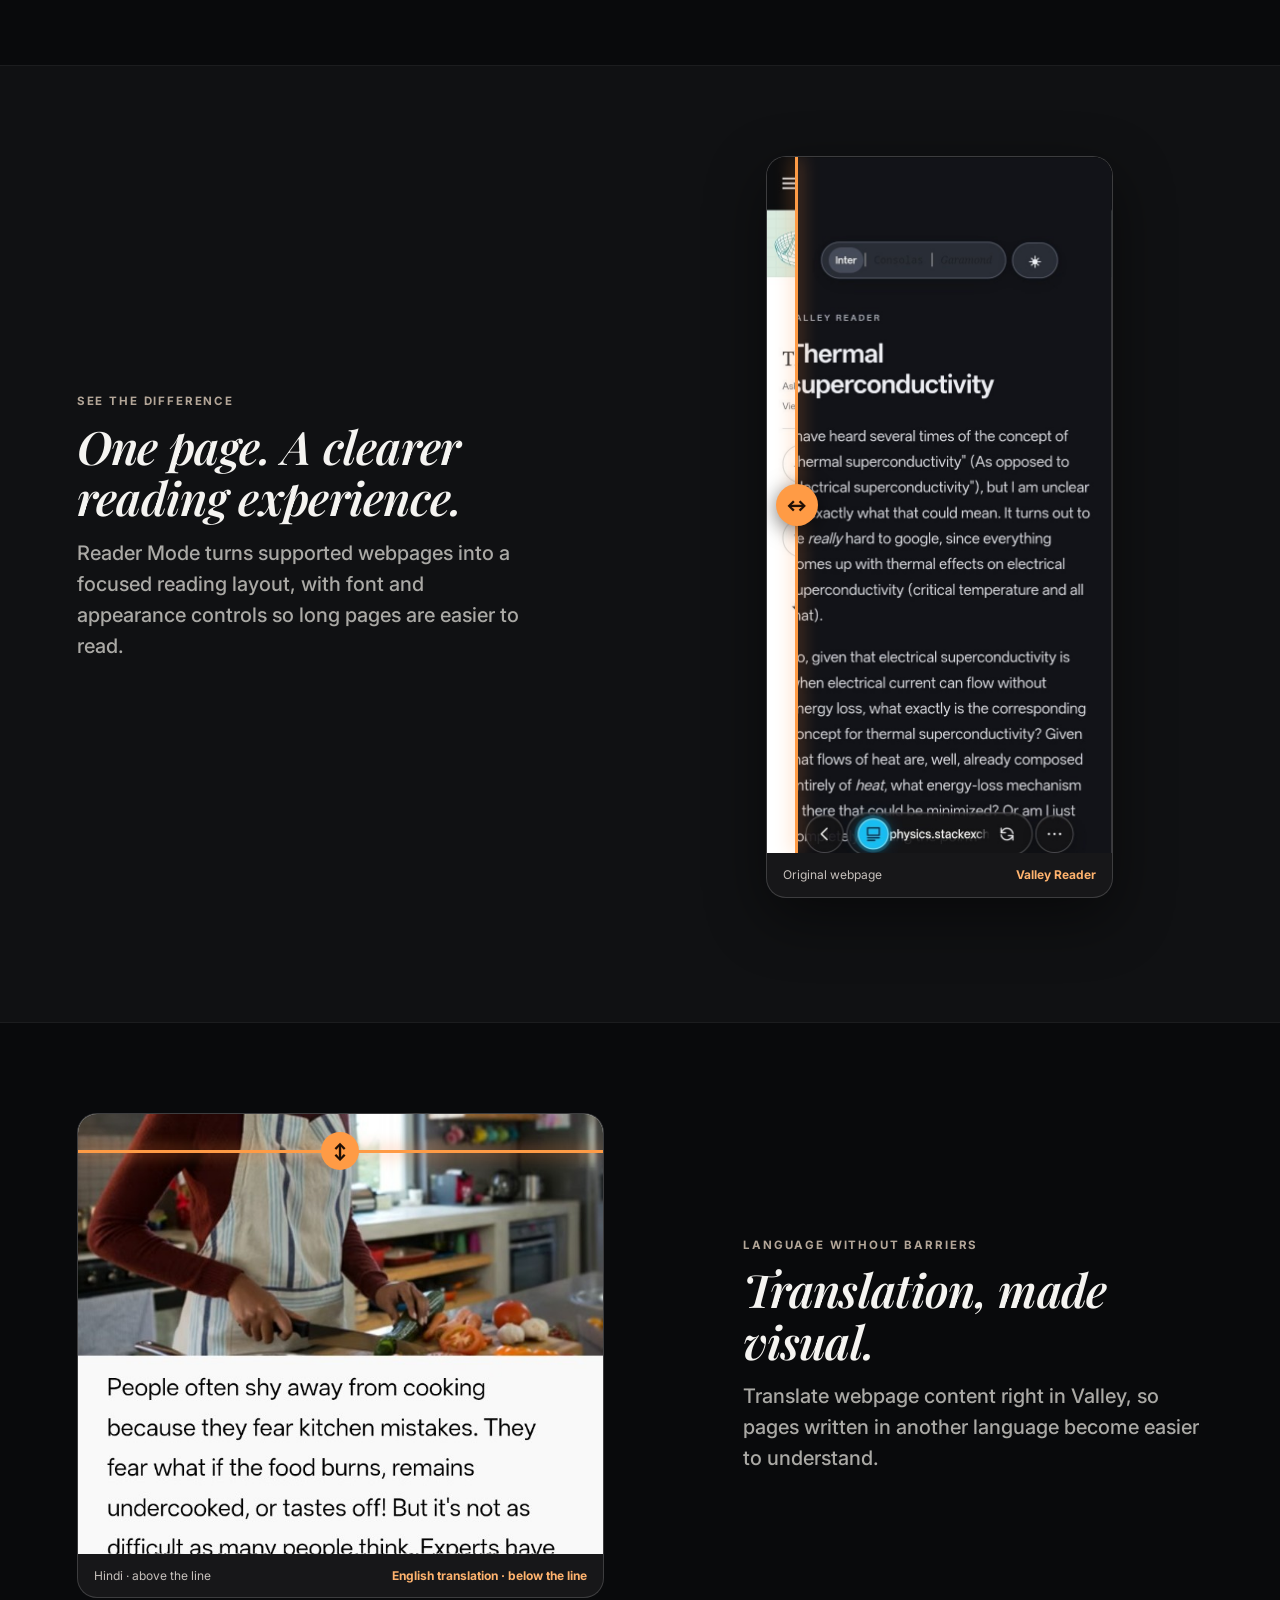
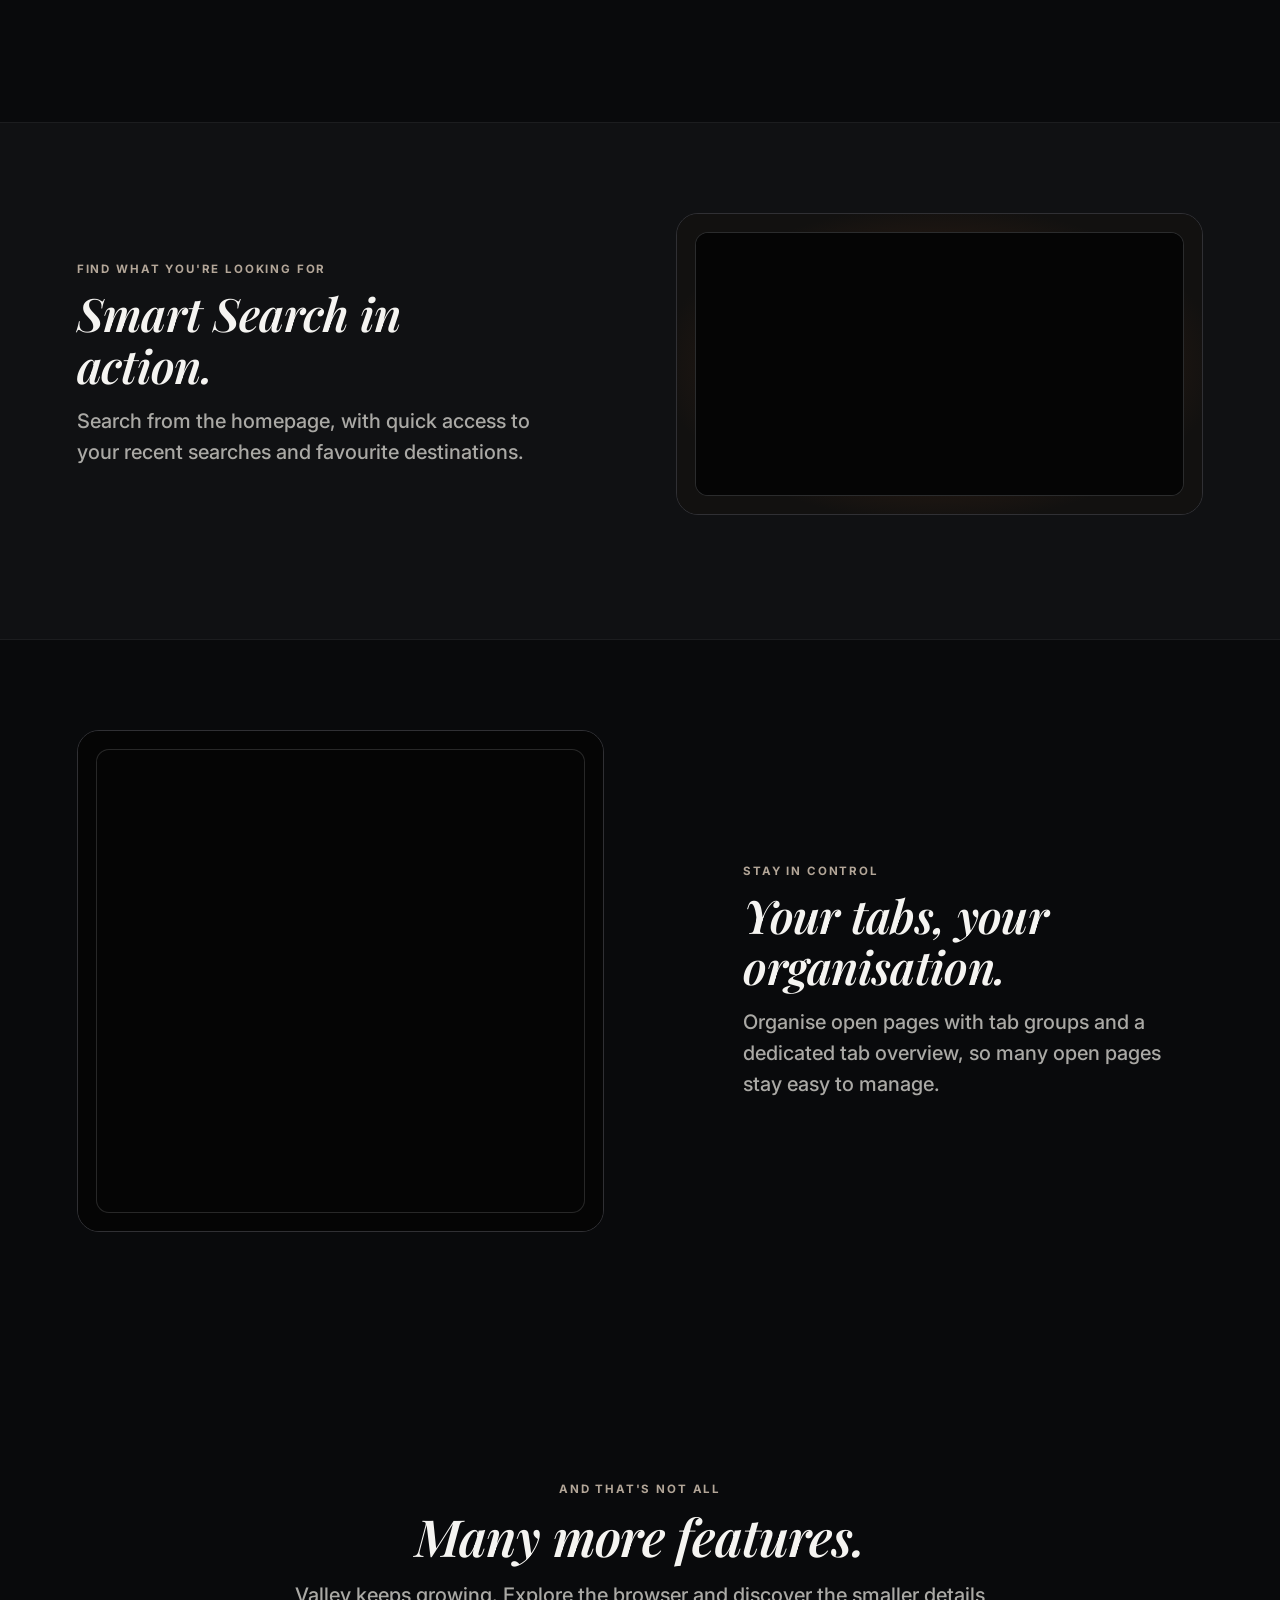
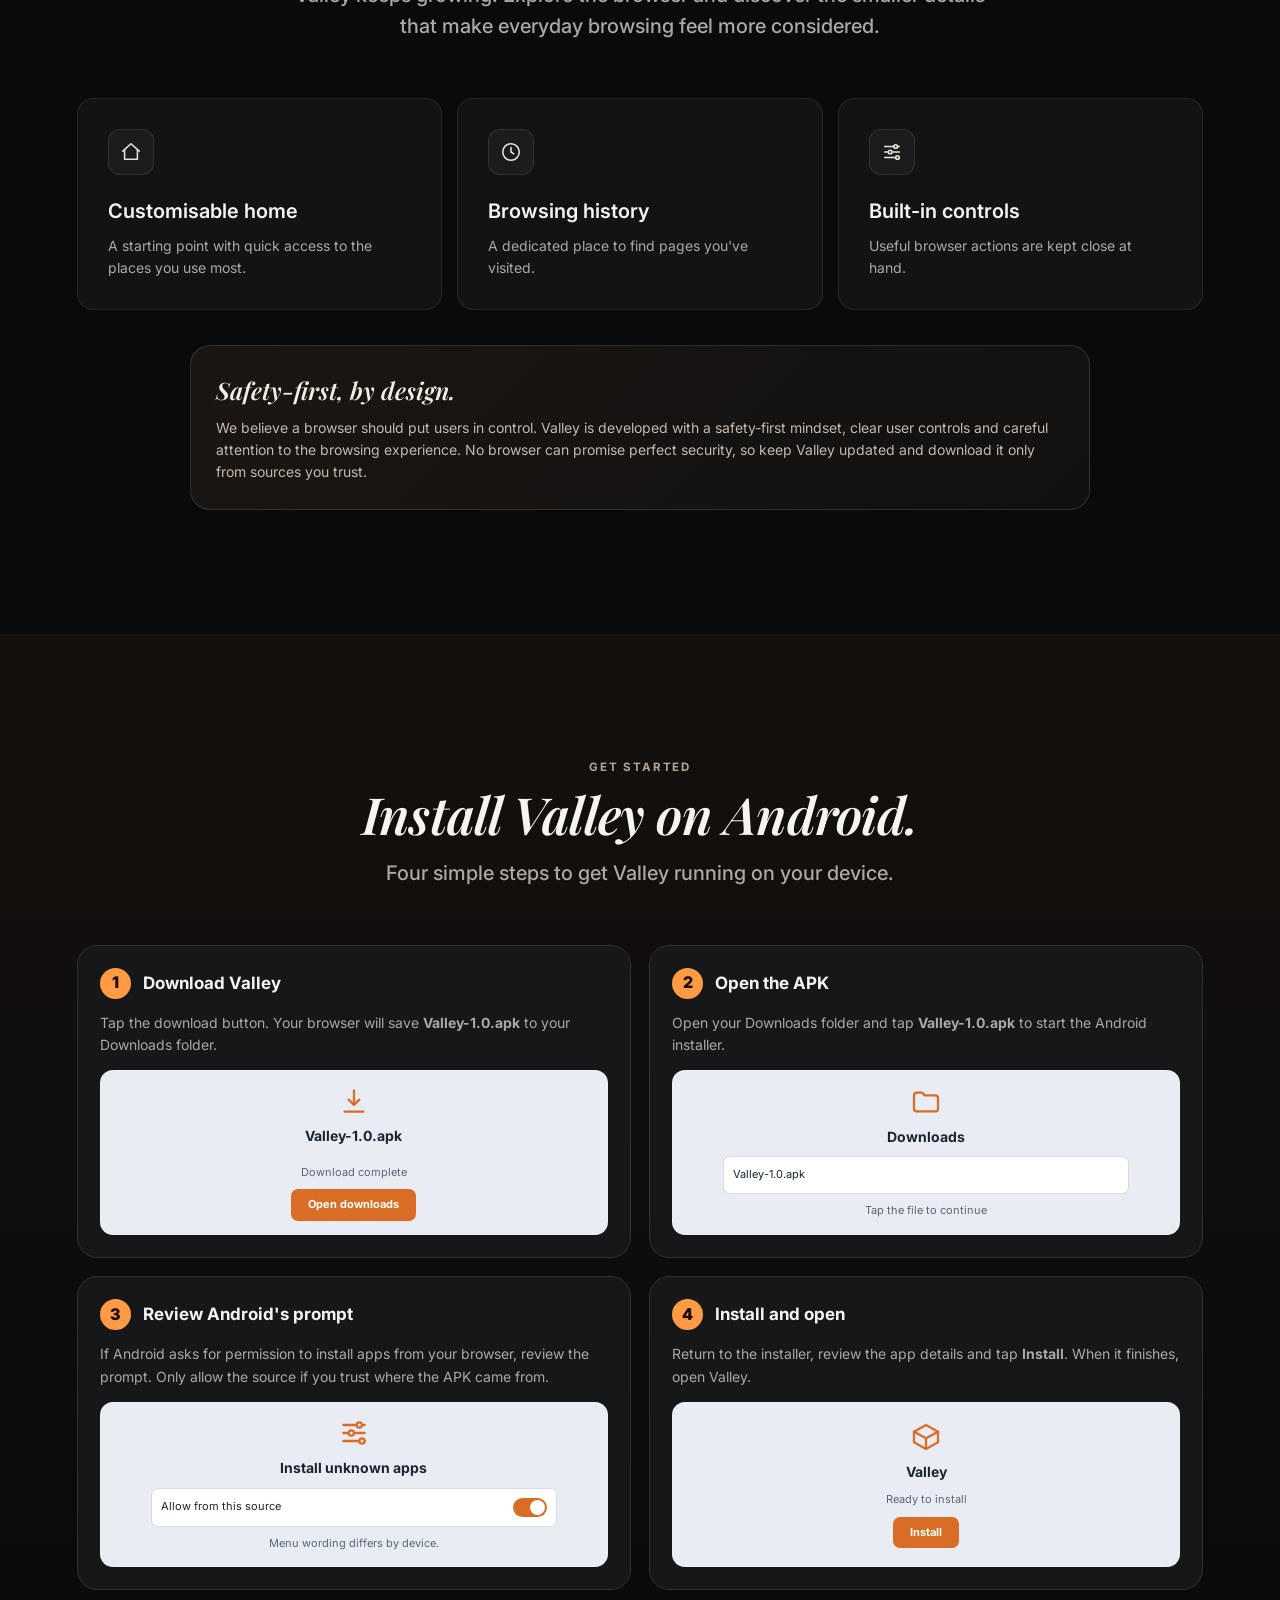
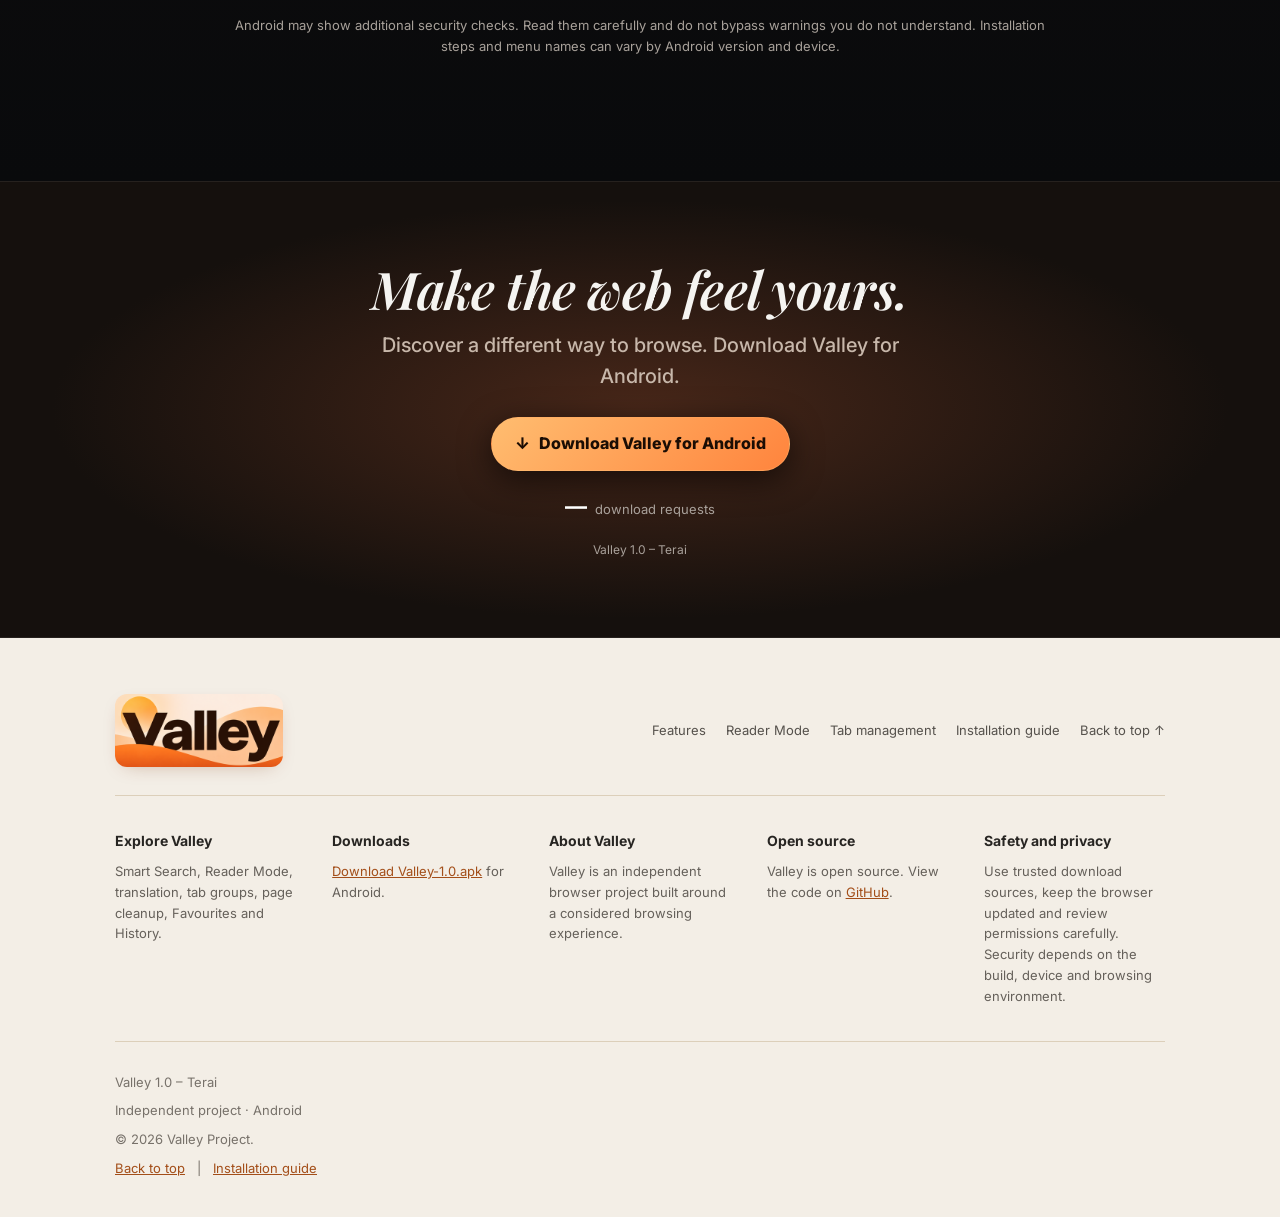
==== commit 1af47c36: "Add files via upload" ====
--- a/website/index.html
+++ b/website/index.html
@@ -210,10 +210,10 @@
 }
 
 </style><script>document.documentElement.classList.add("js")</script>
-</head>
+<link rel="stylesheet" href="assets/theme.css"><script src="assets/theme.js"></script></head>
 <body>
 <div class="top-download"><div class="nav"><a class="bn" href="#top" aria-label="Valley – back to top"></a><nav class="menu" id="site-menu" aria-label="Page contents"><a href="features.html">Features</a><a href="about.html">About us</a><a href="privacy.html">Privacy Engine</a><a href="report-a-bug.html">Report A Bug</a><a href="changelogs.html">Changelogs</a><a href="index.html#install">Install</a><a href="index.html#download">Download</a></nav><button class="menu-btn" type="button" aria-expanded="false" aria-controls="site-menu" aria-label="Open contents menu"><span class="menu-mark" aria-hidden="true"><i></i><i></i></span></button></div></div>
-<header id="top"><div class="hero">
+<header id="top"><span class="dotfield" aria-hidden="true"></span><div class="hero">
  <div class="eyebrow">Browse beyond the ordinary</div><h1><span class="ln"><i>Find your</i></span> <span class="ln"><i class="g">Valley.</i></span></h1>
  <p class="lead">A browser built to make the web feel a little more yours. Thoughtful tools, a distinctive interface, and more control over how you browse.</p>
  <div class="hero-actions"><a class="btn" href="Valley-1.0.apk" download data-valley-download>↓ &nbsp; Download Valley for Android</a><a class="btn secondary" href="#features">Explore Valley&nbsp; ↓</a></div>
@@ -250,7 +250,7 @@
  <article class="step"><div class="step-head"><span class="num">4</span><h3>Install and open</h3></div><p>Return to the installer, review the app details and tap <b>Install</b>. When it finishes, open Valley.</p><div class="phone-shot"><div class="phone-icon"><svg viewBox="0 0 24 24" fill="none" stroke="currentColor" stroke-width="1.7" stroke-linecap="round" stroke-linejoin="round" width="32" height="32"><path d="m21 8-9-5-9 5v8l9 5 9-5z"/><path d="m3 8 9 5 9-5M12 13v8"/></svg></div><strong>Valley</strong><small>Ready to install</small><span class="fake-button">Install</span></div></article>
 </div><p class="note">Android may show additional security checks. Read them carefully and do not bypass warnings you do not understand. Installation steps and menu names can vary by Android version and device.</p>
 </div></section>
-<section class="download-panel" id="download"><h2>Make the web feel yours.</h2><p>Discover a different way to browse. Download Valley for Android.</p><a class="btn" href="Valley-1.0.apk" download data-valley-download>↓ &nbsp; Download Valley for Android</a><div class="download-count" aria-live="polite"><strong id="valley-download-count">—</strong><span class="count-label">download requests</span></div><div class="status">Valley 1.0 – Terai</div></section>
+<section class="download-panel" id="download"><span class="dotfield l" aria-hidden="true"></span><h2>Make the web feel yours.</h2><p>Discover a different way to browse. Download Valley for Android.</p><a class="btn" href="Valley-1.0.apk" download data-valley-download>↓ &nbsp; Download Valley for Android</a><div class="download-count" aria-live="polite"><strong id="valley-download-count">—</strong><span class="count-label">download requests</span></div><div class="status">Valley 1.0 – Terai</div></section>
 <footer><div class="foot-top"><div class="brand" role="img" aria-label="Valley"></div><nav class="foot-links"><a href="#features">Features</a><a href="#reader">Reader Mode</a><a href="#tabs">Tab management</a><a href="#install">Installation guide</a><a href="#top">Back to top ↑</a></nav></div>
 <div class="foot-groups">
  <details><summary>Explore Valley</summary><p>Smart Search, Reader Mode, translation, tab groups, page cleanup, Favourites and History.</p></details>
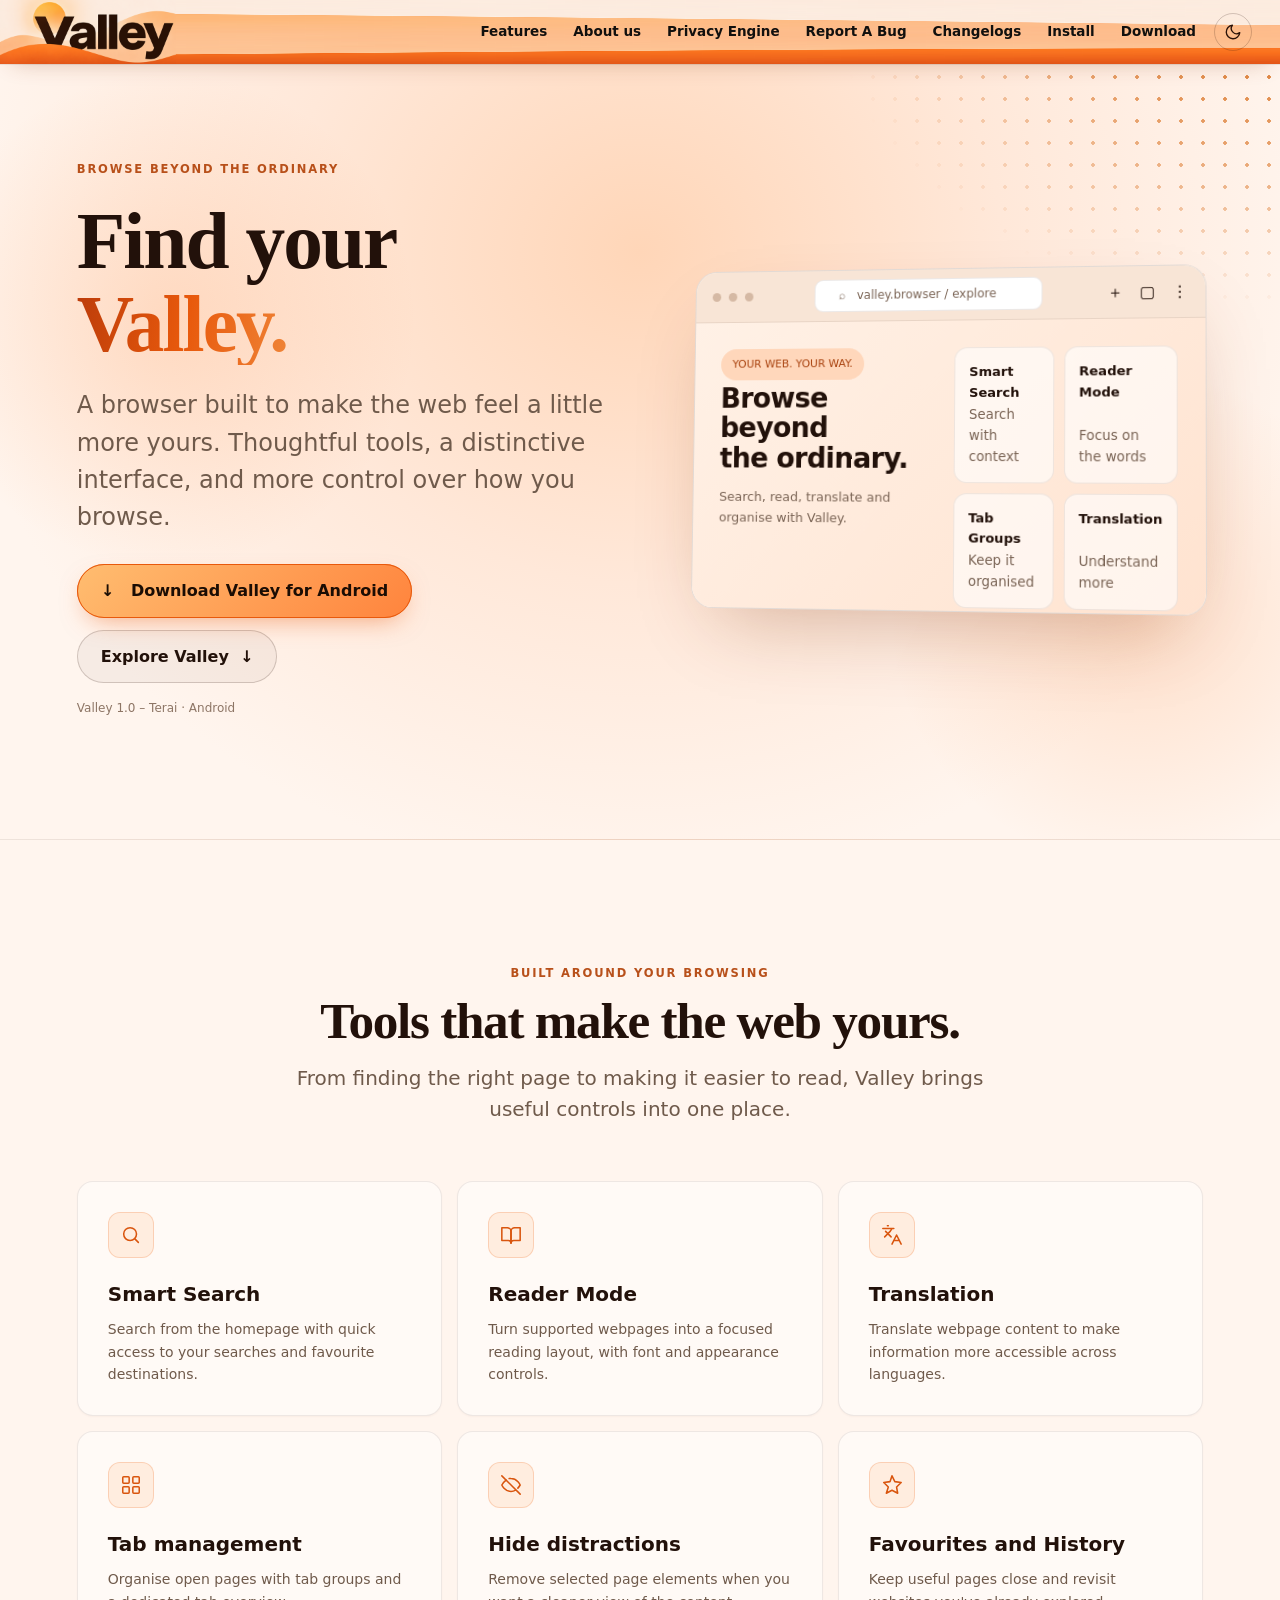
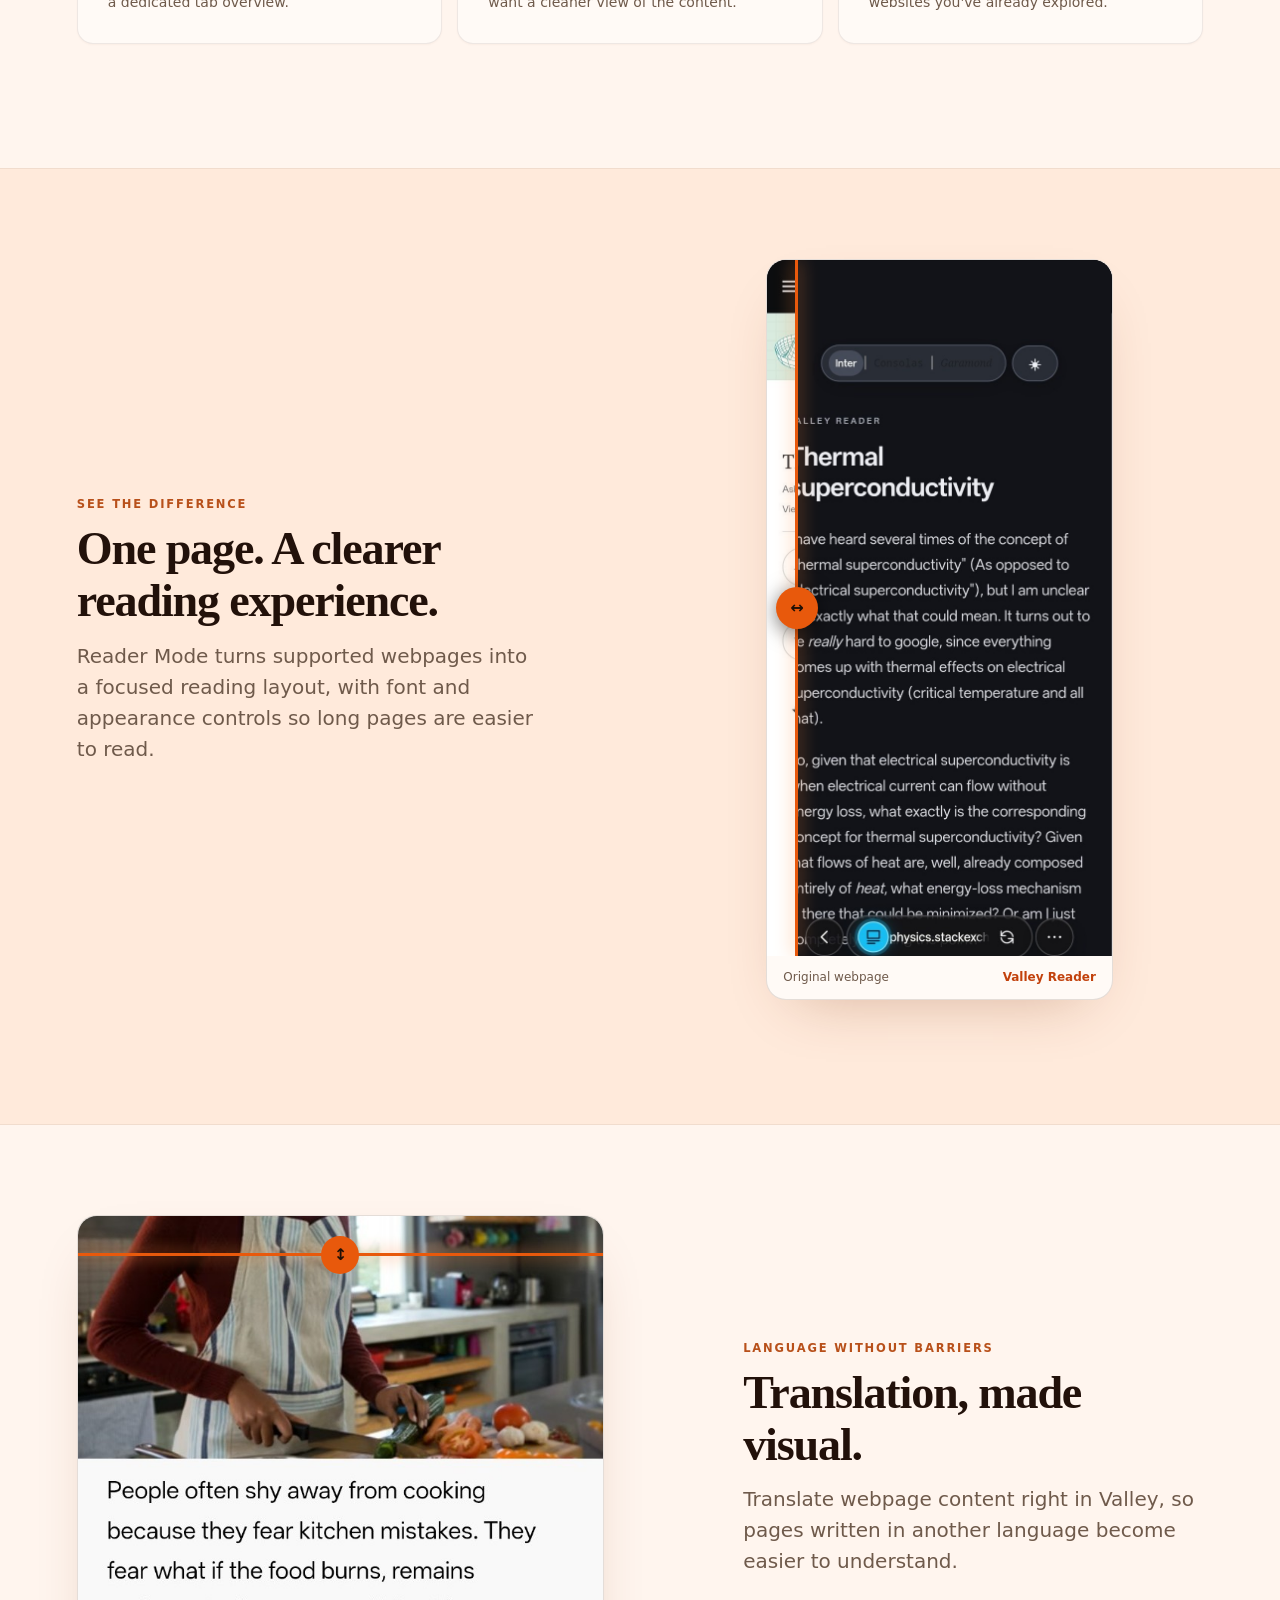
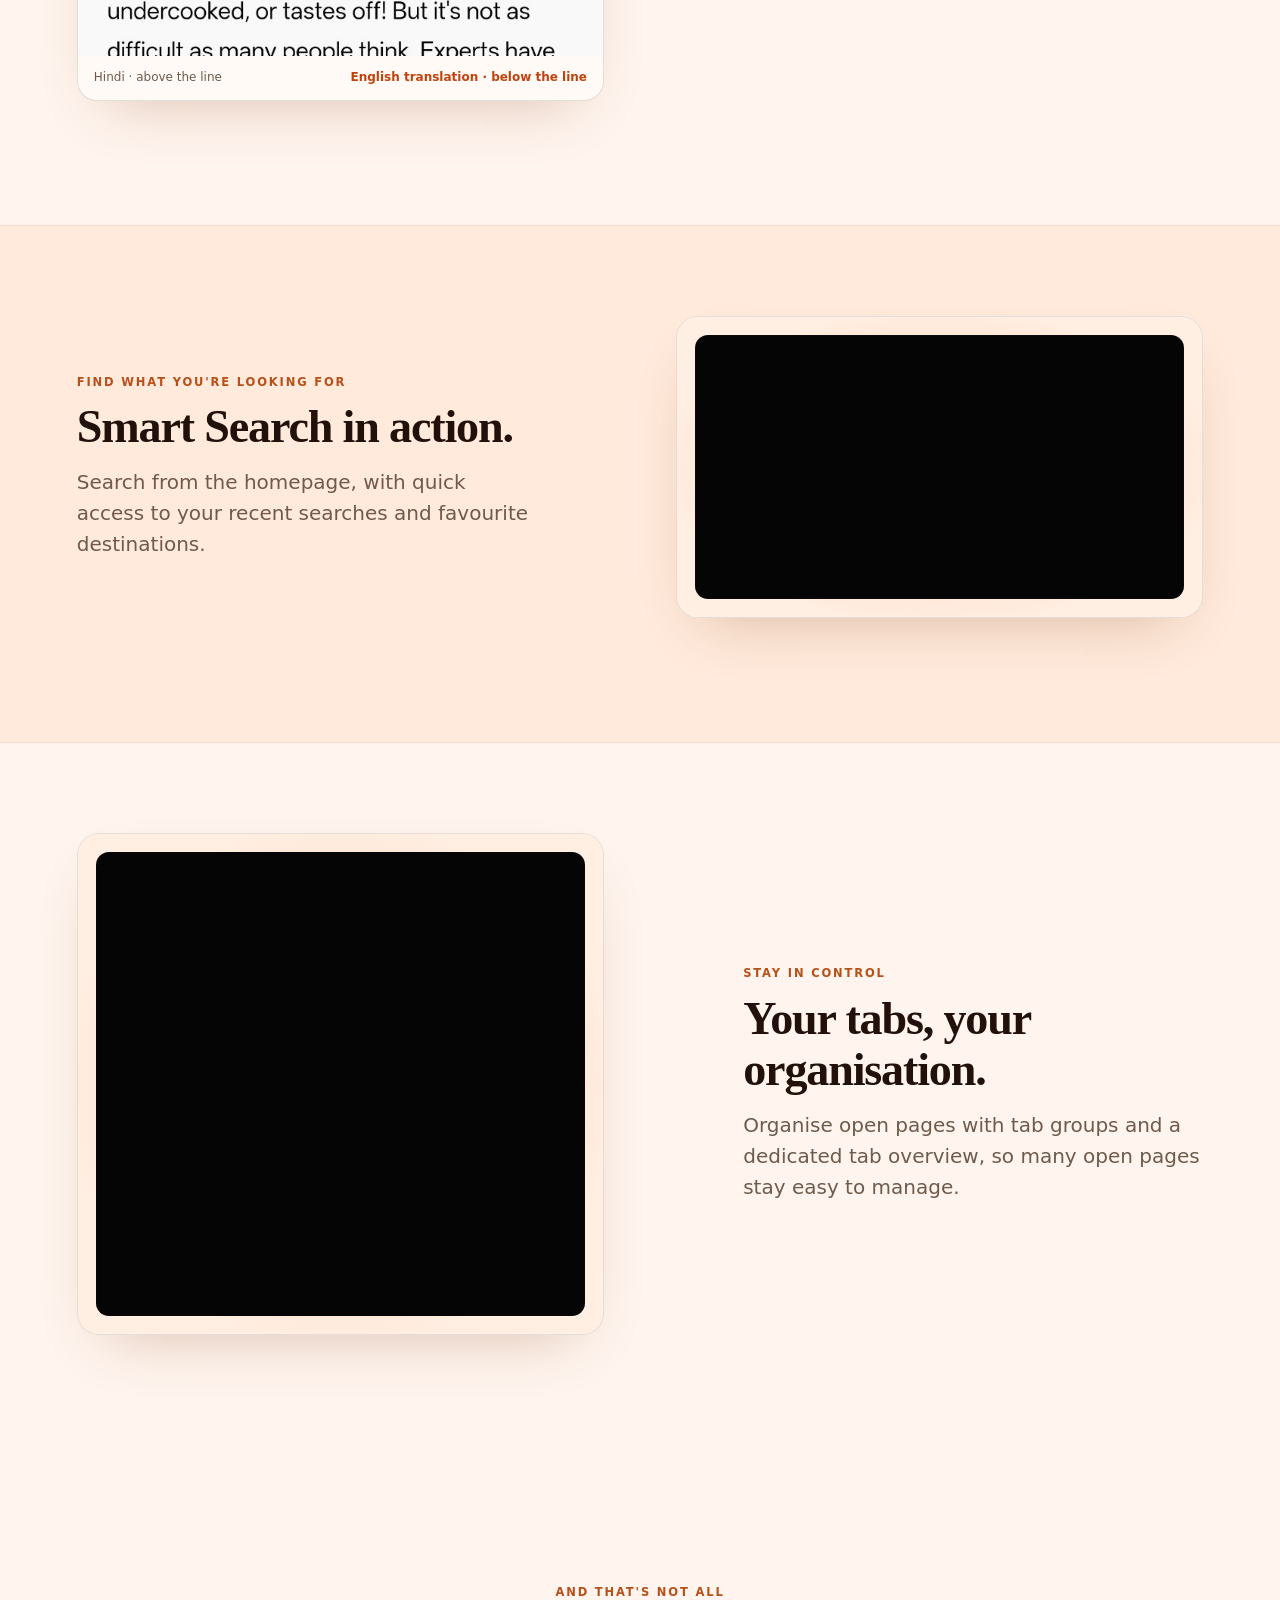
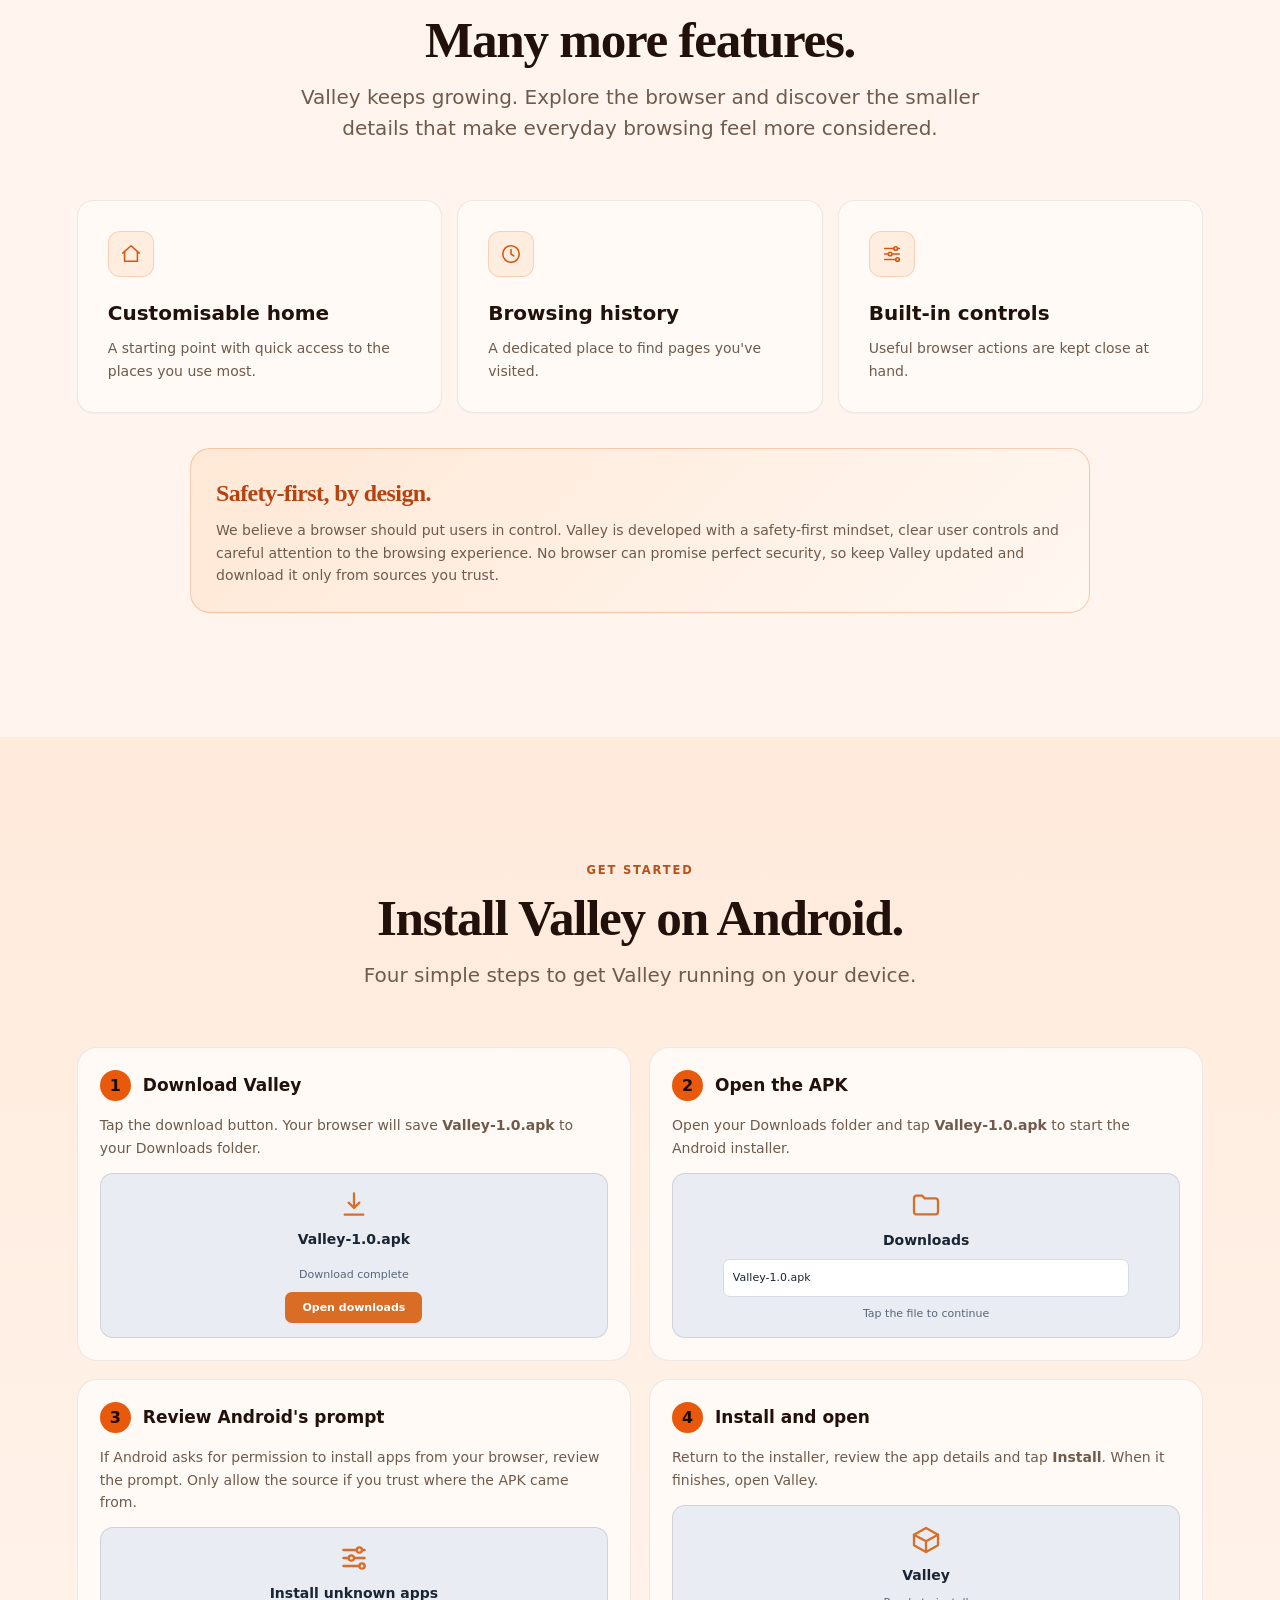
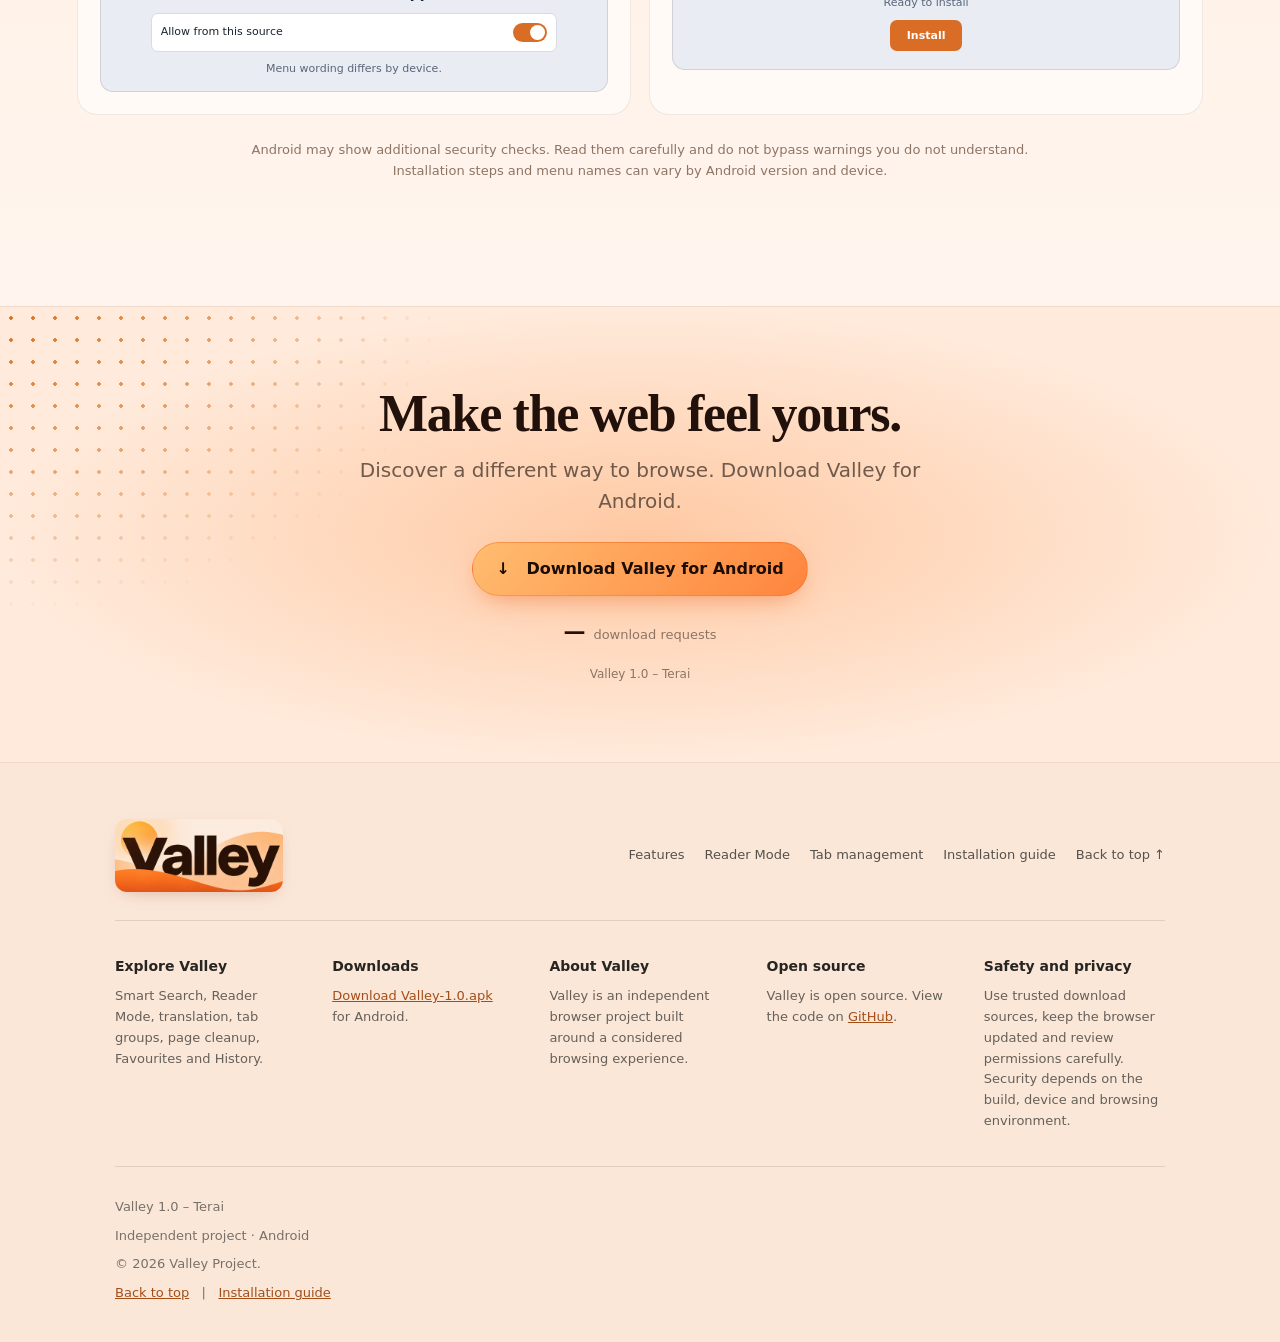
==== commit 67e44438: "Add files via upload" ====
--- a/website/index.html
+++ b/website/index.html
@@ -1,14 +1,16 @@
 <!doctype html>
 <html lang="en">
 <head>
-<meta charset="utf-8"><meta name="viewport" content="width=device-width,initial-scale=1">
-<link rel="preconnect" href="https://fonts.googleapis.com"><link rel="preconnect" href="https://fonts.gstatic.com" crossorigin><link rel="stylesheet" href="https://fonts.googleapis.com/css2?family=Inter:ital,wght@0,400;0,500;0,600;0,700;0,800;1,400;1,500;1,600;1,700&family=Playfair+Display:ital,wght@0,500;0,600;0,700;1,500;1,600&display=swap">
+<meta charset="utf-8"><link rel="preload" href="assets/fonts/BricolageGrotesque-Variable.woff2" as="font" type="font/woff2" crossorigin>
+<link rel="preload" href="assets/fonts/BricolageGrotesque-Display.woff2" as="font" type="font/woff2" crossorigin>
+<meta name="viewport" content="width=device-width,initial-scale=1">
+
 <meta name="theme-color" content="#0b0b0d">
 <meta name="description" content="Valley is a thoughtful Android browser with smart search, reader mode, translation, tab groups and more.">
 <title>Valley Browser | Browse beyond</title>
 <style>
 :root{--bg:#090a0c;--panel:#141518;--panel2:#1b1c20;--text:#f5f4f1;--muted:#aaa9a5;--line:#303034;--orange:#ff9b45;--orange2:#ff7137}
-*{box-sizing:border-box}html{scroll-behavior:smooth}body{margin:0;background:var(--bg);color:var(--text);font:16px/1.6 Inter,ui-sans-serif,system-ui,-apple-system,"Segoe UI",sans-serif}
+*{box-sizing:border-box}html{scroll-behavior:smooth}body{margin:0;background:var(--bg);color:var(--text);font:16px/1.6 "Bricolage Grotesque",Inter,ui-sans-serif,system-ui,-apple-system,"Segoe UI",sans-serif}
 a{color:inherit}.top-download{position:fixed;z-index:30;top:12px;left:50%;transform:translateX(-50%);width:min(94%,540px);display:flex;justify-content:center;pointer-events:none}.top-download a{pointer-events:auto}
 .btn{display:inline-flex;align-items:center;justify-content:center;gap:10px;text-decoration:none;border:1px solid #ffb46b66;border-radius:999px;padding:13px 23px;background:linear-gradient(135deg,#ffbd70,#ff843d);color:#1b0d04;font-weight:800;box-shadow:0 8px 32px #0009;transition:.2s}
 .btn:hover{transform:translateY(-2px);filter:brightness(1.07)}.btn.secondary{background:#ffffff0b;color:var(--text);border-color:#ffffff25;box-shadow:none}
@@ -85,7 +87,7 @@
 .nav{max-width:none;width:min(1240px,calc(100% - 56px));padding:0}@media(max-width:760px){.nav{width:calc(100% - 32px)}}
 @media(min-width:1024px){.nav{width:min(1240px,calc(100% - 96px))}header{min-height:0;padding:160px 48px 120px}}
 @media(min-width:1280px){.wrap{max-width:1240px}}
-:root{--gold:#d8b774;--gold2:#f0d9a3;--serif:"Inter",system-ui,-apple-system,"Segoe UI",Roboto,sans-serif;--tagline:"Playfair Display",Georgia,"Iowan Old Style",serif}
+:root{--gold:#d8b774;--gold2:#f0d9a3;--serif:"Bricolage Grotesque","Inter",system-ui,-apple-system,"Segoe UI",Roboto,sans-serif;--tagline:"Bricolage Grotesque Display","Bricolage Grotesque","Playfair Display",Georgia,"Iowan Old Style",serif}
 h1,.section-head h2,.download-panel h2,.feature h3,.safety h3,.nav .bn,.brand,.mock-copy h3{font-family:var(--serif);font-feature-settings:"lnum"}
 h1{font-weight:600;letter-spacing:-.025em;line-height:1.04;font-size:clamp(50px,9vw,96px)}
 h1 .g{font-style:normal;background:linear-gradient(100deg,#fff,var(--gold2) 50%,#f08a52);-webkit-background-clip:text;background-clip:text;padding:0 .2em 0 .1em;margin:0 -.2em 0 -.1em}
@@ -110,8 +112,8 @@
 .glyph{color:#e9e2d8;border-color:#ffffff1a;background:#ffffff0a}.safety{border-color:#ffffff1f;background:linear-gradient(135deg,#1a1613,#121110)}
 
 .lead,.section-head p,.download-panel p{font-family:var(--serif);font-style:normal;font-weight:500;line-height:1.55;letter-spacing:0}
-.mock-copy h3{font-family:var(--tagline);font-style:italic}
-h1,h1 i,h1 .g,.section-head h2,.download-panel h2,.safety h3{font-family:var(--tagline);font-style:italic;font-weight:600}
+.mock-copy h3{font-family:var(--tagline);font-style:normal;font-weight:800;letter-spacing:-.025em}
+h1,h1 i,h1 .g,.section-head h2,.download-panel h2,.safety h3{font-family:var(--tagline);font-style:normal;font-weight:800;letter-spacing:-.025em}
 .lead{font-size:clamp(19px,2.1vw,24px)}.section-head p,.download-panel p{font-size:clamp(17px,1.6vw,20px)}
 
 /* ===== Sunlit hillscape bar + contents menu ===== */
@@ -125,7 +127,7 @@
 .nav .menu a:after{content:"";position:absolute;left:0;right:0;bottom:1px;height:2px;border-radius:2px;background:#e8590c;transform:scaleX(0);transform-origin:left;transition:transform .35s cubic-bezier(.16,1,.3,1)}
 .nav .menu a:hover{color:#b8420f}.nav .menu a:hover:after,.nav .menu a.cur:after{transform:scaleX(1)}
 .nav .menu a.cur{color:#b8420f}
-.menu-btn{display:none;margin-left:auto;align-items:center;gap:8px;height:36px;padding:0 14px;border-radius:999px;border:1px solid #2b120833;background:#fff8f0cc;color:var(--ink);font:600 13px/1 Inter,system-ui,sans-serif;cursor:pointer}
+.menu-btn{display:none;margin-left:auto;align-items:center;gap:8px;height:36px;padding:0 14px;border-radius:999px;border:1px solid #2b120833;background:#fff8f0cc;color:var(--ink);font:600 13px/1 "Bricolage Grotesque",Inter,system-ui,sans-serif;cursor:pointer}
 .menu-btn:hover{background:#fff}
 .nav .btn{display:none}
 .brand{width:168px;aspect-ratio:1180/510;border-radius:12px;background:var(--logo) center/100% 100% no-repeat;font-size:0;box-shadow:0 6px 20px -10px #7a2f0a66}
@@ -146,14 +148,14 @@
 
 /* Typography aligned with the main Valley page */
 :root{
-  --serif:"Inter",system-ui,-apple-system,"Segoe UI",Roboto,sans-serif;
-  --tagline:"Playfair Display",Georgia,"Iowan Old Style",serif;
-}
-body{font-family:"Inter",system-ui,-apple-system,"Segoe UI",Roboto,sans-serif}
+  --serif:"Bricolage Grotesque","Inter",system-ui,-apple-system,"Segoe UI",Roboto,sans-serif;
+  --tagline:"Bricolage Grotesque Display","Bricolage Grotesque","Playfair Display",Georgia,"Iowan Old Style",serif;
+}
+body{font-family:"Bricolage Grotesque","Inter",system-ui,-apple-system,"Segoe UI",Roboto,sans-serif}
 h1,.section-head h2,.download-panel h2,.feature h3,.safety h3,
 .nav .bn,.brand,.mock-copy h3{font-family:var(--serif);font-feature-settings:"lnum"}
 h1,h1 i,h1 .g,.section-head h2,.download-panel h2,.safety h3{
-  font-family:var(--tagline);font-style:italic;font-weight:600
+  font-family:var(--tagline);font-style:normal;font-weight:800;letter-spacing:-.025em
 }
 button,input,select,textarea{font:inherit}
 
--- a/website/assets/theme.css
+++ b/website/assets/theme.css
@@ -0,0 +1,193 @@
+/* =====================================================================
+   Valley · theme layer (dark + light) and dotted pattern
+   Loaded after each page's own <style>, so it can restyle every page.
+   data-theme="dark" | "light" is set on <html> by theme.js
+   ===================================================================== */
+
+/* ---------- dotted pattern (shared) ---------- */
+.dotfield{
+  --dot-gap:22px;
+  position:absolute;top:0;right:0;z-index:0;pointer-events:none;
+  width:min(58vw,600px);height:min(44vw,420px);
+  background-image:radial-gradient(circle,var(--dot) 1.55px,transparent 2.1px);
+  background-size:var(--dot-gap) var(--dot-gap);
+  background-position:right top;
+  -webkit-mask-image:radial-gradient(ellipse 100% 100% at 100% 0,#000 0,rgba(0,0,0,.62) 36%,transparent 74%);
+          mask-image:radial-gradient(ellipse 100% 100% at 100% 0,#000 0,rgba(0,0,0,.62) 36%,transparent 74%);
+}
+.dotfield.l{right:auto;left:0;background-position:left top;
+  -webkit-mask-image:radial-gradient(ellipse 100% 100% at 0 0,#000 0,rgba(0,0,0,.62) 36%,transparent 74%);
+          mask-image:radial-gradient(ellipse 100% 100% at 0 0,#000 0,rgba(0,0,0,.62) 36%,transparent 74%)}
+.page-hero,.download-panel{position:relative;overflow:hidden}
+.page-hero>.wrap,.download-panel>*:not(.dotfield){position:relative;z-index:1}
+@media(max-width:760px){.dotfield{width:78vw;height:300px;--dot-gap:19px}}
+
+/* =====================================================================
+   DARK  (photo logo)
+   ===================================================================== */
+html[data-theme="dark"]{
+  color-scheme:dark;
+  --bg:#0c0706;--panel:#150d0a;--panel2:#1b110d;--text:#f7efe6;--muted:#b5a79a;--line:#2e1f18;
+  --orange:#ff9b45;--orange2:#ff7137;--dot:#f09a55;
+  --logo:url(assets/logo-dark.jpg);
+}
+html[data-theme="dark"] body{background:var(--bg);color:var(--text)}
+
+/* top bar: dark surface, the photo is the logo */
+html[data-theme="dark"] .top-download{
+  background-color:#0c0706f2;background-image:none;
+  -webkit-backdrop-filter:saturate(1.4) blur(16px);backdrop-filter:saturate(1.4) blur(16px);
+  box-shadow:0 1px 0 #ffffff14,0 10px 30px -14px #000c}
+html[data-theme="dark"] .top-download:after{content:"";position:absolute;left:0;right:0;bottom:0;height:1px;
+  background:linear-gradient(90deg,transparent,#ff8a3d55 30%,#ff8a3d55 70%,transparent)}
+html[data-theme="dark"] .nav .bn{
+  height:calc(var(--h) - 16px);width:calc((var(--h) - 16px)*2.3137);margin:8px 0;
+  border-radius:9px;box-shadow:0 0 0 1px #ffffff1a,0 6px 20px -8px #ff6a1f66}
+html[data-theme="dark"] .brand{border-radius:12px;box-shadow:0 0 0 1px #ffffff1f,0 10px 30px -12px #ff6a1f88}
+html[data-theme="dark"] .nav .menu,
+html[data-theme="dark"] .nav .menu a,
+html[data-theme="dark"] .nav .menu a:hover,
+html[data-theme="dark"] .nav .menu a.cur{color:#f3ebe1!important}
+html[data-theme="dark"] .nav .menu a:hover,
+html[data-theme="dark"] .nav .menu a.cur{color:#ffb070!important}
+html[data-theme="dark"] .nav .menu a:after{background:#ff9b45!important}
+html[data-theme="dark"] .menu-btn,html[data-theme="dark"] .menu-btn:hover{color:#f3ebe1!important}
+html[data-theme="dark"] .menu-mark i{background:#f3ebe1!important}
+@media(max-width:899px){
+  html[data-theme="dark"] .nav .menu{background:#100907f5!important;border-color:#ffffff1c!important;box-shadow:0 22px 42px -22px #000!important}
+  html[data-theme="dark"] .nav .menu a,
+  html[data-theme="dark"] .nav .menu a:hover,
+  html[data-theme="dark"] .nav .menu a.cur{border-bottom-color:#ffffff14!important}
+  html[data-theme="dark"] .menu-btn:hover,html[data-theme="dark"] .menu-btn:active{background:#ffffff0f}
+}
+
+/* warm the dark surfaces to match the logo */
+html[data-theme="dark"] header,
+html[data-theme="dark"] .page-hero{background:radial-gradient(ellipse at 50% 30%,#4a2412 0,#1c0f0a 38%,#0c0706 76%)}
+html[data-theme="dark"] .feature,
+html[data-theme="dark"] .info-card{background:#130b08;border-color:#ffffff14}
+html[data-theme="dark"] .feature:hover{background:#1a100c}
+html[data-theme="dark"] .showcase{background:#100908}
+html[data-theme="dark"] .show,
+html[data-theme="dark"] .video-card,
+html[data-theme="dark"] .translation,
+html[data-theme="dark"] .compare-wrap{background:#150d0a}
+html[data-theme="dark"] .step,
+html[data-theme="dark"] .flow-step{background:#140c09}
+html[data-theme="dark"] .tutorial{background:linear-gradient(180deg,#160d09,#0c0706)}
+html[data-theme="dark"] .download-panel{background:radial-gradient(ellipse at center,#4a2412,#150c08 66%)}
+html[data-theme="dark"] .browser-top{background:#211613}
+html[data-theme="dark"] .address{background:#0e0806}
+
+/* footer follows the theme */
+html[data-theme="dark"] footer{background:#0a0605;color:#f3ebe1;border-top:1px solid #ffffff12}
+html[data-theme="dark"] footer .foot-top,
+html[data-theme="dark"] footer .foot-groups,
+html[data-theme="dark"] footer .foot-groups details{border-color:#ffffff14}
+html[data-theme="dark"] .foot-links{color:#b9a99b}
+html[data-theme="dark"] .foot-links a:hover{color:#ffb070}
+html[data-theme="dark"] .foot-groups summary{color:#f3ebe1}
+html[data-theme="dark"] .foot-groups p{color:#a89a8d}
+html[data-theme="dark"] .foot-meta{color:#8d7f73}
+html[data-theme="dark"] .foot-groups a,html[data-theme="dark"] .foot-meta a{color:#ff9b45}
+
+/* =====================================================================
+   LIGHT  (current logo)
+   ===================================================================== */
+html[data-theme="light"]{
+  color-scheme:light;
+  --bg:#fff5ee;--panel:#fffaf6;--panel2:#fff0e5;--text:#22110a;--muted:#6f5a4b;--line:#ecd6c6;
+  --orange:#e8590c;--orange2:#d9480f;--dot:#d9701f;
+}
+html[data-theme="light"] body{background:var(--bg);color:var(--text)}
+html[data-theme="light"] ::selection{background:#ffb27a99}
+
+html[data-theme="light"] header,
+html[data-theme="light"] .page-hero{
+  background:radial-gradient(ellipse at 50% 30%,#ffd6b8 0,#ffe8d9 40%,#fff5ee 76%);
+  border-bottom:1px solid #2b120814}
+html[data-theme="light"] header:before,
+html[data-theme="light"] header:after{background:radial-gradient(circle,#ff8a3d33,#0000 65%)}
+html[data-theme="light"] .eyebrow{color:#b8501a}
+html[data-theme="light"] h1 .g{background:linear-gradient(100deg,#b93a0a,#e8590c 50%,#f08a3d);-webkit-background-clip:text;background-clip:text}
+html[data-theme="light"] .lead,
+html[data-theme="light"] .page-hero p{color:#6f5a4b}
+html[data-theme="light"] .status{color:#8d7565}
+
+html[data-theme="light"] .btn{box-shadow:0 10px 26px -10px #e8590c88;border-color:#e8590c55}
+html[data-theme="light"] .btn.secondary{background:#2b12080a;color:var(--text);border-color:#2b120830;box-shadow:none}
+
+/* mock browser */
+html[data-theme="light"] .browser{border-color:#2b120822;background:#fffaf6ee;box-shadow:0 34px 80px -30px #7a2f0a55}
+html[data-theme="light"] .browser-top{background:#f8e5d6;border-bottom-color:#2b120814}
+html[data-theme="light"] .dot{background:#d5b9a4}
+html[data-theme="light"] .address{background:#fff;border-color:#2b120818;color:#7a6455}
+html[data-theme="light"] .browser-body{background:linear-gradient(135deg,#fff1e6,#ffe3d0)}
+html[data-theme="light"] .mock-copy p,
+html[data-theme="light"] .mock-card small{color:#7a6455}
+html[data-theme="light"] .mock-pill{background:#ffd7bb;color:#a8410d}
+html[data-theme="light"] .mock-card{border-color:#2b120814;background:#ffffff99}
+html[data-theme="light"] .mock-card.on{border-color:#e8590c99;background:#ff9b4528}
+
+/* cards and sections */
+html[data-theme="light"] .feature,
+html[data-theme="light"] .info-card{background:#fffaf6;border-color:#2b120814;box-shadow:0 1px 2px #7a2f0a0a}
+html[data-theme="light"] .feature:hover{background:#fff;border-color:#e8590c66}
+html[data-theme="light"] .feature:before{background:radial-gradient(280px circle at var(--mx,50%) var(--my,0),#ff9b4533,#0000)}
+html[data-theme="light"] .glyph{color:#d9560f;border-color:#e8590c33;background:#ff9b4520}
+html[data-theme="light"] .showcase{background:#ffeadb;border-block-color:#2b120810}
+html[data-theme="light"] .show,
+html[data-theme="light"] .video-card,
+html[data-theme="light"] .translation,
+html[data-theme="light"] .compare-wrap{background:#fffaf6;border-color:#2b120820;box-shadow:0 24px 60px -30px #7a2f0a55}
+html[data-theme="light"] .video-view{background:radial-gradient(ellipse,#ffcfae,#ffeee2 75%)}
+html[data-theme="light"] .video-view .media-frame{border-color:#2b120822}
+html[data-theme="light"] .compare-labels{color:#6f5a4b}
+html[data-theme="light"] .compare-labels b{color:#c2410c}
+html[data-theme="light"] .tutorial{background:linear-gradient(180deg,#ffeadb,#fff5ee)}
+html[data-theme="light"] .step,
+html[data-theme="light"] .flow-step{background:#fffaf6;border-color:#2b120814}
+html[data-theme="light"] .phone-shot{border-color:#2b120820}
+html[data-theme="light"] .safety,
+html[data-theme="light"] .caveat{border-color:#e8590c44;background:linear-gradient(135deg,#ffe8d6,#fff7f1);color:#6f5a4b}
+html[data-theme="light"] .safety h3{color:#b8420f}
+html[data-theme="light"] .safety p{color:#6f5a4b}
+html[data-theme="light"] .caveat b{color:#b8420f}
+html[data-theme="light"] .tag{border-color:#e8590c55;color:#b8420f}
+html[data-theme="light"] .note{color:#8d7565}
+html[data-theme="light"] .download-panel{background:radial-gradient(ellipse at center,#ffc9a3,#ffeadb 70%);border-block-color:#2b120814}
+html[data-theme="light"] .download-panel p,
+html[data-theme="light"] .download-count{color:#6f5a4b}
+html[data-theme="light"] .download-count strong{color:#22110a}
+html[data-theme="light"] .download-count .count-label{color:#8d7565}
+html[data-theme="light"] footer{background:#fbe7d8;color:#22110a}
+html[data-theme="light"] footer .foot-top,
+html[data-theme="light"] footer .foot-groups,
+html[data-theme="light"] footer .foot-groups details{border-color:#2b12081f}
+html[data-theme="light"] .page-footer{color:#8d7565;border-top-color:#2b120814}
+html[data-theme="light"] .page-footer a{color:#b8420f}
+
+/* =====================================================================
+   Theme toggle button (injected by theme.js into .nav)
+   ===================================================================== */
+.theme-toggle{
+  flex:none;width:38px;height:38px;margin-left:18px;border-radius:50%;cursor:pointer;
+  display:inline-grid;place-items:center;padding:0;
+  border:1px solid currentColor;background:transparent;
+  transition:transform .3s cubic-bezier(.3,1.5,.5,1),background .25s,border-color .25s,color .25s;
+  -webkit-tap-highlight-color:transparent}
+.theme-toggle svg{width:18px;height:18px;display:block}
+.theme-toggle:active{transform:scale(.9)}
+.theme-toggle .i-sun{display:none}
+html[data-theme="dark"] .theme-toggle{color:#f3ebe1;border-color:#ffffff30}
+html[data-theme="dark"] .theme-toggle:hover{border-color:#ff9b45;color:#ffb070;background:#ff9b4514}
+html[data-theme="dark"] .theme-toggle .i-sun{display:block}
+html[data-theme="dark"] .theme-toggle .i-moon{display:none}
+html[data-theme="light"] .theme-toggle{color:#2b1208;border-color:#2b120833}
+html[data-theme="light"] .theme-toggle:hover{border-color:#e8590c;color:#b8420f;background:#ff9b4518}
+@media(max-width:899px){.theme-toggle{margin-left:6px}}
+
+/* smooth colour change when switching */
+html.theme-anim,html.theme-anim *,html.theme-anim *:before,html.theme-anim *:after{
+  transition:background-color .35s ease,border-color .35s ease,color .35s ease,box-shadow .35s ease!important}
+@media(prefers-reduced-motion:reduce){html.theme-anim,html.theme-anim *{transition:none!important}}
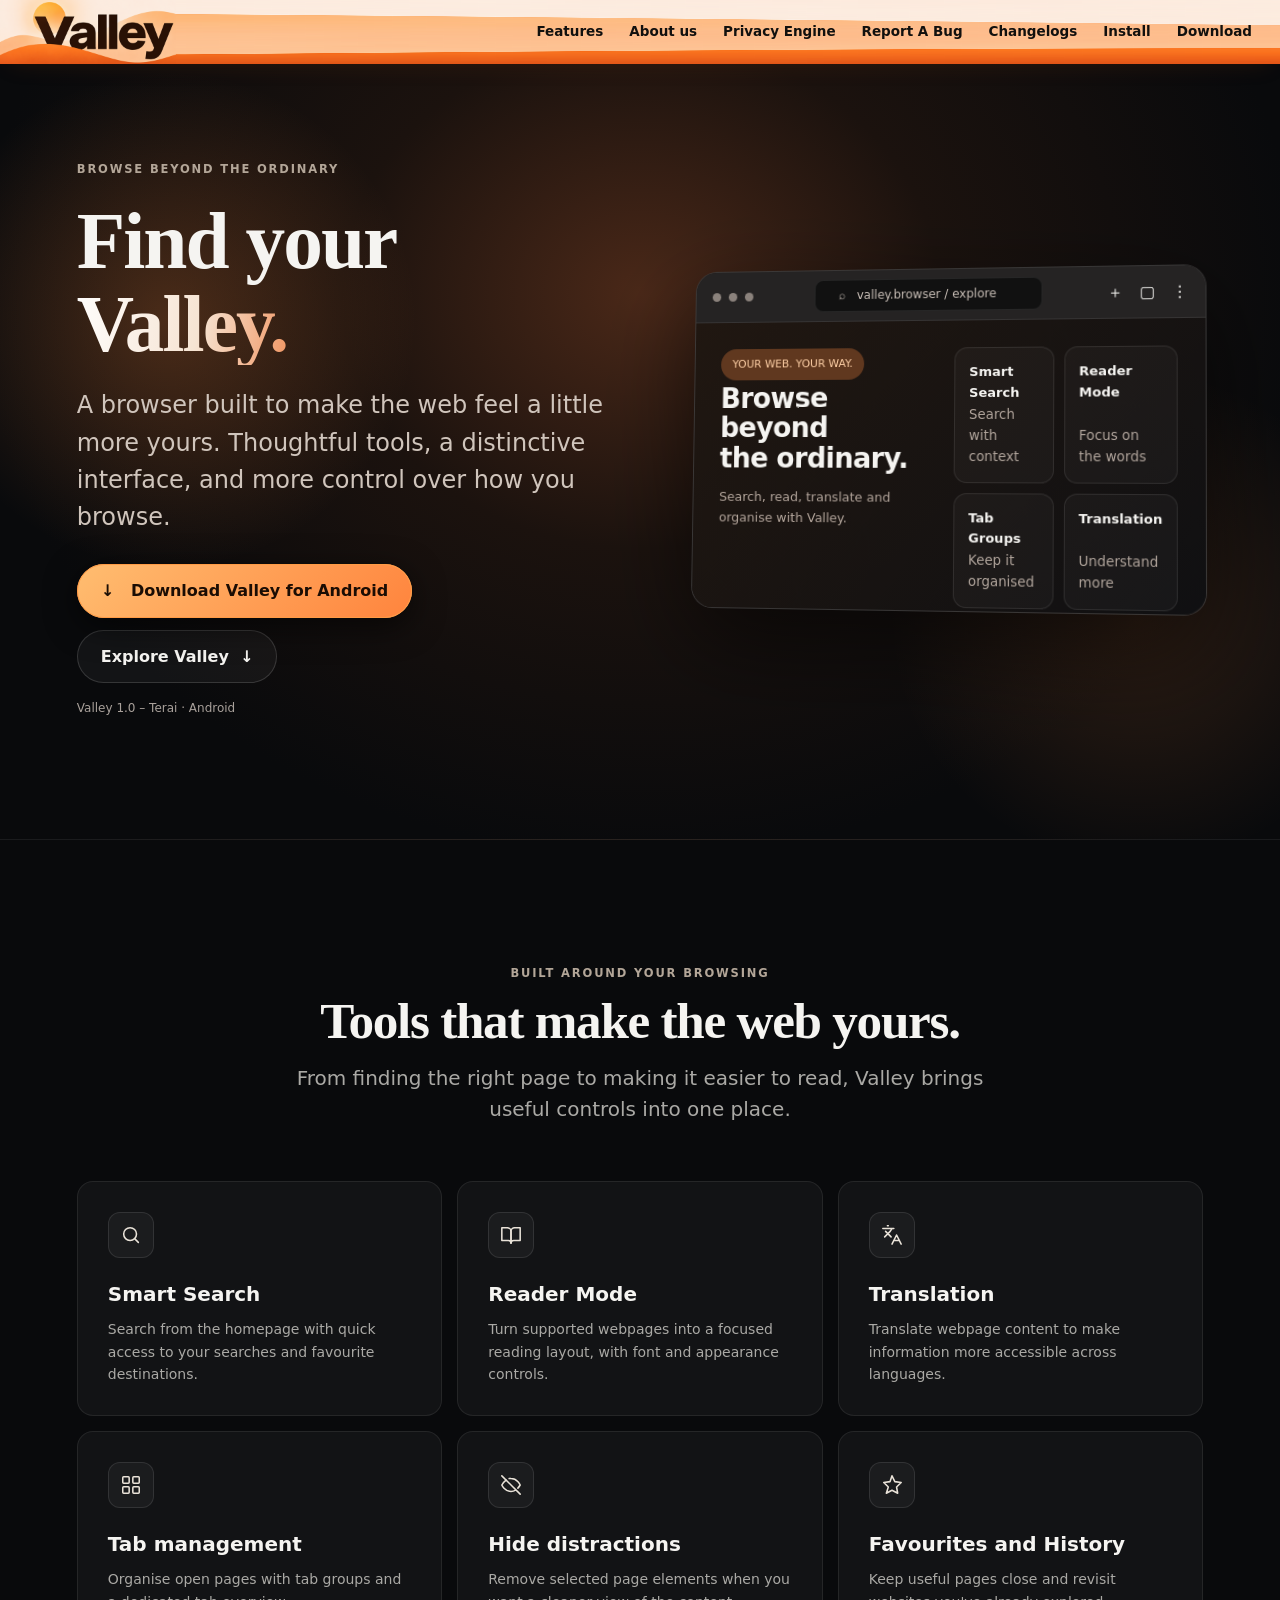
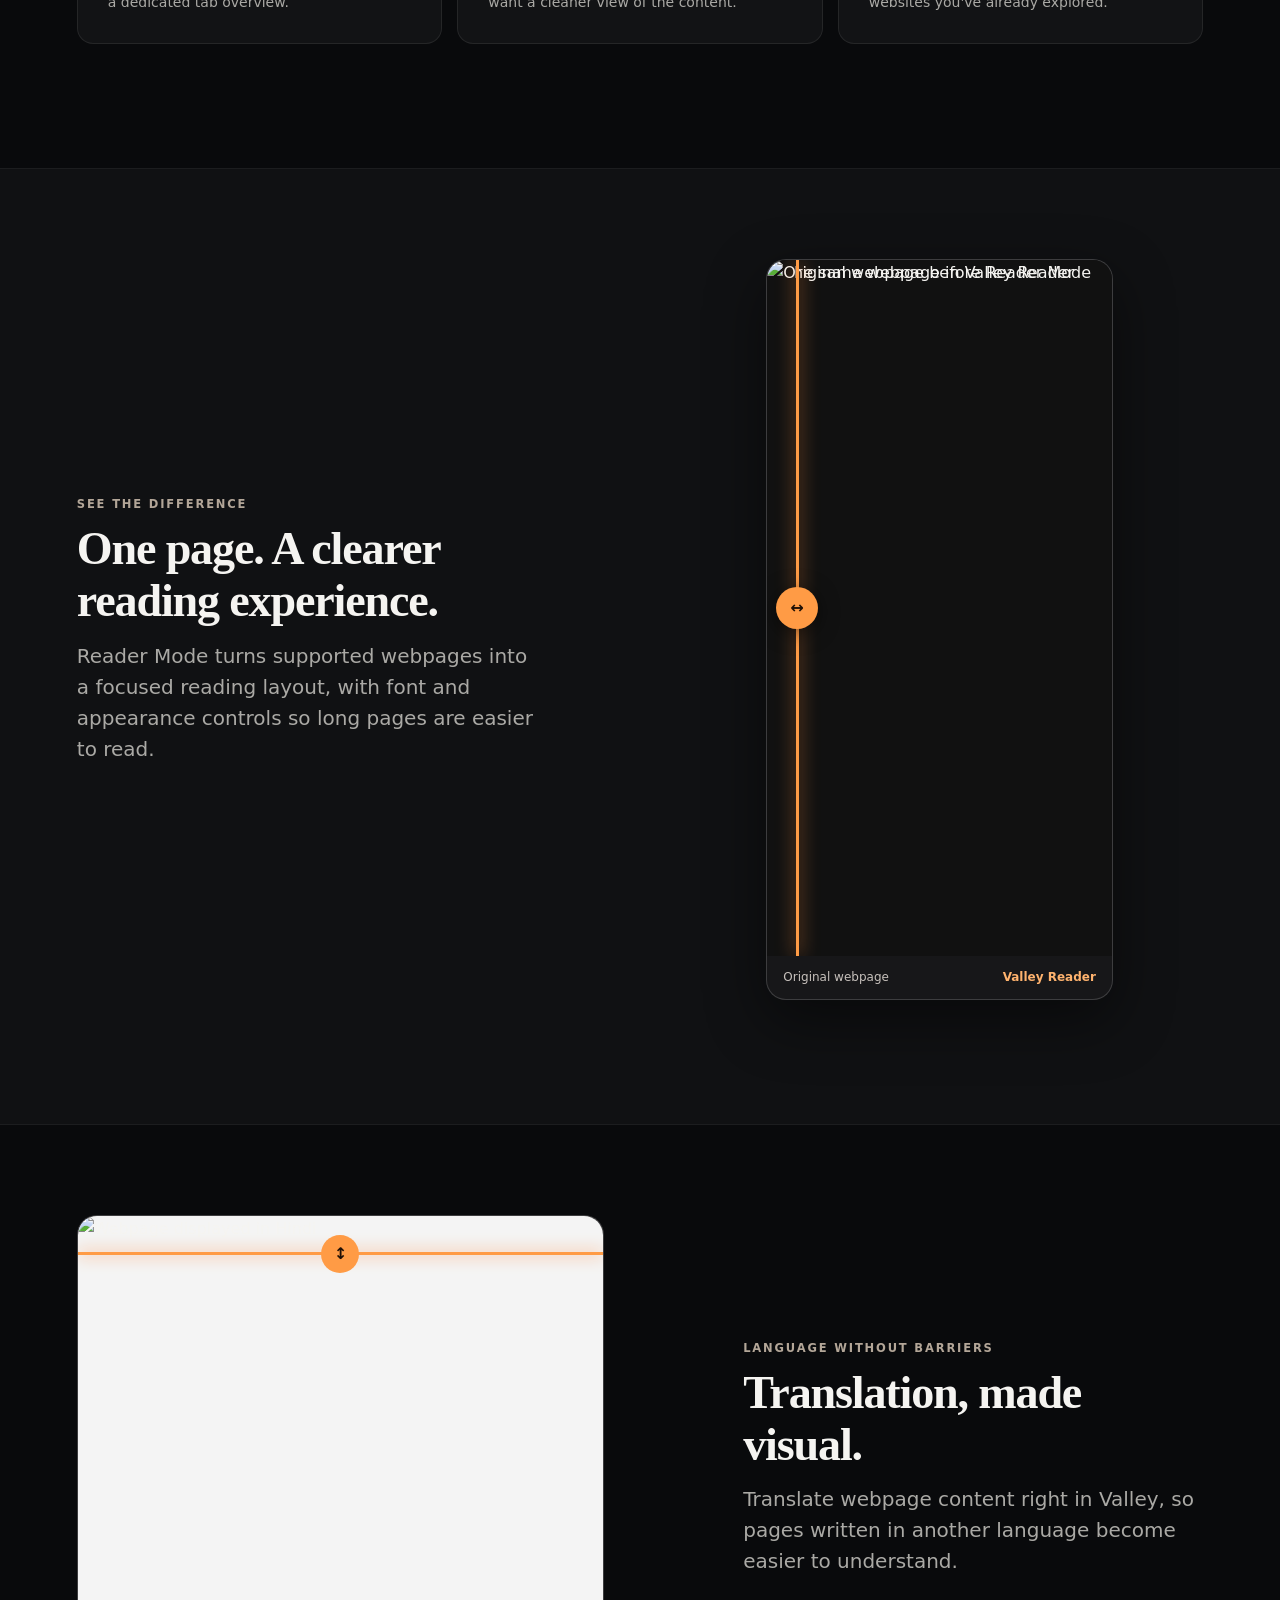
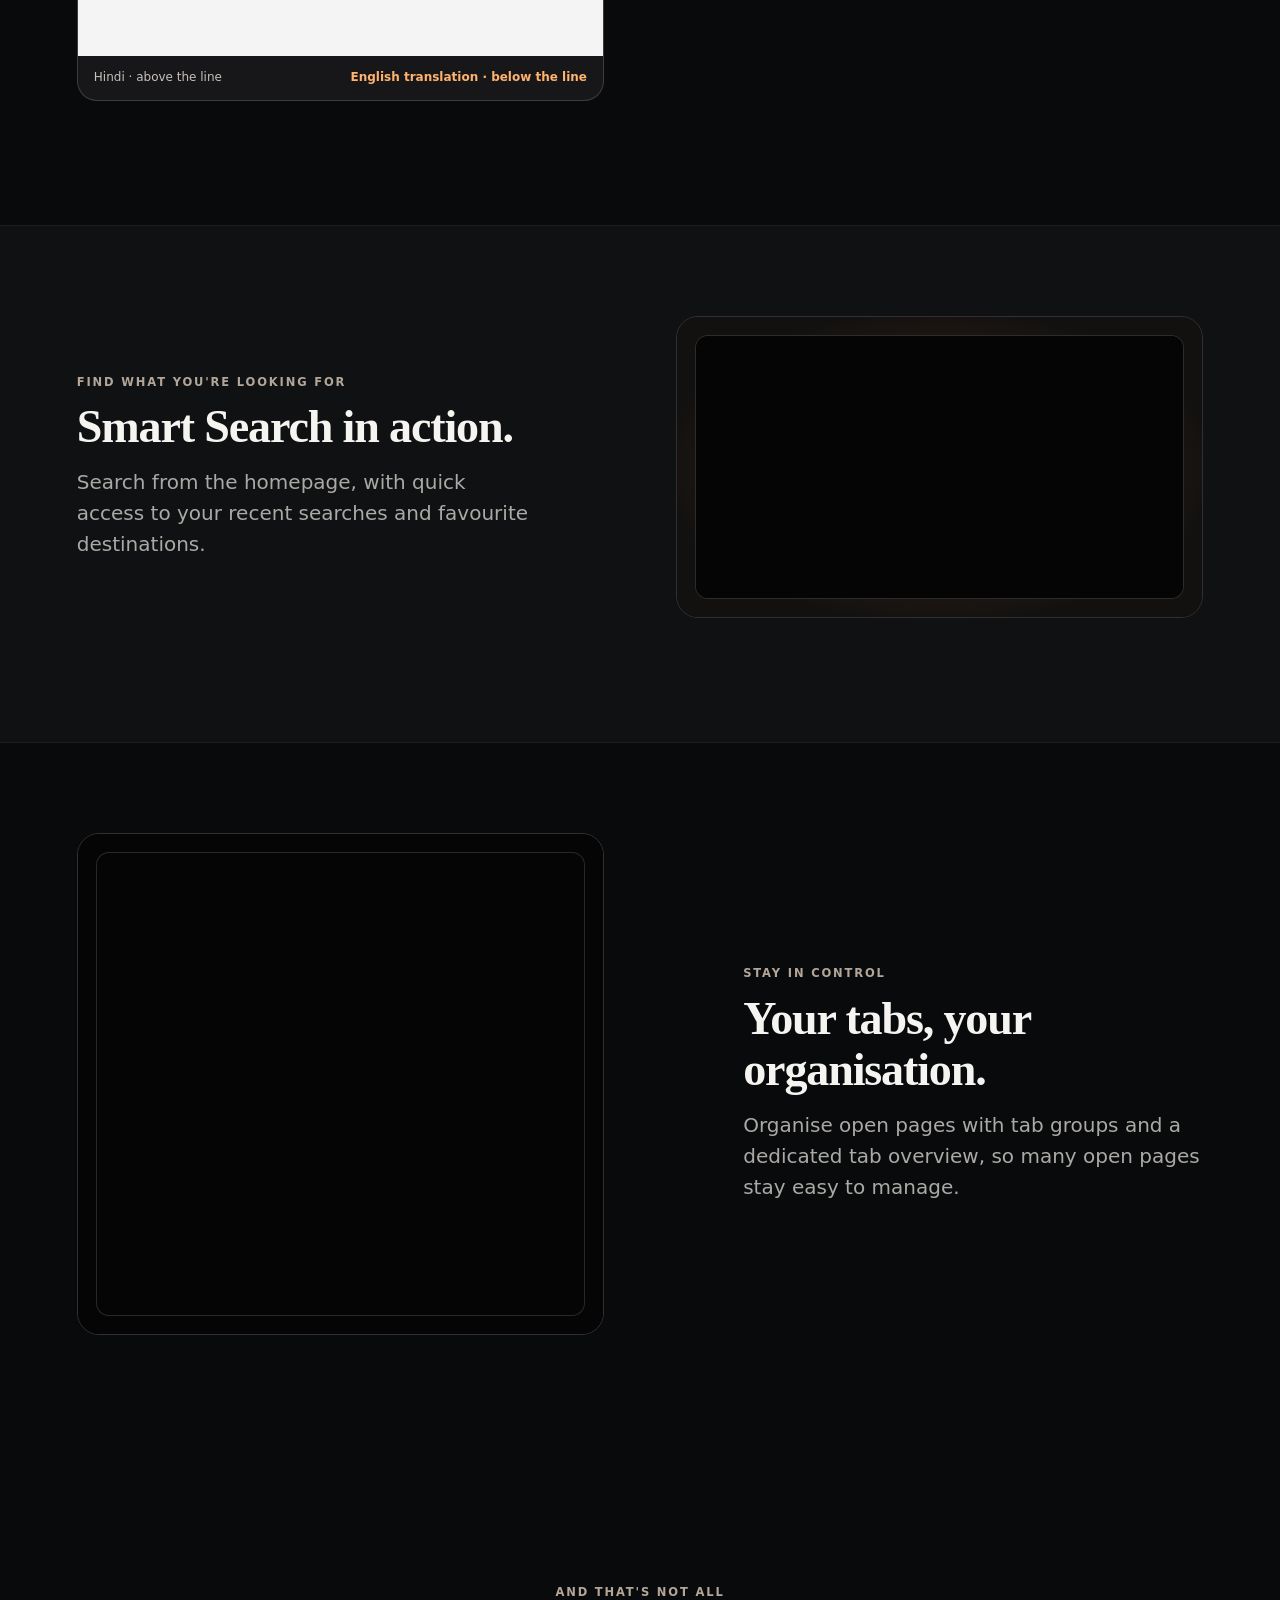
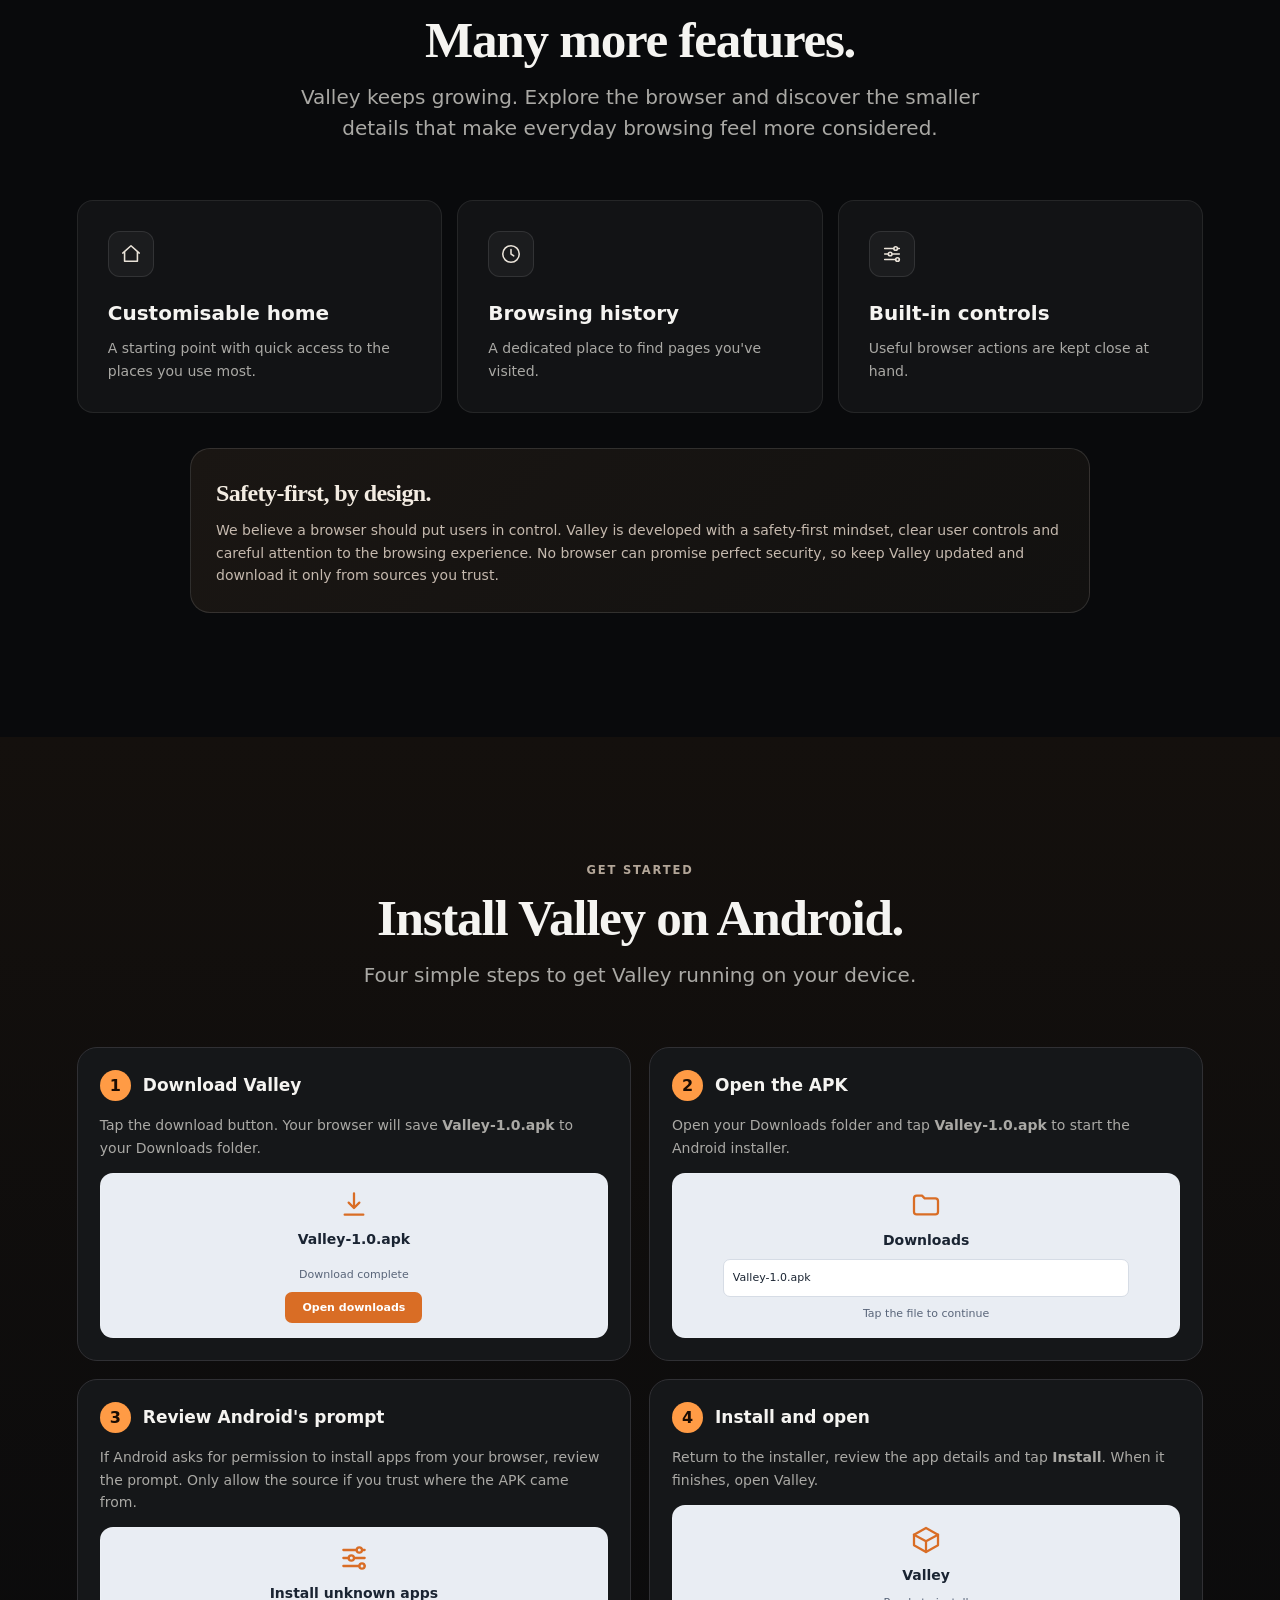
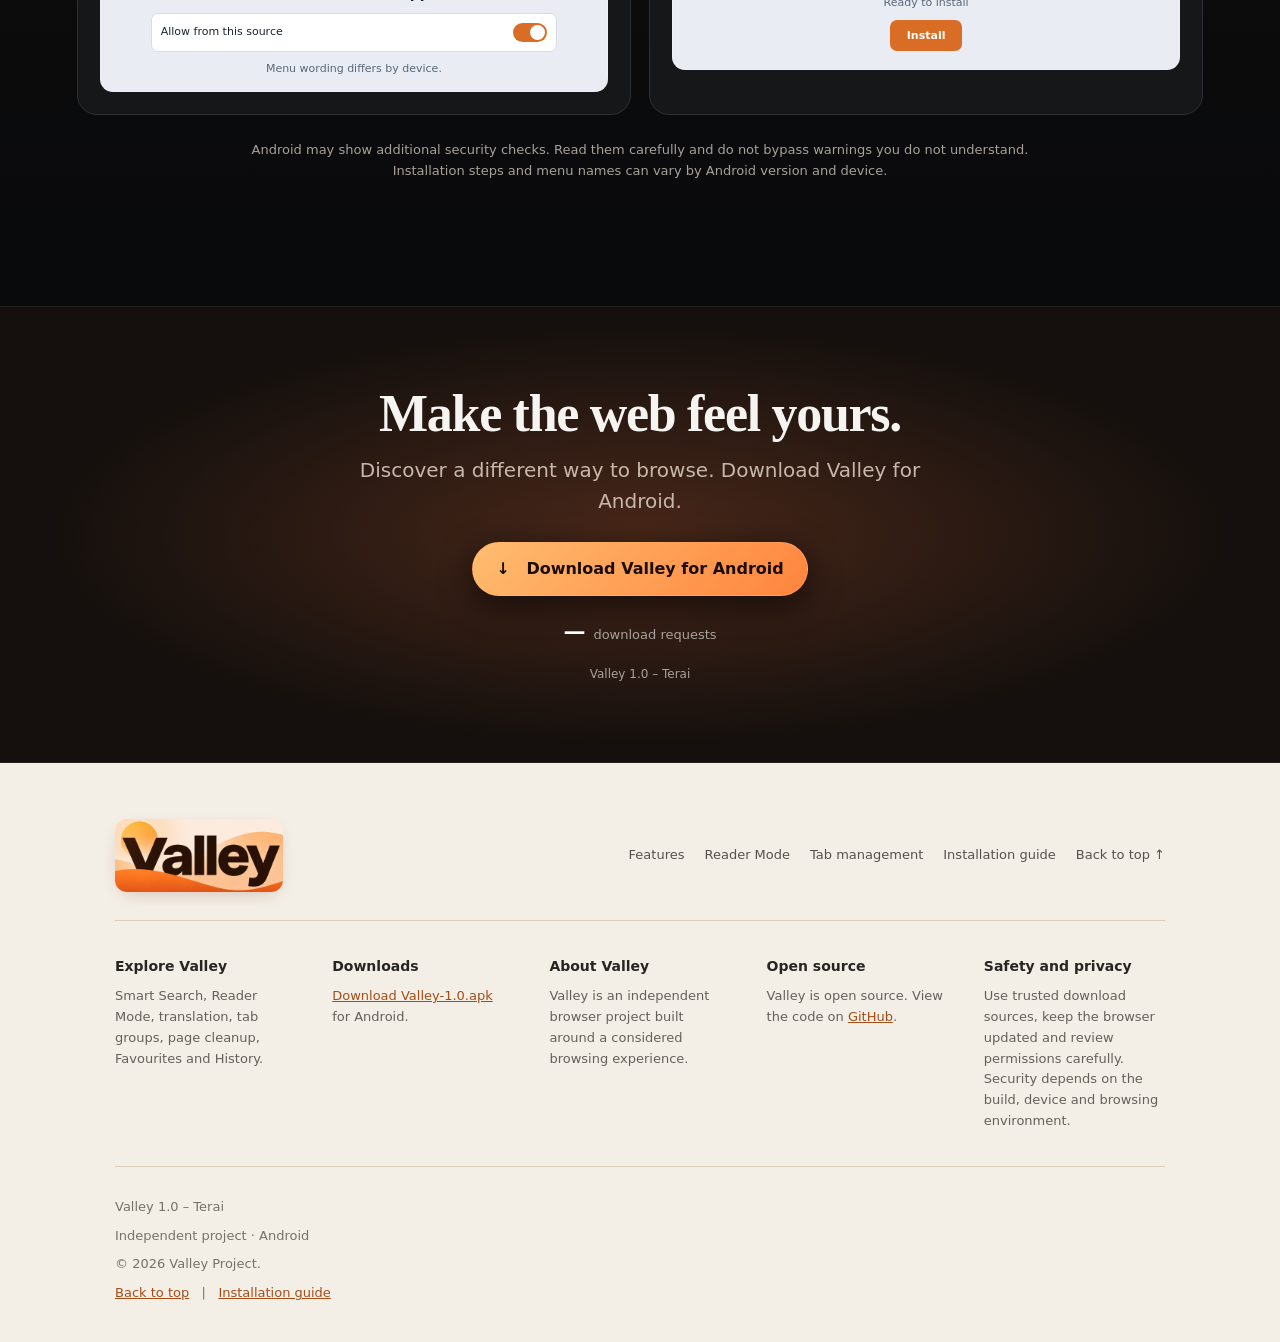
==== commit d6fca210: "Add files via upload" ====
--- a/website/index.html
+++ b/website/index.html
@@ -212,7 +212,7 @@
 }
 
 </style><script>document.documentElement.classList.add("js")</script>
-<link rel="stylesheet" href="assets/theme.css"><script src="assets/theme.js"></script></head>
+<link rel="stylesheet" href="assets/theme.css"><script src="assets/theme.js"></script><link rel="icon" type="image/png" href="assets/valley-app-icon.png"><meta name="theme-color" content="#aebdc0"></head>
 <body>
 <div class="top-download"><div class="nav"><a class="bn" href="#top" aria-label="Valley – back to top"></a><nav class="menu" id="site-menu" aria-label="Page contents"><a href="features.html">Features</a><a href="about.html">About us</a><a href="privacy.html">Privacy Engine</a><a href="report-a-bug.html">Report A Bug</a><a href="changelogs.html">Changelogs</a><a href="index.html#install">Install</a><a href="index.html#download">Download</a></nav><button class="menu-btn" type="button" aria-expanded="false" aria-controls="site-menu" aria-label="Open contents menu"><span class="menu-mark" aria-hidden="true"><i></i><i></i></span></button></div></div>
 <header id="top"><span class="dotfield" aria-hidden="true"></span><div class="hero">
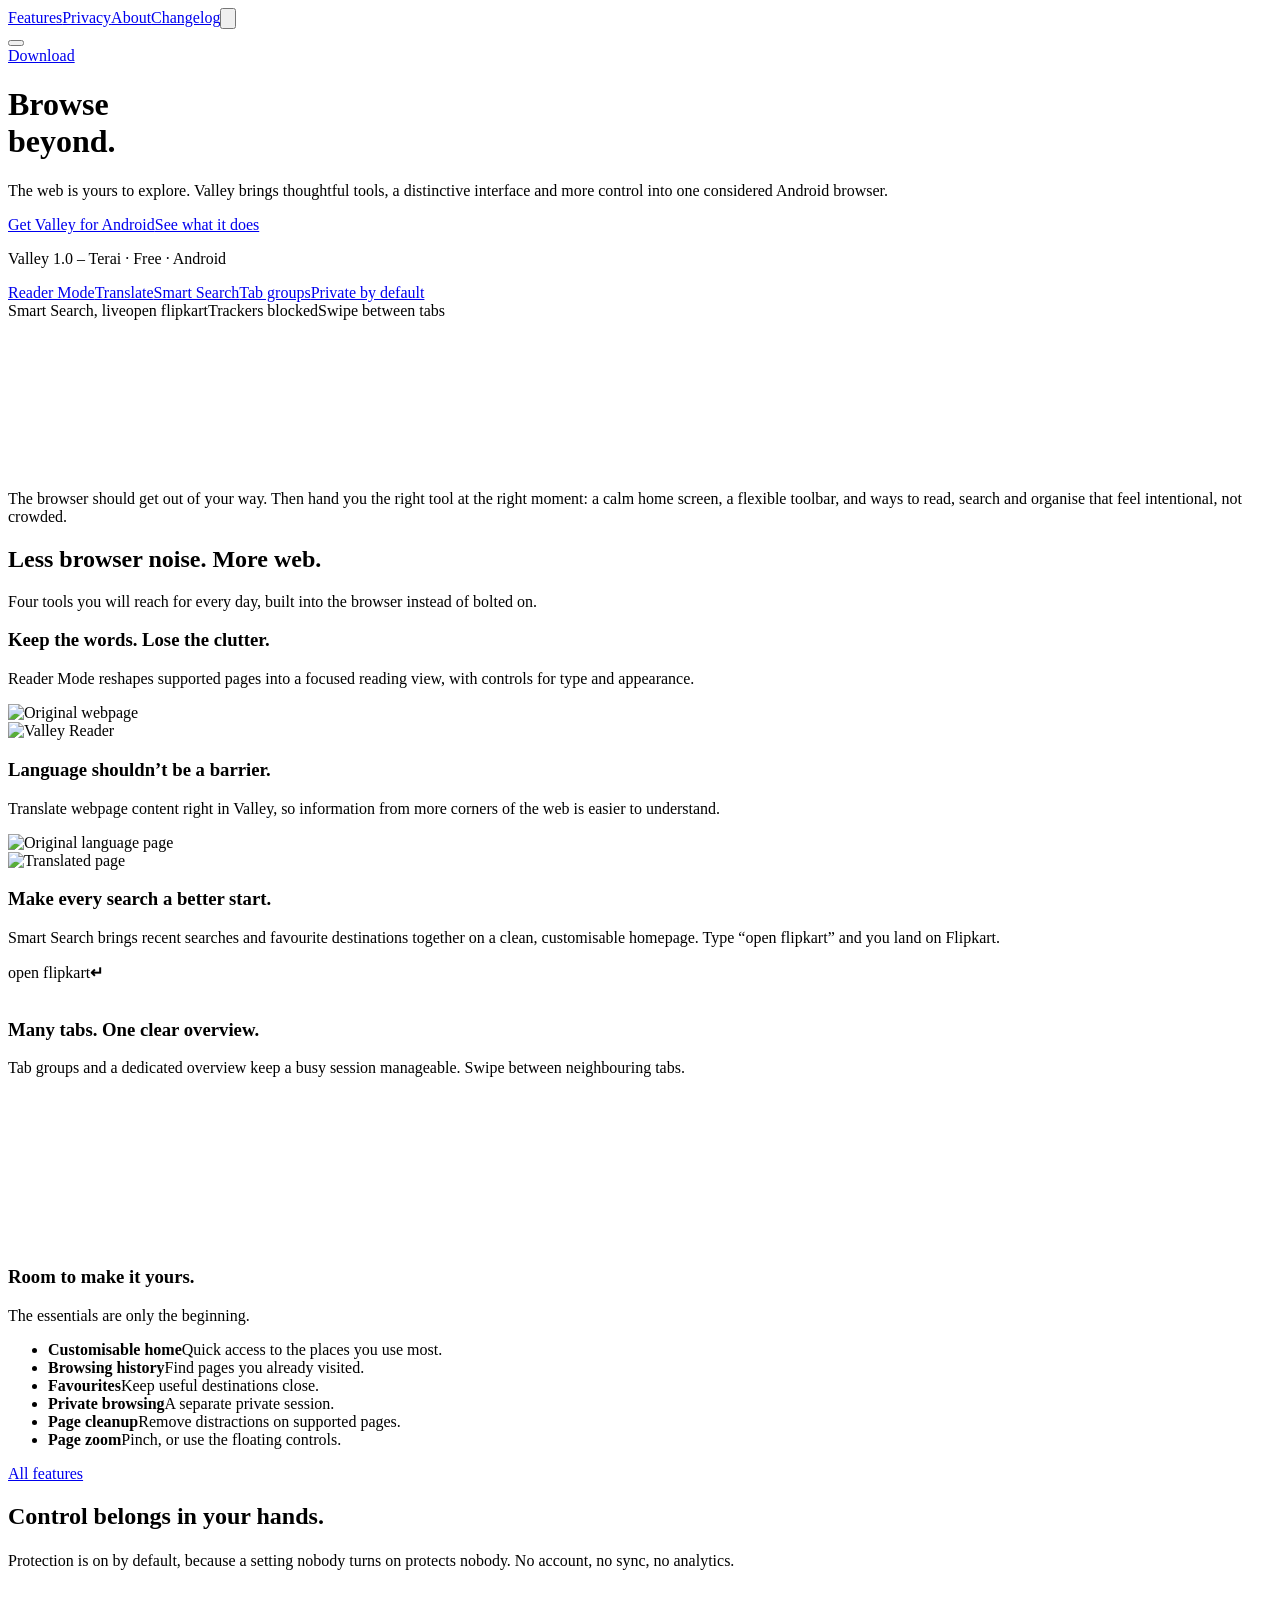
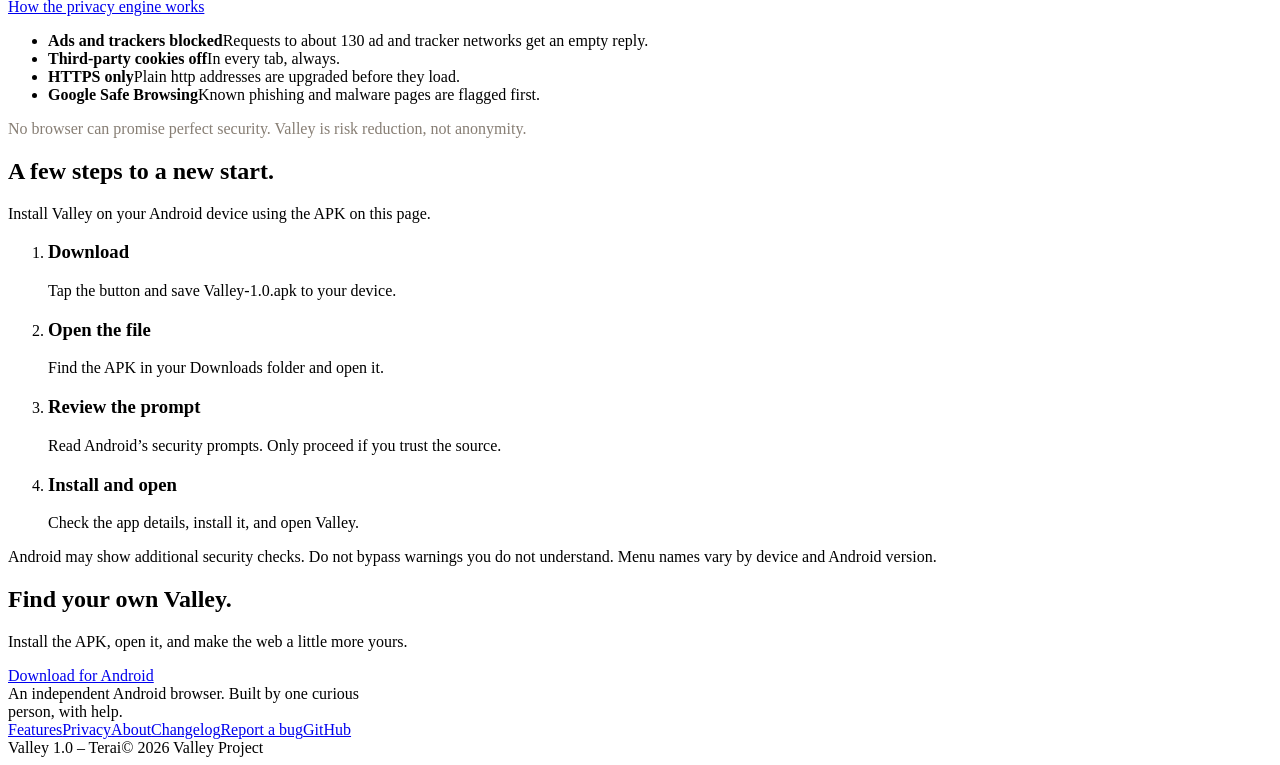
==== commit 950c9fd5: "Add files via upload" ====
--- a/website/index.html
+++ b/website/index.html
@@ -1,381 +1,44 @@
 <!doctype html>
-<html lang="en">
-<head>
-<meta charset="utf-8"><link rel="preload" href="assets/fonts/BricolageGrotesque-Variable.woff2" as="font" type="font/woff2" crossorigin>
-<link rel="preload" href="assets/fonts/BricolageGrotesque-Display.woff2" as="font" type="font/woff2" crossorigin>
-<meta name="viewport" content="width=device-width,initial-scale=1">
+<html lang="en"><head><meta charset="utf-8"><meta name="viewport" content="width=device-width,initial-scale=1,viewport-fit=cover">
+<title>Valley: browse beyond</title><meta name="description" content="Valley is an independent Android browser with a calmer interface and more control."><meta name="theme-color" content="#f5f2ec">
+<link rel="icon" href="assets/brand/icon.png"><link rel="apple-touch-icon" href="assets/brand/apple-touch-icon.png">
+<link rel="preload" href="assets/fonts/BricolageGrotesque-Variable.woff2" as="font" type="font/woff2" crossorigin>
+<script>try{var t=localStorage.getItem("valley-theme")||(matchMedia("(prefers-color-scheme:dark)").matches?"dark":"light");document.documentElement.dataset.theme=t}catch(e){}</script><link rel="stylesheet" href="assets/site.css"></head><body>
+<header class="nav"><a class="logo" href="index.html" aria-label="Valley home"><span class="wm" role="img" aria-label="Valley"></span></a><a class="l" href="features.html">Features</a><a class="l" href="privacy.html">Privacy</a><a class="l" href="about.html">About</a><a class="l" href="changelogs.html">Changelog</a><button class="tbtn" id="theme" type="button" aria-label="Switch light or dark mode"><svg class="moon" viewBox="0 0 24 24"><path d="M20 14.5A8 8 0 0 1 9.5 4 8 8 0 1 0 20 14.5Z"/></svg><svg class="sun" viewBox="0 0 24 24"><circle cx="12" cy="12" r="4"/><path d="M12 2v2M12 20v2M4.9 4.9l1.4 1.4M17.7 17.7l1.4 1.4M2 12h2M20 12h2M4.9 19.1l1.4-1.4M17.7 6.3l1.4-1.4"/></svg></button><div class="dd"><button class="tbtn" id="ddb" type="button" aria-label="Menu" aria-haspopup="true" aria-expanded="false"><span class="bars" aria-hidden="true"><i></i><i></i></span></button><div class="ddm" id="ddm" hidden><a href="features.html">Features</a><a href="privacy.html">Privacy</a><a href="about.html">About</a><a href="changelogs.html">Changelog</a><a href="report-a-bug.html">Report a bug</a><hr><a href="https://github.com/getvalley/TheIndusValley">GitHub</a></div></div><a class="btn sm" href="Valley-1.0.apk" download>Download</a></header>
+<main>
+<div class="top-glow" aria-hidden="true"></div>
+<div class="hero"><div class="wrap">
+<h1 class="display">Browse<br><span class="grad">beyond.</span></h1>
+<div class="hero-copy"><p class="lead">The web is yours to explore. Valley brings thoughtful tools, a distinctive interface and more control into one considered Android browser.</p>
+<div><div class="cta-row"><a class="btn" href="Valley-1.0.apk" download>Get Valley for Android</a><a class="btn ghost" href="#features">See what it does</a></div><p class="meta">Valley 1.0 – Terai · Free · Android</p></div></div><div class="pills"><a href="#reader" class="g1"><i></i>Reader Mode</a><a href="#translate" class="g2"><i></i>Translate</a><a href="#search" class="g4"><i></i>Smart Search</a><a href="#tabs" class="g3"><i></i>Tab groups</a><a href="privacy.html" class="g5"><i></i>Private by default</a></div></div>
+<div class="stage"><span class="tag"><i></i>Smart Search, live</span><span class="float f1">open flipkart</span><span class="float f2">Trackers blocked</span><span class="float f3">Swipe between tabs</span>
+<div class="phone p1"><video poster="assets/shots/smart-search-poster.jpg" src="assets/shots/smart-search.mp4" autoplay muted loop playsinline preload="metadata" aria-label="Smart Search in use"></video></div></div></div>
 
-<meta name="theme-color" content="#0b0b0d">
-<meta name="description" content="Valley is a thoughtful Android browser with smart search, reader mode, translation, tab groups and more.">
-<title>Valley Browser | Browse beyond</title>
-<style>
-:root{--bg:#090a0c;--panel:#141518;--panel2:#1b1c20;--text:#f5f4f1;--muted:#aaa9a5;--line:#303034;--orange:#ff9b45;--orange2:#ff7137}
-*{box-sizing:border-box}html{scroll-behavior:smooth}body{margin:0;background:var(--bg);color:var(--text);font:16px/1.6 "Bricolage Grotesque",Inter,ui-sans-serif,system-ui,-apple-system,"Segoe UI",sans-serif}
-a{color:inherit}.top-download{position:fixed;z-index:30;top:12px;left:50%;transform:translateX(-50%);width:min(94%,540px);display:flex;justify-content:center;pointer-events:none}.top-download a{pointer-events:auto}
-.btn{display:inline-flex;align-items:center;justify-content:center;gap:10px;text-decoration:none;border:1px solid #ffb46b66;border-radius:999px;padding:13px 23px;background:linear-gradient(135deg,#ffbd70,#ff843d);color:#1b0d04;font-weight:800;box-shadow:0 8px 32px #0009;transition:.2s}
-.btn:hover{transform:translateY(-2px);filter:brightness(1.07)}.btn.secondary{background:#ffffff0b;color:var(--text);border-color:#ffffff25;box-shadow:none}
-header{min-height:760px;padding:120px 24px 80px;display:grid;place-items:center;overflow:hidden;position:relative;background:radial-gradient(ellipse at 50% 35%,#4a2818 0,#1b120e 33%,#090a0c 73%)}
-.hero{max-width:1100px;text-align:center;position:relative;z-index:1}.eyebrow{color:var(--orange);letter-spacing:.2em;text-transform:uppercase;font-size:12px;font-weight:850}
-h1{font-size:clamp(58px,10vw,116px);letter-spacing:-.06em;line-height:.96;margin:22px 0}h1 .g{background:linear-gradient(100deg,#fff,#ffc58d 60%,#ff8741);-webkit-background-clip:text;background-clip:text;color:transparent}
-.lead{max-width:680px;margin:0 auto 28px;color:#d0c5bc;font-size:clamp(17px,2vw,21px)}
-.hero-actions{display:flex;justify-content:center;gap:12px;flex-wrap:wrap}.status{font-size:12px;color:#a9a19b;margin-top:16px}
-.browser{margin:62px auto 0;max-width:850px;border:1px solid #ffffff26;border-radius:22px;background:#151313dd;box-shadow:0 35px 100px #0009;overflow:hidden;text-align:left;transform:perspective(1000px) rotateX(calc(2deg + var(--p,0)*5deg)) translateY(calc(var(--p,0)*-28px))}
-.browser-top{height:52px;background:#252323;display:flex;align-items:center;padding:0 17px;gap:8px;border-bottom:1px solid #ffffff14}.dot{width:9px;height:9px;border-radius:50%;background:#8b827c}.address{margin:auto;background:#111;border:1px solid #ffffff16;border-radius:9px;padding:6px 24px;color:#c8beb6;font-size:12px;min-width:48%}
-.browser-body{height:220px;padding:27px;display:grid;grid-template-columns:1fr 1fr;gap:20px;background:linear-gradient(135deg,#201711,#101012)}
-.mock-copy h3{font-size:27px;line-height:1.1;margin:4px 0 10px}.mock-copy p{color:#b4a69c;font-size:13px}.mock-pill{display:inline-block;border-radius:20px;background:#60381f;padding:7px 12px;font-size:11px;color:#ffd1a7}
-.mock-cards{display:grid;grid-template-columns:1fr 1fr;gap:10px}.mock-card{border:1px solid #ffffff18;border-radius:13px;background:#ffffff08;padding:14px;display:flex;flex-direction:column;justify-content:space-between}.mock-card b{font-size:13px}.mock-card small{color:#b1a59c}
-section{padding:94px 24px}.wrap{max-width:1100px;margin:auto}.section-head{text-align:center;max-width:730px;margin:0 auto 42px}.section-head h2{font-size:clamp(34px,5vw,54px);letter-spacing:-.055em;line-height:1.05;margin:10px 0 14px}.section-head p{color:var(--muted);margin:0}
-.features{display:grid;grid-template-columns:repeat(3,1fr);gap:15px}.feature{min-height:205px;border:1px solid var(--line);border-radius:20px;background:linear-gradient(145deg,#1b1917,#101113);padding:24px}.glyph{width:42px;height:42px;border-radius:13px;display:grid;place-items:center;background:#ff9b451d;color:#ffb16e;font-size:21px;margin-bottom:20px}.feature h3{margin:0 0 8px;font-size:19px}.feature p{margin:0;color:var(--muted);font-size:14px}
-.showcase{background:#101113;border-block:1px solid #ffffff0d}.show-grid{display:grid;grid-template-columns:1fr 1fr;gap:18px}.show{border:1px solid var(--line);border-radius:22px;overflow:hidden;background:#171719}.show-visual{height:220px;padding:20px;display:grid;place-items:center;background:radial-gradient(ellipse,#462817,#141210 70%)}.show-text{padding:20px}.show-text h3{margin:0 0 5px}.show-text p{margin:0;color:var(--muted);font-size:14px}
-.media-frame{position:relative;width:100%;height:100%;overflow:hidden;border-radius:13px;background:#08090b;display:grid;place-items:center}.media-frame video{width:100%;height:100%;object-fit:cover;display:block}
-.demo-section{padding-top:90px}.compare-wrap{position:relative;max-width:760px;margin:0 auto;border:1px solid #ffffff2a;border-radius:20px;overflow:hidden;background:#171719;box-shadow:0 20px 60px #0007}
-.compare{position:relative;width:100%;aspect-ratio:694/1402;max-height:690px;overflow:hidden;background:#111}.compare img{position:absolute;inset:0;width:100%;height:100%;object-fit:cover;object-position:center top}.compare img.reader{clip-path:inset(0 0 0 8%);animation:readerReveal 7s ease-in-out infinite alternate}
-.compare .wipe{position:absolute;top:0;bottom:0;left:50%;width:3px;background:var(--orange);box-shadow:0 0 18px #ff8d3c;animation:wipeMove 7s ease-in-out infinite alternate}
-.compare .wipe:after{content:"↔";position:absolute;top:50%;left:50%;transform:translate(-50%,-50%);width:42px;height:42px;border-radius:50%;display:grid;place-items:center;background:var(--orange);color:#201006;font-weight:900;box-shadow:0 4px 20px #0008}
-@keyframes wipeMove{0%{left:8%}100%{left:92%}}@keyframes readerReveal{0%{clip-path:inset(0 0 0 8%)}100%{clip-path:inset(0 0 0 92%)}}
-.compare-labels{display:flex;justify-content:space-between;padding:12px 16px;color:#c7c1bc;font-size:12px}.compare-labels b{color:#ffb36e}
-.translation{max-width:760px;margin:0 auto;border:1px solid #ffffff2a;border-radius:20px;overflow:hidden;background:#171719}.translation-stage{position:relative;height:440px;overflow:hidden;background:#f4f4f4}.translation-stage img{position:absolute;inset:0;width:100%;height:100%;object-fit:cover;object-position:center 20%}.translation-stage img.english{clip-path:inset(8% 0 0 0);animation:translationWipe 6s ease-in-out infinite alternate}
-.translation-line{position:absolute;left:0;right:0;top:50%;height:3px;background:var(--orange);box-shadow:0 0 16px #ff873c;animation:translationBar 6s ease-in-out infinite alternate}
-.translation-line:after{content:"↕";position:absolute;left:50%;top:50%;transform:translate(-50%,-50%);width:38px;height:38px;border-radius:50%;display:grid;place-items:center;background:var(--orange);color:#201006;font-weight:900}
-@keyframes translationBar{0%{top:8%}100%{top:92%}}@keyframes translationWipe{0%{clip-path:inset(8% 0 0 0)}100%{clip-path:inset(92% 0 0 0)}}
-.video-card{border:1px solid var(--line);border-radius:22px;overflow:hidden;background:#171719}.video-view{height:360px;padding:18px;background:radial-gradient(ellipse,#4b2a17,#121110 75%)}.video-view .media-frame{border:1px solid #ffffff24}.video-view video{object-fit:cover}
-.video-view.smart{height:300px}.video-view.smart video{object-fit:contain;background:#050505}.video-view.tabs{height:500px}.video-view.tabs{background:#050505;display:grid;place-items:center}.video-view.tabs .media-frame{width:100%;height:100%;background:#050505}.video-view.tabs video{width:auto;height:100%;max-width:100%;object-fit:contain}
-.video-card .show-text{padding:19px 21px}
-.tutorial{background:linear-gradient(180deg,#14100d,#090a0c)}.steps{display:grid;grid-template-columns:repeat(2,1fr);gap:18px}.step{border:1px solid var(--line);border-radius:20px;background:#151719;padding:22px}.step-head{display:flex;align-items:center;gap:12px;margin-bottom:13px}.num{width:31px;height:31px;display:grid;place-items:center;border-radius:50%;background:var(--orange);color:#1a0c03;font-weight:850}.step h3{margin:0;font-size:17px}.step p{color:var(--muted);font-size:14px;margin:0 0 14px}.phone-shot{height:165px;border-radius:13px;border:1px solid #ffffff22;background:#e9edf3;color:#1a2432;padding:14px;display:flex;flex-direction:column;justify-content:center;align-items:center;gap:8px;text-align:center}.phone-icon{font-size:28px}.phone-shot strong{font-size:14px}.phone-shot small{font-size:11px;color:#596579}.fake-button{padding:7px 17px;border-radius:7px;background:#d96d25;color:white;font-size:11px;font-weight:700}.fake-row{width:85%;padding:9px;border-radius:7px;background:#fff;border:1px solid #d6dce5;font-size:11px;text-align:left}.note{max-width:820px;margin:25px auto 0;color:#a8a19a;font-size:13px;text-align:center}
-.safety{margin:35px auto 0;max-width:900px;border:1px solid #ff9b4544;border-radius:20px;padding:25px;background:linear-gradient(135deg,#24180f,#141313)}.safety h3{margin:0 0 7px;color:#ffb36e}.safety p{margin:0;color:#c5b9ae;font-size:14px}
-.download-panel{text-align:center;padding:78px 24px;background:radial-gradient(ellipse at center,#482719,#15100d 65%);border-block:1px solid #ffffff12}.download-panel h2{font-size:clamp(34px,5vw,52px);letter-spacing:-.05em;margin:0 0 12px}.download-panel p{color:#c7b7aa;margin:0 auto 25px;max-width:590px}.download-count{margin:18px auto 0;display:flex;justify-content:center;align-items:baseline;gap:8px;color:#c7b7aa;font-size:13px}.download-count strong{font-size:22px;color:#fff;font-variant-numeric:tabular-nums}.download-count .count-label{color:#a9a19b}
-footer{background:#f2f1ef;color:#272522;padding:45px max(24px,calc((100% - 1050px)/2)) 30px}.foot-top{display:flex;justify-content:space-between;gap:30px;align-items:center;padding-bottom:28px;border-bottom:1px solid #c9c6c1}.brand{font-size:27px;font-weight:850;letter-spacing:-.06em}.foot-links{display:flex;gap:20px;flex-wrap:wrap;color:#55514c;font-size:13px}.foot-links a{text-decoration:none}.foot-groups{padding:18px 0;border-bottom:1px solid #c9c6c1}.foot-groups details{border-bottom:1px solid #c9c6c1;padding:13px 0}.foot-groups details:last-child{border:0}.foot-groups summary{cursor:pointer;list-style:none;display:flex;justify-content:space-between}.foot-groups summary:after{content:"⌄";font-size:20px}.foot-groups p{color:#65605a;font-size:13px;margin:9px 0 0}.foot-meta{padding-top:22px;color:#77716a;font-size:13px}.foot-meta p{margin:8px 0}.foot-meta a{color:#a34e19}
-@media(max-width:760px){header{min-height:690px;padding-inline:17px}.browser-body{height:210px;padding:17px;grid-template-columns:1fr}.mock-cards{display:none}.features{grid-template-columns:1fr 1fr}.show-grid{grid-template-columns:1fr}.steps{grid-template-columns:1fr}.foot-top{align-items:flex-start;flex-direction:column}.foot-links{gap:13px}.translation-stage{height:380px}.video-view.smart{height:240px}.video-view.tabs{height:430px}}
-@media(max-width:430px){.features{grid-template-columns:1fr}.feature{min-height:0}.browser{margin-top:45px}.address{min-width:65%}.hero-actions .btn{width:100%}.compare{aspect-ratio:694/1402;max-height:560px}.translation-stage{height:320px}}
-@media(prefers-reduced-motion:reduce){*,*:before,*:after{animation-duration:.01ms!important;animation-iteration-count:1!important;scroll-behavior:auto!important}}
+<section><div class="wrap"><p class="statement">The browser should get out of your way. <span>Then hand you the right tool at the right moment: a calm home screen, a flexible toolbar, and ways to read, search and organise that feel intentional, not crowded.</span></p></div></section>
 
-.ln{display:inline-block;overflow:hidden;vertical-align:top;padding:0 .12em .3em;margin:0 -.12em -.3em}.ln i{display:inline-block;font-style:normal;animation:up 1.2s cubic-bezier(.16,1,.3,1) backwards}.ln+.ln i{animation-delay:.14s}
-@keyframes up{from{transform:translateY(108%)}}@keyframes fade{from{opacity:0;transform:translateY(38px)}}
-.hero>.eyebrow,.hero>.lead,.hero>.hero-actions,.hero>.status{animation:fade 1s cubic-bezier(.16,1,.3,1) backwards}.hero>.eyebrow{animation-delay:.05s}.hero>.lead{animation-delay:.5s}.hero>.hero-actions{animation-delay:.65s}.hero>.status{animation-delay:.8s}
-.rise{animation:rise 1.4s cubic-bezier(.16,1,.3,1) .9s backwards}@keyframes rise{from{opacity:0;transform:translateY(110px) scale(.93)}}.bob{animation:bob 8s ease-in-out 2.5s infinite alternate}@keyframes bob{to{transform:translateY(-10px)}}
-.browser-top{position:relative}.browser-top:after{content:"";position:absolute;left:0;right:0;bottom:-1px;height:2px;background:var(--orange);transform-origin:left;animation:load 1.9s cubic-bezier(.65,0,.35,1) 1.7s both}@keyframes load{0%{transform:scaleX(0)}70%{transform:scaleX(1);opacity:1}100%{transform:scaleX(1);opacity:0}}
-header:before,header:after{content:"";position:absolute;width:540px;height:540px;border-radius:50%;background:radial-gradient(circle,#ff8a3d3d,#0000 65%);animation:drift 14s ease-in-out infinite alternate;translate:0 calc(var(--p,0)*70px);pointer-events:none}header:before{left:-8%;top:6%}header:after{right:-10%;bottom:-6%;animation-duration:19s;animation-delay:-7s}@keyframes drift{to{transform:translate(90px,-60px) scale(1.18)}}
-.mock-card{transition:.6s cubic-bezier(.2,.7,.2,1)}.mock-card.on{border-color:#ff9b4599;background:#ff9b4518;transform:translateY(-4px)}
-.js .rv{opacity:0;transform:translateY(40px);transition:opacity 1.1s cubic-bezier(.16,1,.3,1),transform 1.1s cubic-bezier(.16,1,.3,1);transition-delay:calc(var(--i,0)*90ms)}.js .rv.in{opacity:1;transform:none}
-.feature{position:relative;overflow:hidden}.feature>*{position:relative}.feature:before{content:"";position:absolute;inset:0;background:radial-gradient(280px circle at var(--mx,50%) var(--my,0),#ff9b4527,#0000);opacity:0;transition:opacity .4s}.feature:hover:before{opacity:1}
-.btn:not(.secondary){background:linear-gradient(105deg,#0000 35%,#fff8 50%,#0000 65%) -160% 0/260% 100% no-repeat,linear-gradient(135deg,#ffbd70,#ff843d);transition:.25s,background-position .9s cubic-bezier(.2,.7,.2,1)}.btn:not(.secondary):hover{background-position:160% 0,0 0}.btn:active{transform:scale(.96)}
-.hero-actions .btn:not(.secondary){position:relative}.hero-actions .btn:not(.secondary):after{content:"";position:absolute;inset:-1px;border-radius:inherit;border:1.5px solid var(--orange);animation:ring 4s ease-out 3.2s infinite;pointer-events:none}@keyframes ring{0%{opacity:.5;transform:scale(1)}60%,100%{opacity:0;transform:scale(1.05,1.3)}}
-.js .nav .btn:not(.on){opacity:0;transform:translateY(-6px);pointer-events:none}
-.compare img.reader,.translation-stage img.english,.wipe,.translation-line{animation:none!important}.compare{touch-action:pan-y}.wipe,.translation-line{touch-action:none;cursor:ew-resize;outline:0}.translation-line{cursor:ns-resize}.wipe:before,.translation-line:before{content:"";position:absolute;inset:0 -26px}.translation-line:before{inset:-26px 0}
-.wipe:after,.translation-line:after{transition:transform .3s cubic-bezier(.3,1.5,.5,1)}.drag .wipe:after,.drag .translation-line:after{transform:translate(-50%,-50%) scale(1.2)}.wipe:focus-visible:after,.translation-line:focus-visible:after{outline:2px solid #fff;outline-offset:3px}
-.bar{width:70%;height:5px;border-radius:5px;background:#cfd6e2;overflow:hidden}.bar i{display:block;height:100%;background:#d96d25;transform:scaleX(0);transform-origin:left}.tg{float:right;width:34px;height:19px;border-radius:19px;background:#c4cbd6;position:relative;transition:background .3s}.tg:after{content:"";position:absolute;top:2px;left:2px;width:15px;height:15px;border-radius:50%;background:#fff;transition:transform .4s cubic-bezier(.3,1.5,.5,1)}
-.step.in .bar i{animation:fill 1.6s cubic-bezier(.65,0,.35,1) .5s forwards}@keyframes fill{to{transform:none}}.step.in .tg,.step.in .tg:after{transition-delay:1s}.step.in .tg{background:#d96d25}.step.in .tg:after{transform:translateX(15px)}
-.step.in .fake-row{animation:hl 1.2s ease .8s}@keyframes hl{40%{background:#ffe6d2;border-color:#d96d25}}.step.in .fake-button{animation:press 1s ease .9s}@keyframes press{40%{transform:scale(.9);filter:brightness(.9)}}.step.in .phone-icon{animation:pop .9s cubic-bezier(.3,1.6,.5,1) .3s backwards}@keyframes pop{from{transform:scale(.3);opacity:0}}
-@media(prefers-reduced-motion:reduce){.js .rv{opacity:1!important;transform:none!important;transition:none}}
+<section id="features" style="padding-top:0"><div class="wrap">
+<div class="sec-head"><h2>Less browser noise. More web.</h2><p class="lead">Four tools you will reach for every day, built into the browser instead of bolted on.</p></div>
+<div class="bento">
+<article class="tile c c1" id="reader"><h3>Keep the words. Lose the clutter.</h3><p>Reader Mode reshapes supported pages into a focused reading view, with controls for type and appearance.</p>
+<div class="pair"><figure class="phone" style="margin:0"><img src="assets/shots/smart-reader-original.jpg" alt="Original webpage" loading="lazy" width="694" height="1402"></figure><figure class="phone" style="margin:0"><img src="assets/shots/smart-reader-valley.jpg" alt="Valley Reader" loading="lazy" width="694" height="1402"></figure></div></article>
+<article class="tile c c2" id="translate"><h3>Language shouldn’t be a barrier.</h3><p>Translate webpage content right in Valley, so information from more corners of the web is easier to understand.</p>
+<div class="pair"><figure class="phone" style="margin:0"><img src="assets/shots/translation-english.jpg" alt="Original language page" loading="lazy" width="694" height="1402"></figure><figure class="phone" style="margin:0"><img src="assets/shots/translation-hindi.jpg" alt="Translated page" loading="lazy" width="694" height="1402"></figure></div></article>
+<article class="tile wide dark" id="search"><div class="txt"><h3>Make every search a better start.</h3><p>Smart Search brings recent searches and favourite destinations together on a clean, customisable homepage. Type “open flipkart” and you land on Flipkart.</p></div><div class="demo"><div class="bar"><span>open flipkart</span><b>↵</b></div><div class="icons"><img src="assets/brand/icon-dark.png" alt="" loading="lazy"><img src="assets/brand/icon-light.png" alt="" loading="lazy"></div></div></article>
+<article class="tile c c3" id="tabs"><h3>Many tabs. One clear overview.</h3><p>Tab groups and a dedicated overview keep a busy session manageable. Swipe between neighbouring tabs.</p>
+<div class="phone solo"><video src="assets/shots/tab-management.mp4" autoplay muted loop playsinline preload="metadata" aria-label="Tab overview in use"></video></div></article>
+<article class="tile"><h3>Room to make it yours.</h3><p>The essentials are only the beginning.</p>
+<ul class="list"><li><b>Customisable home</b><span>Quick access to the places you use most.</span></li><li><b>Browsing history</b><span>Find pages you already visited.</span></li><li><b>Favourites</b><span>Keep useful destinations close.</span></li><li><b>Private browsing</b><span>A separate private session.</span></li><li><b>Page cleanup</b><span>Remove distractions on supported pages.</span></li><li><b>Page zoom</b><span>Pinch, or use the floating controls.</span></li></ul>
+<a class="btn ghost sm" style="align-self:flex-start;margin-top:auto" href="features.html">All features</a></article>
+</div></div></section>
 
-h1 .g{padding:0 .1em;margin:0 -.1em}.address{white-space:nowrap;overflow:hidden;text-overflow:ellipsis}
-@media(max-width:760px){.browser-top>span{display:none}.address{min-width:0!important;flex:1;margin:0 0 0 6px;padding:6px 12px}.browser-body{height:auto;min-height:210px}.browser{transform:perspective(1200px) rotateX(calc(1deg + var(--p,0)*3deg)) translateY(calc(var(--p,0)*-20px))}}
-@media(min-width:600px){.compare-wrap{max-width:min(440px,calc((100vh - 200px)*.495));min-width:300px}.compare{max-height:none}}
-@media(min-width:960px){.split{display:grid;grid-template-columns:minmax(0,1fr) minmax(0,1fr);gap:72px;align-items:center}.split>.section-head{text-align:left;margin:0;max-width:460px}.split.flip>.section-head{order:2;justify-self:end}.split>.translation,.split>.video-card{max-width:none;margin:0;width:100%}.split>.compare-wrap{justify-self:center;width:100%}.split>.section-head h2{font-size:clamp(34px,3.6vw,50px)}}
-@media(min-width:1024px){header{padding:130px 48px 90px}.hero{max-width:1240px;display:grid;grid-template-columns:minmax(0,1.05fr) minmax(0,1fr);column-gap:64px;align-content:center;align-items:center;text-align:left}.hero>*{grid-column:1}.hero>.rise{grid-column:2;grid-row:1/span 5}h1{font-size:clamp(64px,7vw,108px)}.lead{margin:0 0 28px}.hero-actions{justify-content:flex-start}.browser{margin:0;max-width:none;transform:perspective(1500px) rotateY(-8deg) rotateX(calc(3deg + var(--p,0)*4deg)) translateY(calc(var(--p,0)*-28px))}.browser-body{height:290px}}
-@media(min-width:1500px){.wrap{max-width:1240px}}
-.foot-groups a{color:#a34e19}
-html{-webkit-font-smoothing:antialiased;text-rendering:optimizeLegibility}section[id]{scroll-margin-top:64px}
-.top-download{top:0;left:0;transform:none;width:100%;display:block;pointer-events:auto;background:#090a0cb8;-webkit-backdrop-filter:saturate(1.6) blur(18px);backdrop-filter:saturate(1.6) blur(18px);border-bottom:1px solid #ffffff14}
-.nav{max-width:1240px;margin:auto;height:64px;padding:0 28px;display:flex;align-items:center;gap:32px}.nav .bn{font-size:23px;font-weight:800;letter-spacing:-.05em;text-decoration:none}.nav .bn span{color:var(--orange2)}.nav nav{display:flex;gap:30px;margin-left:10px;font-size:14px;font-weight:500;color:var(--muted)}.nav nav a{text-decoration:none;transition:color .2s}.nav nav a:hover{color:#fff}.nav .btn{margin-left:auto;padding:9px 20px;font-size:14px;box-shadow:none}
-@media(max-width:760px){.nav{height:56px;padding:0 16px}.nav nav{display:none}}
-.eyebrow{letter-spacing:.12em;font-weight:700}.section-head h2,.download-panel h2{font-weight:700;letter-spacing:-.045em}
-@media(min-width:960px){section{padding:124px 24px}.section-head{margin-bottom:56px}.section-head h2{font-size:clamp(40px,4.4vw,60px)}}
-.feature{border-radius:16px;padding:30px;background:#121315;transition:border-color .3s,background .3s}.feature:hover{border-color:#ffffff30;background:#16171a}.feature h3{font-size:18px;font-weight:650}
-.glyph{width:46px;height:46px;border-radius:12px;background:#ffffff0a;border:1px solid #ffffff14;color:#ffa860}.phone-icon{color:#d96d25;display:grid;place-items:center}
-@media(min-width:900px){.foot-groups{display:grid;grid-template-columns:repeat(5,1fr);gap:36px;padding:34px 0}.foot-groups details{border:0;padding:0}.foot-groups summary{font-weight:700;font-size:14px;color:#272522;pointer-events:none;cursor:default}.foot-groups summary:after{display:none}.foot-groups p{line-height:1.6}footer{padding-top:56px}}
-.nav{max-width:none;width:min(1240px,calc(100% - 56px));padding:0}@media(max-width:760px){.nav{width:calc(100% - 32px)}}
-@media(min-width:1024px){.nav{width:min(1240px,calc(100% - 96px))}header{min-height:0;padding:160px 48px 120px}}
-@media(min-width:1280px){.wrap{max-width:1240px}}
-:root{--gold:#d8b774;--gold2:#f0d9a3;--serif:"Bricolage Grotesque","Inter",system-ui,-apple-system,"Segoe UI",Roboto,sans-serif;--tagline:"Bricolage Grotesque Display","Bricolage Grotesque","Playfair Display",Georgia,"Iowan Old Style",serif}
-h1,.section-head h2,.download-panel h2,.feature h3,.safety h3,.nav .bn,.brand,.mock-copy h3{font-family:var(--serif);font-feature-settings:"lnum"}
-h1{font-weight:600;letter-spacing:-.025em;line-height:1.04;font-size:clamp(50px,9vw,96px)}
-h1 .g{font-style:normal;background:linear-gradient(100deg,#fff,var(--gold2) 50%,#f08a52);-webkit-background-clip:text;background-clip:text;padding:0 .2em 0 .1em;margin:0 -.2em 0 -.1em}
-.section-head h2,.download-panel h2{font-weight:600;letter-spacing:-.015em;line-height:1.12}
-.nav .bn,.brand{font-style:normal;font-weight:600;letter-spacing:-.01em}.mock-copy h3{font-style:normal;font-weight:500;font-size:28px;letter-spacing:0}
-.feature h3,.safety h3{font-weight:600;font-size:20px;letter-spacing:0}.safety h3{color:var(--gold2);font-size:24px}
-.eyebrow{color:var(--gold);letter-spacing:.2em;font-size:11.5px}
-.section-head .eyebrow{display:flex;align-items:center;justify-content:center;gap:16px}.section-head .eyebrow:before,.section-head .eyebrow:after{content:"";width:38px;height:1px;background:linear-gradient(90deg,#0000,var(--gold))}.section-head .eyebrow:after{transform:scaleX(-1)}
-header{border-bottom:1px solid #d8b7742e}header:after{background:radial-gradient(circle,#d8b77430,#0000 65%)}.nav,.top-download{border-bottom-color:#d8b77424}.browser{border-color:#d8b77433}.showcase{border-block-color:#d8b77420}
-.feature{border-color:#d8b77422}.feature:hover{border-color:#d8b77470}.feature:before{background:radial-gradient(280px circle at var(--mx,50%) var(--my,0),#d8b77422,#0000)}.feature:after{content:"";position:absolute;top:18px;right:18px;width:7px;height:7px;border:1px solid #d8b77466;transform:rotate(45deg)}
-.glyph{color:var(--gold);border-color:#d8b77433;background:#d8b7740d}.safety{border-color:#d8b77444;background:linear-gradient(135deg,#1d1710,#121110)}
-.download-panel h2:before{content:"";display:block;width:9px;height:9px;margin:0 auto 24px;background:var(--gold);transform:rotate(45deg)}
-footer{background:#f3eee6;color:#191410}footer .foot-top,footer .foot-groups,footer .foot-groups details{border-color:#dccfba}
-@media(min-width:960px){.section-head h2{font-size:clamp(38px,4vw,54px)}.split>.section-head .eyebrow{justify-content:flex-start}.split>.section-head .eyebrow:before{display:none}}
-@media(min-width:1024px){h1{font-size:clamp(58px,6.2vw,92px)}}
+<section style="padding-top:0"><div class="night"><div class="wrap cols">
+<div><h2>Control belongs in your hands.</h2><p class="lead" style="margin-top:22px">Protection is on by default, because a setting nobody turns on protects nobody. No account, no sync, no analytics.</p><div class="cta-row" style="margin-top:28px"><a class="btn light" href="privacy.html">How the privacy engine works</a></div></div>
+<div><ul class="list"><li><b>Ads and trackers blocked</b><span>Requests to about 130 ad and tracker networks get an empty reply.</span></li><li><b>Third-party cookies off</b><span>In every tab, always.</span></li><li><b>HTTPS only</b><span>Plain http addresses are upgraded before they load.</span></li><li><b>Google Safe Browsing</b><span>Known phishing and malware pages are flagged first.</span></li></ul>
+<p class="fine" style="color:#877e74">No browser can promise perfect security. Valley is risk reduction, not anonymity.</p></div></div></div></section>
 
-:root{--gold:#b3a698;--gold2:#f3ece2}
-.eyebrow{color:#b3a698;letter-spacing:.16em}.section-head .eyebrow{display:block}.section-head .eyebrow:before,.section-head .eyebrow:after,.feature:after,.download-panel h2:before{display:none}
-h1 .g{background:linear-gradient(100deg,#fff,#f6e4d3 55%,#f08a52);-webkit-background-clip:text;background-clip:text}
-header{border-bottom-color:#ffffff12}header:after{background:radial-gradient(circle,#ff8a3d26,#0000 65%)}.nav,.top-download{border-bottom-color:#ffffff14}.browser{border-color:#ffffff26}.showcase{border-block-color:#ffffff0d}
-.feature{border-color:#ffffff14}.feature:hover{border-color:#ffffff30}.feature:before{background:radial-gradient(280px circle at var(--mx,50%) var(--my,0),#ffffff10,#0000)}
-.glyph{color:#e9e2d8;border-color:#ffffff1a;background:#ffffff0a}.safety{border-color:#ffffff1f;background:linear-gradient(135deg,#1a1613,#121110)}
-
-.lead,.section-head p,.download-panel p{font-family:var(--serif);font-style:normal;font-weight:500;line-height:1.55;letter-spacing:0}
-.mock-copy h3{font-family:var(--tagline);font-style:normal;font-weight:800;letter-spacing:-.025em}
-h1,h1 i,h1 .g,.section-head h2,.download-panel h2,.safety h3{font-family:var(--tagline);font-style:normal;font-weight:800;letter-spacing:-.025em}
-.lead{font-size:clamp(19px,2.1vw,24px)}.section-head p,.download-panel p{font-size:clamp(17px,1.6vw,20px)}
-
-/* ===== Sunlit hillscape bar + contents menu ===== */
-:root{--logo:url([data-uri]);--bar-l:url([data-uri]);--bar-r:url([data-uri]);--h:64px;--pad:28px;--ink:#2b1208}
-html{scroll-padding-top:72px}
-.top-download{--bw:calc(var(--h)*2.3137);--L:max(var(--pad),calc((100% - 1240px)/2));position:fixed;top:0;left:0;transform:none;width:100%;display:block;pointer-events:auto;border:0;background-color:#fbebe0;background-image:var(--bar-l),var(--bar-r);background-repeat:no-repeat;background-size:var(--L) 100%,calc(100% - var(--L) - var(--bw)) 100%;background-position:left top,right top;box-shadow:0 1px 0 #2b120814,0 8px 24px -12px #7a2f0a55;-webkit-backdrop-filter:none;backdrop-filter:none}
-.nav{max-width:none;width:min(1240px,calc(100% - 2*var(--pad)));height:var(--h);margin:auto;padding:0;gap:0;display:flex;align-items:center;border:0}
-.nav .bn{display:block;flex:none;height:100%;width:var(--bw);background:var(--logo) center/100% 100% no-repeat;font-size:0;text-decoration:none}
-.nav .menu{display:flex;gap:26px;margin:0 0 0 auto;font-size:13.5px;font-weight:600;color:var(--ink)}
-.nav .menu a{position:relative;padding:6px 0;text-decoration:none;color:inherit;transition:color .25s}
-.nav .menu a:after{content:"";position:absolute;left:0;right:0;bottom:1px;height:2px;border-radius:2px;background:#e8590c;transform:scaleX(0);transform-origin:left;transition:transform .35s cubic-bezier(.16,1,.3,1)}
-.nav .menu a:hover{color:#b8420f}.nav .menu a:hover:after,.nav .menu a.cur:after{transform:scaleX(1)}
-.nav .menu a.cur{color:#b8420f}
-.menu-btn{display:none;margin-left:auto;align-items:center;gap:8px;height:36px;padding:0 14px;border-radius:999px;border:1px solid #2b120833;background:#fff8f0cc;color:var(--ink);font:600 13px/1 "Bricolage Grotesque",Inter,system-ui,sans-serif;cursor:pointer}
-.menu-btn:hover{background:#fff}
-.nav .btn{display:none}
-.brand{width:168px;aspect-ratio:1180/510;border-radius:12px;background:var(--logo) center/100% 100% no-repeat;font-size:0;box-shadow:0 6px 20px -10px #7a2f0a66}
-@media(max-width:899px){
- :root{--pad:16px}
- .menu-btn{display:inline-flex}
- .nav .menu{display:none;position:absolute;top:100%;left:0;right:0;margin:0;padding:8px 16px 14px;flex-direction:column;gap:0;font-size:16px;background:#fff7ef;border-bottom:1px solid #2b120818;box-shadow:0 18px 30px -18px #7a2f0a66}
- .top-download.open .menu{display:flex;animation:fade .45s cubic-bezier(.16,1,.3,1)}
- .nav .menu a{padding:14px 4px;border-bottom:1px solid #2b120812}.nav .menu a:last-child{border-bottom:0}
- .nav .menu a:after{display:none}
-}
-@media(max-width:760px){:root{--h:56px}}
-
-/* side breathing room so left-aligned text never hugs the screen edge */
-section{padding-inline:clamp(24px,6vw,80px)}
-header{padding-inline:clamp(24px,6vw,80px)}
-footer{padding-inline:max(clamp(24px,6vw,80px),calc((100% - 1050px)/2))}
-
-/* Typography aligned with the main Valley page */
-:root{
-  --serif:"Bricolage Grotesque","Inter",system-ui,-apple-system,"Segoe UI",Roboto,sans-serif;
-  --tagline:"Bricolage Grotesque Display","Bricolage Grotesque","Playfair Display",Georgia,"Iowan Old Style",serif;
-}
-body{font-family:"Bricolage Grotesque","Inter",system-ui,-apple-system,"Segoe UI",Roboto,sans-serif}
-h1,.section-head h2,.download-panel h2,.feature h3,.safety h3,
-.nav .bn,.brand,.mock-copy h3{font-family:var(--serif);font-feature-settings:"lnum"}
-h1,h1 i,h1 .g,.section-head h2,.download-panel h2,.safety h3{
-  font-family:var(--tagline);font-style:normal;font-weight:800;letter-spacing:-.025em
-}
-button,input,select,textarea{font:inherit}
-
-
-/* Minimal two-line Contents control and bar-to-menu transition */
-@media(max-width:899px){
-  .menu-btn{display:flex;align-items:center;justify-content:center;width:48px;height:48px;
-    padding:0;margin-left:auto;border:0;border-radius:14px;background:transparent;
-    color:var(--gold,#d8b774);cursor:pointer;-webkit-tap-highlight-color:transparent;
-    transition:background .25s ease}
-  .menu-btn:hover,.menu-btn:active{background:#d8b77412}
-  .menu-mark{position:relative;display:flex;width:32px;height:20px;flex-direction:column;
-    justify-content:space-between;align-items:center}
-  .menu-mark i{display:block;width:32px;height:2.5px;border-radius:3px;background:currentColor;
-    transform-origin:center;transition:transform .38s cubic-bezier(.2,.8,.2,1),opacity .2s ease}
-  .menu-btn[aria-expanded="true"] .menu-mark i:first-child{transform:translateY(8.75px) rotate(45deg)}
-  .menu-btn[aria-expanded="true"] .menu-mark i:last-child{transform:translateY(-8.75px) rotate(-45deg)}
-  .nav .menu{display:flex;position:absolute;top:100%;left:0;right:0;margin:0;padding:8px 16px 14px;
-    flex-direction:column;gap:0;font-size:16px;background:#101012f2;
-    -webkit-backdrop-filter:saturate(1.5) blur(20px);backdrop-filter:saturate(1.5) blur(20px);
-    border:1px solid #d8b77424;border-top:0;border-radius:0 0 20px 20px;
-    box-shadow:0 22px 42px -22px #000c;opacity:0;visibility:hidden;pointer-events:none;
-    transform:translateY(-9px) scaleY(.94);transform-origin:top center;
-    transition:opacity .24s ease,transform .38s cubic-bezier(.2,.8,.2,1),visibility .38s;
-    will-change:transform,opacity}
-  .top-download.open .nav .menu{opacity:1;visibility:visible;pointer-events:auto;transform:translateY(0) scaleY(1)}
-  .nav .menu a{padding:14px 4px;border-bottom:1px solid #d8b77418}
-  .nav .menu a:last-child{border-bottom:0}
-  .nav .menu a:after{display:none}
-}
-@media(prefers-reduced-motion:reduce){.menu-mark i,.nav .menu{transition:none!important}}
-
-
-/* High-contrast navigation and compact black two-line menu mark */
-.nav .menu{color:#11100e!important}
-.nav .menu a,.nav .menu a:hover,.nav .menu a.cur{color:#11100e!important}
-.nav .menu a:after{background:#11100e}
-@media(max-width:899px){
-  .menu-btn{color:#090909!important}
-  .menu-mark{width:26px!important;height:16px!important}
-  .menu-mark i{width:26px!important;height:2.2px!important;background:#090909!important}
-  .menu-btn[aria-expanded="true"] .menu-mark i:first-child{transform:translateY(6.9px) rotate(45deg)!important}
-  .menu-btn[aria-expanded="true"] .menu-mark i:last-child{transform:translateY(-6.9px) rotate(-45deg)!important}
-  .nav .menu{
-    background:#fff4e8f7!important;
-    border-color:#2b120822!important;
-    box-shadow:0 22px 42px -22px #0008!important;
-  }
-  .nav .menu a,.nav .menu a:hover,.nav .menu a.cur{
-    color:#11100e!important;
-    border-bottom-color:#2b12081a!important;
-  }
-  .nav .menu a:after{background:#11100e!important}
-}
-
-</style><script>document.documentElement.classList.add("js")</script>
-<link rel="stylesheet" href="assets/theme.css"><script src="assets/theme.js"></script><link rel="icon" type="image/png" href="assets/valley-app-icon.png"><meta name="theme-color" content="#aebdc0"></head>
-<body>
-<div class="top-download"><div class="nav"><a class="bn" href="#top" aria-label="Valley – back to top"></a><nav class="menu" id="site-menu" aria-label="Page contents"><a href="features.html">Features</a><a href="about.html">About us</a><a href="privacy.html">Privacy Engine</a><a href="report-a-bug.html">Report A Bug</a><a href="changelogs.html">Changelogs</a><a href="index.html#install">Install</a><a href="index.html#download">Download</a></nav><button class="menu-btn" type="button" aria-expanded="false" aria-controls="site-menu" aria-label="Open contents menu"><span class="menu-mark" aria-hidden="true"><i></i><i></i></span></button></div></div>
-<header id="top"><span class="dotfield" aria-hidden="true"></span><div class="hero">
- <div class="eyebrow">Browse beyond the ordinary</div><h1><span class="ln"><i>Find your</i></span> <span class="ln"><i class="g">Valley.</i></span></h1>
- <p class="lead">A browser built to make the web feel a little more yours. Thoughtful tools, a distinctive interface, and more control over how you browse.</p>
- <div class="hero-actions"><a class="btn" href="Valley-1.0.apk" download data-valley-download>↓ &nbsp; Download Valley for Android</a><a class="btn secondary" href="#features">Explore Valley&nbsp; ↓</a></div>
- <div class="status">Valley 1.0 – Terai · Android</div>
- <div class="rise"><div class="bob"><div class="browser"><div class="browser-top"><i class="dot"></i><i class="dot"></i><i class="dot"></i><div class="address">⌕ &nbsp; valley.browser / explore</div><span>＋　▢　⋮</span></div>
- <div class="browser-body"><div class="mock-copy"><span class="mock-pill">YOUR WEB. YOUR WAY.</span><h3>Browse beyond<br>the ordinary.</h3><p>Search, read, translate and organise with Valley.</p></div><div class="mock-cards"><div class="mock-card"><b>Smart Search</b><small>Search with context</small></div><div class="mock-card"><b>Reader Mode</b><small>Focus on the words</small></div><div class="mock-card"><b>Tab Groups</b><small>Keep it organised</small></div><div class="mock-card"><b>Translation</b><small>Understand more</small></div></div></div></div></div></div>
- </div></header>
-<section id="features"><div class="wrap"><div class="section-head"><div class="eyebrow">Built around your browsing</div><h2>Tools that make the web yours.</h2><p>From finding the right page to making it easier to read, Valley brings useful controls into one place.</p></div>
-<div class="features">
- <article class="feature"><div class="glyph"><svg viewBox="0 0 24 24" fill="none" stroke="currentColor" stroke-width="1.7" stroke-linecap="round" stroke-linejoin="round" width="22" height="22"><circle cx="11" cy="11" r="7"/><path d="m20 20-3.5-3.5"/></svg></div><h3>Smart Search</h3><p>Search from the homepage with quick access to your searches and favourite destinations.</p></article>
- <article class="feature"><div class="glyph"><svg viewBox="0 0 24 24" fill="none" stroke="currentColor" stroke-width="1.7" stroke-linecap="round" stroke-linejoin="round" width="22" height="22"><path d="M2 4h6a4 4 0 0 1 4 4v13a3 3 0 0 0-3-3H2z"/><path d="M22 4h-6a4 4 0 0 0-4 4v13a3 3 0 0 1 3-3h7z"/></svg></div><h3>Reader Mode</h3><p>Turn supported webpages into a focused reading layout, with font and appearance controls.</p></article>
- <article class="feature"><div class="glyph"><svg viewBox="0 0 24 24" fill="none" stroke="currentColor" stroke-width="1.7" stroke-linecap="round" stroke-linejoin="round" width="22" height="22"><path d="m5 8 6 6M4 14l6-6 2-3M2 5h12M7 2h1"/><path d="m22 22-5-10-5 10M14 18h6"/></svg></div><h3>Translation</h3><p>Translate webpage content to make information more accessible across languages.</p></article>
- <article class="feature"><div class="glyph"><svg viewBox="0 0 24 24" fill="none" stroke="currentColor" stroke-width="1.7" stroke-linecap="round" stroke-linejoin="round" width="22" height="22"><rect x="3" y="3" width="7" height="7" rx="1"/><rect x="14" y="3" width="7" height="7" rx="1"/><rect x="14" y="14" width="7" height="7" rx="1"/><rect x="3" y="14" width="7" height="7" rx="1"/></svg></div><h3>Tab management</h3><p>Organise open pages with tab groups and a dedicated tab overview.</p></article>
- <article class="feature"><div class="glyph"><svg viewBox="0 0 24 24" fill="none" stroke="currentColor" stroke-width="1.7" stroke-linecap="round" stroke-linejoin="round" width="22" height="22"><path d="M10 5A10 10 0 0 1 12 5c7 0 10 7 10 7a17 17 0 0 1-2.5 3.4M6.6 6.6A17 17 0 0 0 2 12s3 7 10 7a9.7 9.7 0 0 0 5-1.4"/><path d="m2 2 20 20"/></svg></div><h3>Hide distractions</h3><p>Remove selected page elements when you want a cleaner view of the content.</p></article>
- <article class="feature"><div class="glyph"><svg viewBox="0 0 24 24" fill="none" stroke="currentColor" stroke-width="1.7" stroke-linecap="round" stroke-linejoin="round" width="22" height="22"><path d="m12 2 3.1 6.3 6.9 1-5 4.9 1.2 6.8-6.2-3.3-6.2 3.3L8 14.2l-5-4.9 6.9-1z"/></svg></div><h3>Favourites and History</h3><p>Keep useful pages close and revisit websites you've already explored.</p></article>
-</div></div></section>
-<section class="showcase demo-section" id="reader"><div class="wrap split"><div class="section-head"><div class="eyebrow">See the difference</div><h2>One page. A clearer reading experience.</h2><p>Reader Mode turns supported webpages into a focused reading layout, with font and appearance controls so long pages are easier to read.</p></div>
-<div class="compare-wrap"><div class="compare"><img src="assets/smart-reader-original.jpg" alt="Original webpage before Reader Mode"><img class="reader" src="assets/smart-reader-valley.jpg" alt="The same webpage in Valley Reader"><div class="wipe" role="slider" tabindex="0" aria-label="Compare original page and Valley Reader" aria-valuemin="0" aria-valuemax="100"></div></div><div class="compare-labels"><span>Original webpage</span><b>Valley Reader</b></div></div></div></section>
-<section class="demo-section" id="translation"><div class="wrap split flip"><div class="section-head"><div class="eyebrow">Language without barriers</div><h2>Translation, made visual.</h2><p>Translate webpage content right in Valley, so pages written in another language become easier to understand.</p></div>
-<div class="translation"><div class="translation-stage"><img src="assets/translation-hindi.jpg" alt="Webpage displayed in Hindi"><img class="english" src="assets/translation-english.jpg" alt="The same webpage translated into English"><div class="translation-line" role="slider" tabindex="0" aria-label="Compare Hindi and English" aria-valuemin="0" aria-valuemax="100"></div></div><div class="compare-labels"><span>Hindi · above the line</span><b>English translation · below the line</b></div></div></div></section>
-<section class="showcase demo-section" id="smart-search"><div class="wrap split"><div class="section-head"><div class="eyebrow">Find what you're looking for</div><h2>Smart Search in action.</h2><p>Search from the homepage, with quick access to your recent searches and favourite destinations.</p></div>
-<div class="video-card"><div class="video-view smart"><div class="media-frame"><video src="assets/smart-search.mp4" autoplay muted loop playsinline preload="metadata" aria-label="Valley Smart Search demonstration"></video></div></div></div></div></section>
-<section class="demo-section" id="tabs"><div class="wrap split flip"><div class="section-head"><div class="eyebrow">Stay in control</div><h2>Your tabs, your organisation.</h2><p>Organise open pages with tab groups and a dedicated tab overview, so many open pages stay easy to manage.</p></div>
-<div class="video-card"><div class="video-view tabs"><div class="media-frame"><video src="assets/tab-management.mp4" autoplay muted loop playsinline preload="metadata" aria-label="Valley tab management demonstration"></video></div></div></div></div></section>
-<section id="more"><div class="wrap"><div class="section-head"><div class="eyebrow">And that's not all</div><h2>Many more features.</h2><p>Valley keeps growing. Explore the browser and discover the smaller details that make everyday browsing feel more considered.</p></div>
-<div class="features"><article class="feature"><div class="glyph"><svg viewBox="0 0 24 24" fill="none" stroke="currentColor" stroke-width="1.7" stroke-linecap="round" stroke-linejoin="round" width="22" height="22"><path d="m3 11 9-8 9 8"/><path d="M5 10v10h14V10"/></svg></div><h3>Customisable home</h3><p>A starting point with quick access to the places you use most.</p></article><article class="feature"><div class="glyph"><svg viewBox="0 0 24 24" fill="none" stroke="currentColor" stroke-width="1.7" stroke-linecap="round" stroke-linejoin="round" width="22" height="22"><circle cx="12" cy="12" r="9"/><path d="M12 7v5l3 2"/></svg></div><h3>Browsing history</h3><p>A dedicated place to find pages you've visited.</p></article><article class="feature"><div class="glyph"><svg viewBox="0 0 24 24" fill="none" stroke="currentColor" stroke-width="1.7" stroke-linecap="round" stroke-linejoin="round" width="22" height="22"><path d="M4 6h10M18 6h2M4 12h4M12 12h8M4 18h12M20 18h0"/><circle cx="16" cy="6" r="2"/><circle cx="10" cy="12" r="2"/><circle cx="18" cy="18" r="2"/></svg></div><h3>Built-in controls</h3><p>Useful browser actions are kept close at hand.</p></article></div>
-<div class="safety"><h3>Safety-first, by design.</h3><p>We believe a browser should put users in control. Valley is developed with a safety-first mindset, clear user controls and careful attention to the browsing experience. No browser can promise perfect security, so keep Valley updated and download it only from sources you trust.</p></div>
-</div></section>
-<section class="tutorial" id="install"><div class="wrap"><div class="section-head"><div class="eyebrow">Get started</div><h2>Install Valley on Android.</h2><p>Four simple steps to get Valley running on your device.</p></div>
-<div class="steps">
- <article class="step"><div class="step-head"><span class="num">1</span><h3>Download Valley</h3></div><p>Tap the download button. Your browser will save <b>Valley-1.0.apk</b> to your Downloads folder.</p><div class="phone-shot"><div class="phone-icon"><svg viewBox="0 0 24 24" fill="none" stroke="currentColor" stroke-width="1.7" stroke-linecap="round" stroke-linejoin="round" width="32" height="32"><path d="M12 4v11m0 0-4-4m4 4 4-4M5 20h14"/></svg></div><strong>Valley-1.0.apk</strong><span class="bar"><i></i></span><small>Download complete</small><span class="fake-button">Open downloads</span></div></article>
- <article class="step"><div class="step-head"><span class="num">2</span><h3>Open the APK</h3></div><p>Open your Downloads folder and tap <b>Valley-1.0.apk</b> to start the Android installer.</p><div class="phone-shot"><div class="phone-icon"><svg viewBox="0 0 24 24" fill="none" stroke="currentColor" stroke-width="1.7" stroke-linecap="round" stroke-linejoin="round" width="32" height="32"><path d="M3 7a2 2 0 0 1 2-2h4l2 2h8a2 2 0 0 1 2 2v8a2 2 0 0 1-2 2H5a2 2 0 0 1-2-2z"/></svg></div><strong>Downloads</strong><div class="fake-row">Valley-1.0.apk</div><small>Tap the file to continue</small></div></article>
- <article class="step"><div class="step-head"><span class="num">3</span><h3>Review Android's prompt</h3></div><p>If Android asks for permission to install apps from your browser, review the prompt. Only allow the source if you trust where the APK came from.</p><div class="phone-shot"><div class="phone-icon"><svg viewBox="0 0 24 24" fill="none" stroke="currentColor" stroke-width="1.7" stroke-linecap="round" stroke-linejoin="round" width="32" height="32"><path d="M4 6h10M18 6h2M4 12h4M12 12h8M4 18h12M20 18h0"/><circle cx="16" cy="6" r="2"/><circle cx="10" cy="12" r="2"/><circle cx="18" cy="18" r="2"/></svg></div><strong>Install unknown apps</strong><div class="fake-row">Allow from this source <i class="tg"></i></div><small>Menu wording differs by device.</small></div></article>
- <article class="step"><div class="step-head"><span class="num">4</span><h3>Install and open</h3></div><p>Return to the installer, review the app details and tap <b>Install</b>. When it finishes, open Valley.</p><div class="phone-shot"><div class="phone-icon"><svg viewBox="0 0 24 24" fill="none" stroke="currentColor" stroke-width="1.7" stroke-linecap="round" stroke-linejoin="round" width="32" height="32"><path d="m21 8-9-5-9 5v8l9 5 9-5z"/><path d="m3 8 9 5 9-5M12 13v8"/></svg></div><strong>Valley</strong><small>Ready to install</small><span class="fake-button">Install</span></div></article>
-</div><p class="note">Android may show additional security checks. Read them carefully and do not bypass warnings you do not understand. Installation steps and menu names can vary by Android version and device.</p>
-</div></section>
-<section class="download-panel" id="download"><span class="dotfield l" aria-hidden="true"></span><h2>Make the web feel yours.</h2><p>Discover a different way to browse. Download Valley for Android.</p><a class="btn" href="Valley-1.0.apk" download data-valley-download>↓ &nbsp; Download Valley for Android</a><div class="download-count" aria-live="polite"><strong id="valley-download-count">—</strong><span class="count-label">download requests</span></div><div class="status">Valley 1.0 – Terai</div></section>
-<footer><div class="foot-top"><div class="brand" role="img" aria-label="Valley"></div><nav class="foot-links"><a href="#features">Features</a><a href="#reader">Reader Mode</a><a href="#tabs">Tab management</a><a href="#install">Installation guide</a><a href="#top">Back to top ↑</a></nav></div>
-<div class="foot-groups">
- <details><summary>Explore Valley</summary><p>Smart Search, Reader Mode, translation, tab groups, page cleanup, Favourites and History.</p></details>
- <details><summary>Downloads</summary><p><a href="Valley-1.0.apk" download data-valley-download>Download Valley-1.0.apk</a> for Android.</p></details>
- <details><summary>About Valley</summary><p>Valley is an independent browser project built around a considered browsing experience.</p></details>
- <details><summary>Open source</summary><p>Valley is open source. View the code on <a href="https://github.com/getvalley/TheIndusValley" target="_blank" rel="noopener">GitHub</a>.</p></details>
- <details><summary>Safety and privacy</summary><p>Use trusted download sources, keep the browser updated and review permissions carefully. Security depends on the build, device and browsing environment.</p></details>
-</div><div class="foot-meta"><p>Valley 1.0 – Terai</p><p>Independent project · Android</p><p>© 2026 Valley Project.</p><p><a href="#top">Back to top</a> &nbsp; | &nbsp; <a href="#install">Installation guide</a></p></div></footer>
-
-<script>
-(() => {
-  // Set this to the URL of the deployed Valley download-counter Worker.
-  // Example: https://valley-download-counter.YOUR-SUBDOMAIN.workers.dev
-  const COUNTER_API = "https://valley-download-counter.vidya-gwsweb.workers.dev";
-  const countNode = document.getElementById("valley-download-count");
-  const links = document.querySelectorAll("[data-valley-download]");
-
-  const configured = !COUNTER_API.includes("YOUR-WORKER-NAME") &&
-                     !COUNTER_API.includes("YOUR-SUBDOMAIN");
-
-  let shown = 0;
-  function countUp(n) {
-    const s = shown, rm = matchMedia("(prefers-reduced-motion:reduce)").matches; shown = n;
-    const go = () => { const t0 = performance.now(), d = rm ? 0 : s ? 500 : 1500;
-      const f = t => { const k = d ? Math.min(1, (t - t0) / d) : 1; countNode.textContent = Math.round(s + (n - s) * (1 - Math.pow(1 - k, 4))).toLocaleString(); if (k < 1) requestAnimationFrame(f); };
-      requestAnimationFrame(f); };
-    s ? go() : new IntersectionObserver((e, o) => { if (e[0].isIntersecting) { o.disconnect(); go(); } }).observe(countNode);
-  }
-  async function refreshCount() {
-    if (!configured) {
-      if (countNode) countNode.textContent = "—";
-      return;
-    }
-    try {
-      const response = await fetch(COUNTER_API + "/count", { cache: "no-store" });
-      if (!response.ok) throw new Error("Counter unavailable");
-      const data = await response.json();
-      if (countNode && Number.isFinite(data.count)) {
-        countUp(data.count);
-      }
-    } catch (_) {
-      if (countNode) countNode.textContent = "—";
-    }
-  }
-
-  links.forEach(link => {
-    link.addEventListener("click", async event => {
-      if (!configured) return; // APK download still works before the counter is configured.
-      event.preventDefault();
-      const href = link.href;
-      link.setAttribute("aria-busy", "true");
-      try {
-        await fetch(COUNTER_API + "/count", {
-          method: "POST",
-          headers: { "Content-Type": "application/json" },
-          body: "{}",
-          keepalive: true
-        });
-      } catch (_) {
-        // Do not block the APK download if the counter service is temporarily unavailable.
-      }
-      const download = document.createElement("a");
-      download.href = href;
-      download.download = "Valley-1.0.apk";
-      document.body.appendChild(download);
-      download.click();
-      download.remove();
-      link.removeAttribute("aria-busy");
-      refreshCount();
-    });
-  });
-
-  refreshCount();
-})();
-</script>
-
-<script>
-(()=>{
-const rm=matchMedia("(prefers-reduced-motion:reduce)").matches,$=s=>[...document.querySelectorAll(s)];
-// scroll reveals, staggered within rows
-const T=$(".section-head>*,.safety,.compare-wrap,.translation,.video-card,.download-panel>*:not(.btn)");
-$(".section-head").forEach(h=>[...h.children].forEach((c,i)=>c.style.setProperty("--i",i)));
-$(".features").forEach(g=>[...g.children].forEach((c,i)=>{c.style.setProperty("--i",i%3);T.push(c)}));
-$(".steps").forEach(g=>[...g.children].forEach((c,i)=>{c.style.setProperty("--i",i%2);T.push(c)}));
-const io=new IntersectionObserver(es=>es.forEach(e=>{if(e.isIntersecting){e.target.classList.add("in");io.unobserve(e.target)}}),{threshold:.15,rootMargin:"0px 0px -6% 0px"});
-T.forEach(t=>{t.classList.add("rv");rm||!("IntersectionObserver"in window)?t.classList.add("in"):io.observe(t)});
-// contents menu: toggle on small screens, highlight the section in view
-const bar=$(".top-download")[0],btn=$(".menu-btn")[0],ml=$(".menu a");
-const shut=()=>{bar.classList.remove("open");btn.setAttribute("aria-expanded","false")};
-btn.addEventListener("click",e=>{e.stopPropagation();const o=bar.classList.toggle("open");btn.setAttribute("aria-expanded",o)});
-ml.forEach(l=>l.addEventListener("click",shut));
-document.addEventListener("click",e=>{if(!bar.contains(e.target))shut()});
-addEventListener("keydown",e=>{if(e.key==="Escape")shut()});
-addEventListener("resize",()=>{if(innerWidth>=900)shut()});
-const secs=ml.map(l=>document.querySelector(l.getAttribute("href")));let sp=0;
-const spy=()=>{sp=0;let c=-1;secs.forEach((x,i)=>{if(x&&x.getBoundingClientRect().top<=innerHeight*.35)c=i});ml.forEach((l,i)=>l.classList.toggle("cur",i===c))};
-addEventListener("scroll",()=>{sp||requestAnimationFrame(spy);sp=1},{passive:true});spy();
-if(!rm){
- const hd=$("header")[0];let k=0;addEventListener("scroll",()=>{k||requestAnimationFrame(()=>{k=0;hd.style.setProperty("--p",Math.min(1,scrollY/560))});k=1},{passive:true});
- const cs=$(".mock-card");let n=0;setTimeout(()=>setInterval(()=>{cs.forEach((c,i)=>c.classList.toggle("on",i==n));n=(n+1)%cs.length},1900),2600);
-}
-$(".feature").forEach(f=>f.addEventListener("pointermove",e=>{const r=f.getBoundingClientRect();f.style.setProperty("--mx",e.clientX-r.left+"px");f.style.setProperty("--my",e.clientY-r.top+"px")}));
-// videos play only while visible
-const vio=new IntersectionObserver(es=>es.forEach(e=>e.isIntersecting?e.target.play().catch(()=>{}):e.target.pause()),{threshold:.35});
-$("video").forEach(v=>{v.pause();rm?(v.controls=true):vio.observe(v)});
-// before/after sliders: auto-sweep, then drag or use arrow keys
-function cmp(root,line,apply,vert,anywhere){
- let p=.5,auto=!rm,vis=0,t=0,last=0,drag=0;
- const set=v=>{p=Math.min(.95,Math.max(.05,v));apply(p);line.setAttribute("aria-valuenow",Math.round(p*100))};
- const tick=ts=>{if(!auto||!vis){last=0;return}if(!last)last=ts;t+=(ts-last)/5000;last=ts;set(.08+.84*(.5-.5*Math.cos(t*Math.PI)));requestAnimationFrame(tick)};
- new IntersectionObserver(e=>{vis=e[0].isIntersecting;if(vis&&auto)requestAnimationFrame(tick)},{threshold:.3}).observe(root);
- const pos=e=>{const r=root.getBoundingClientRect();return vert?(e.clientY-r.top)/r.height:(e.clientX-r.left)/r.width},el=anywhere?root:line;
- el.addEventListener("pointerdown",e=>{auto=0;drag=1;root.classList.add("drag");el.setPointerCapture(e.pointerId);set(pos(e))});
- el.addEventListener("pointermove",e=>drag&&set(pos(e)));
- ["pointerup","pointercancel"].forEach(n=>el.addEventListener(n,()=>{drag=0;root.classList.remove("drag")}));
- line.addEventListener("keydown",e=>{const d={ArrowLeft:-1,ArrowUp:-1,ArrowRight:1,ArrowDown:1}[e.key];if(d){e.preventDefault();auto=0;set(p+d*.05)}});
- set(rm?.5:.08);
-}
-$(".ln").forEach(l=>setTimeout(()=>l.style.overflow="visible",1800));
-const mq=matchMedia("(min-width:900px)"),fo=()=>$(".foot-groups details").forEach(d=>{if(mq.matches)d.open=true});mq.addEventListener("change",fo);fo();
-const rd=$(".compare img.reader")[0],wp=$(".wipe")[0],en=$(".translation-stage img.english")[0],tl=$(".translation-line")[0];
-cmp($(".compare")[0],wp,p=>{rd.style.clipPath=`inset(0 0 0 ${p*100}%)`;wp.style.left=p*100+"%"},0,1);
-cmp($(".translation-stage")[0],tl,p=>{en.style.clipPath=`inset(${p*100}% 0 0 0)`;tl.style.top=p*100+"%"},1,0);
-})();
-</script>
-</body></html>+<section id="install"><div class="wrap"><div class="sec-head"><h2>A few steps to a new start.</h2><p class="lead">Install Valley on your Android device using the APK on this page.</p></div>
+<ol class="steps"><li><h3>Download</h3><p>Tap the button and save Valley-1.0.apk to your device.</p></li><li><h3>Open the file</h3><p>Find the APK in your Downloads folder and open it.</p></li><li><h3>Review the prompt</h3><p>Read Android’s security prompts. Only proceed if you trust the source.</p></li><li><h3>Install and open</h3><p>Check the app details, install it, and open Valley.</p></li></ol>
+<p class="fine">Android may show additional security checks. Do not bypass warnings you do not understand. Menu names vary by device and Android version.</p></div></section>
+<section style="padding-bottom:0"><div class="closing"><h2>Find your own Valley.</h2><p>Install the APK, open it, and make the web a little more yours.</p><a class="btn light" href="Valley-1.0.apk" download>Download for Android</a></div></section></main>
+<footer><div class="wrap"><div class="foot"><div><span class="wm" role="img" aria-label="Valley"></span><p style="margin:0;max-width:22em">An independent Android browser. Built by one curious person, with help.</p></div><nav aria-label="Footer"><a href="features.html">Features</a><a href="privacy.html">Privacy</a><a href="about.html">About</a><a href="changelogs.html">Changelog</a><a href="report-a-bug.html">Report a bug</a><a href="https://github.com/getvalley/TheIndusValley">GitHub</a></nav></div>
+<div class="legal"><span>Valley 1.0 – Terai</span><span>© 2026 Valley Project</span></div></div></footer><script>document.getElementById("theme").onclick=function(){var d=document.documentElement,n=d.dataset.theme==="dark"?"light":"dark";d.dataset.theme=n;try{localStorage.setItem("valley-theme",n)}catch(e){}var m=document.querySelector("meta[name=theme-color]");if(m)m.content=n==="dark"?"#0a0807":"#f5f2ec"}</script><script>(function(){var b=document.getElementById("ddb"),m=document.getElementById("ddm");function c(){m.hidden=true;b.setAttribute("aria-expanded","false")}b.onclick=function(e){e.stopPropagation();var o=m.hidden;m.hidden=!o;b.setAttribute("aria-expanded",String(o))};document.addEventListener("click",function(e){if(!m.contains(e.target))c()});document.addEventListener("keydown",function(e){if(e.key==="Escape")c()})})()</script><script>document.querySelectorAll("video").forEach(function(v){v.muted=true;var p=v.play();if(p&&p.catch)p.catch(function(){})})</script></body></html>
